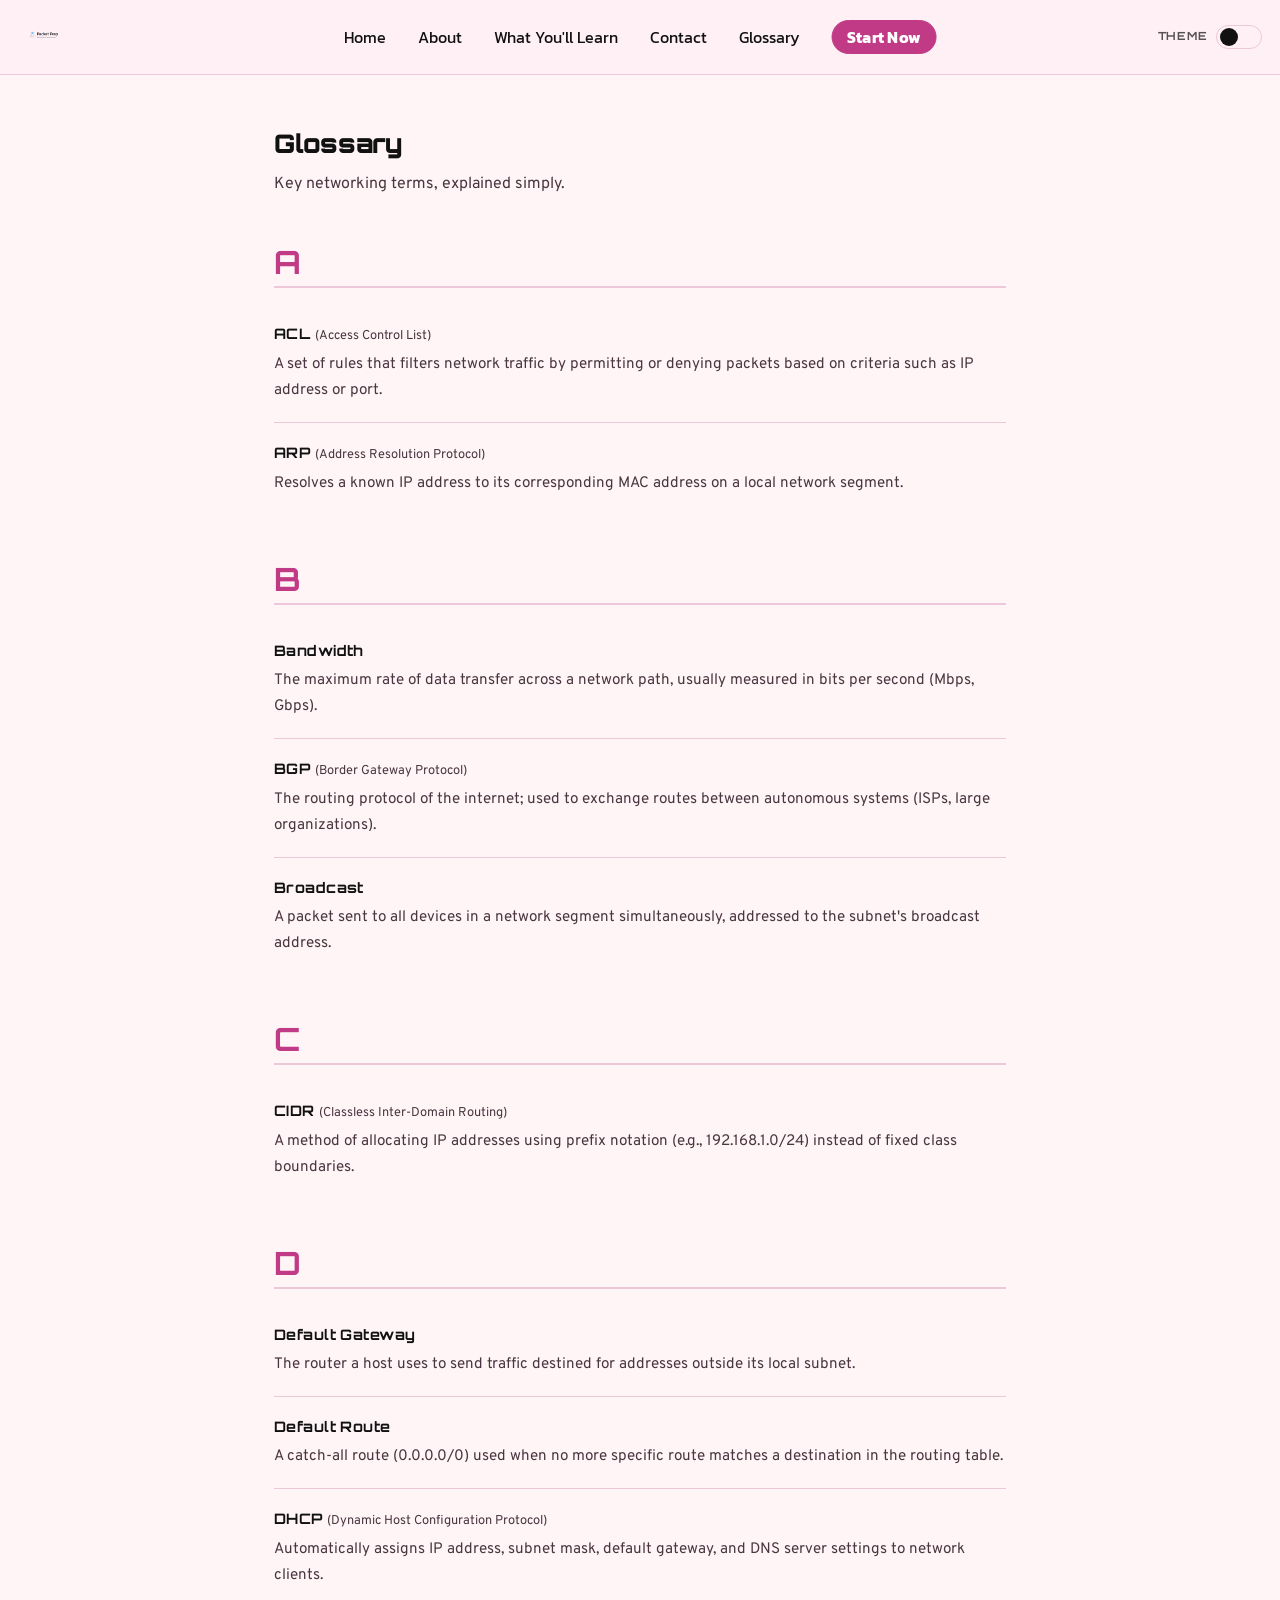
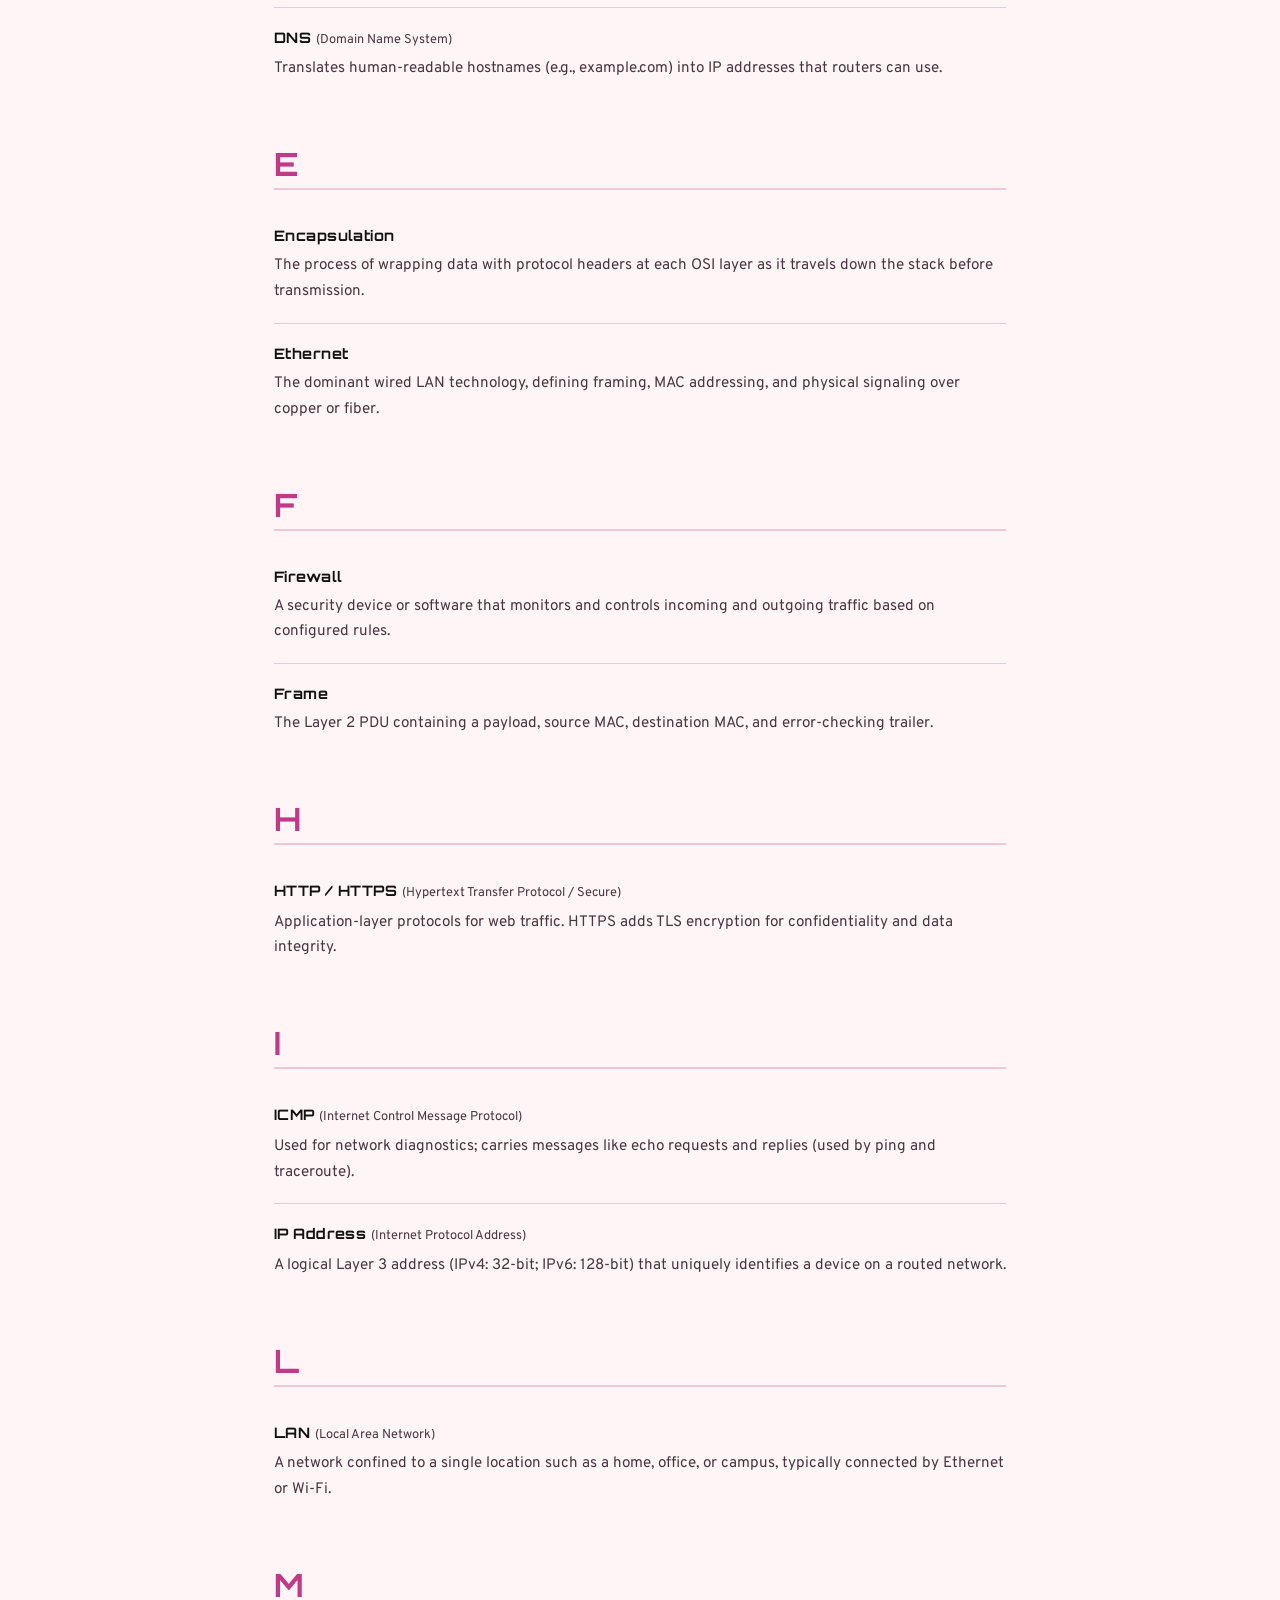
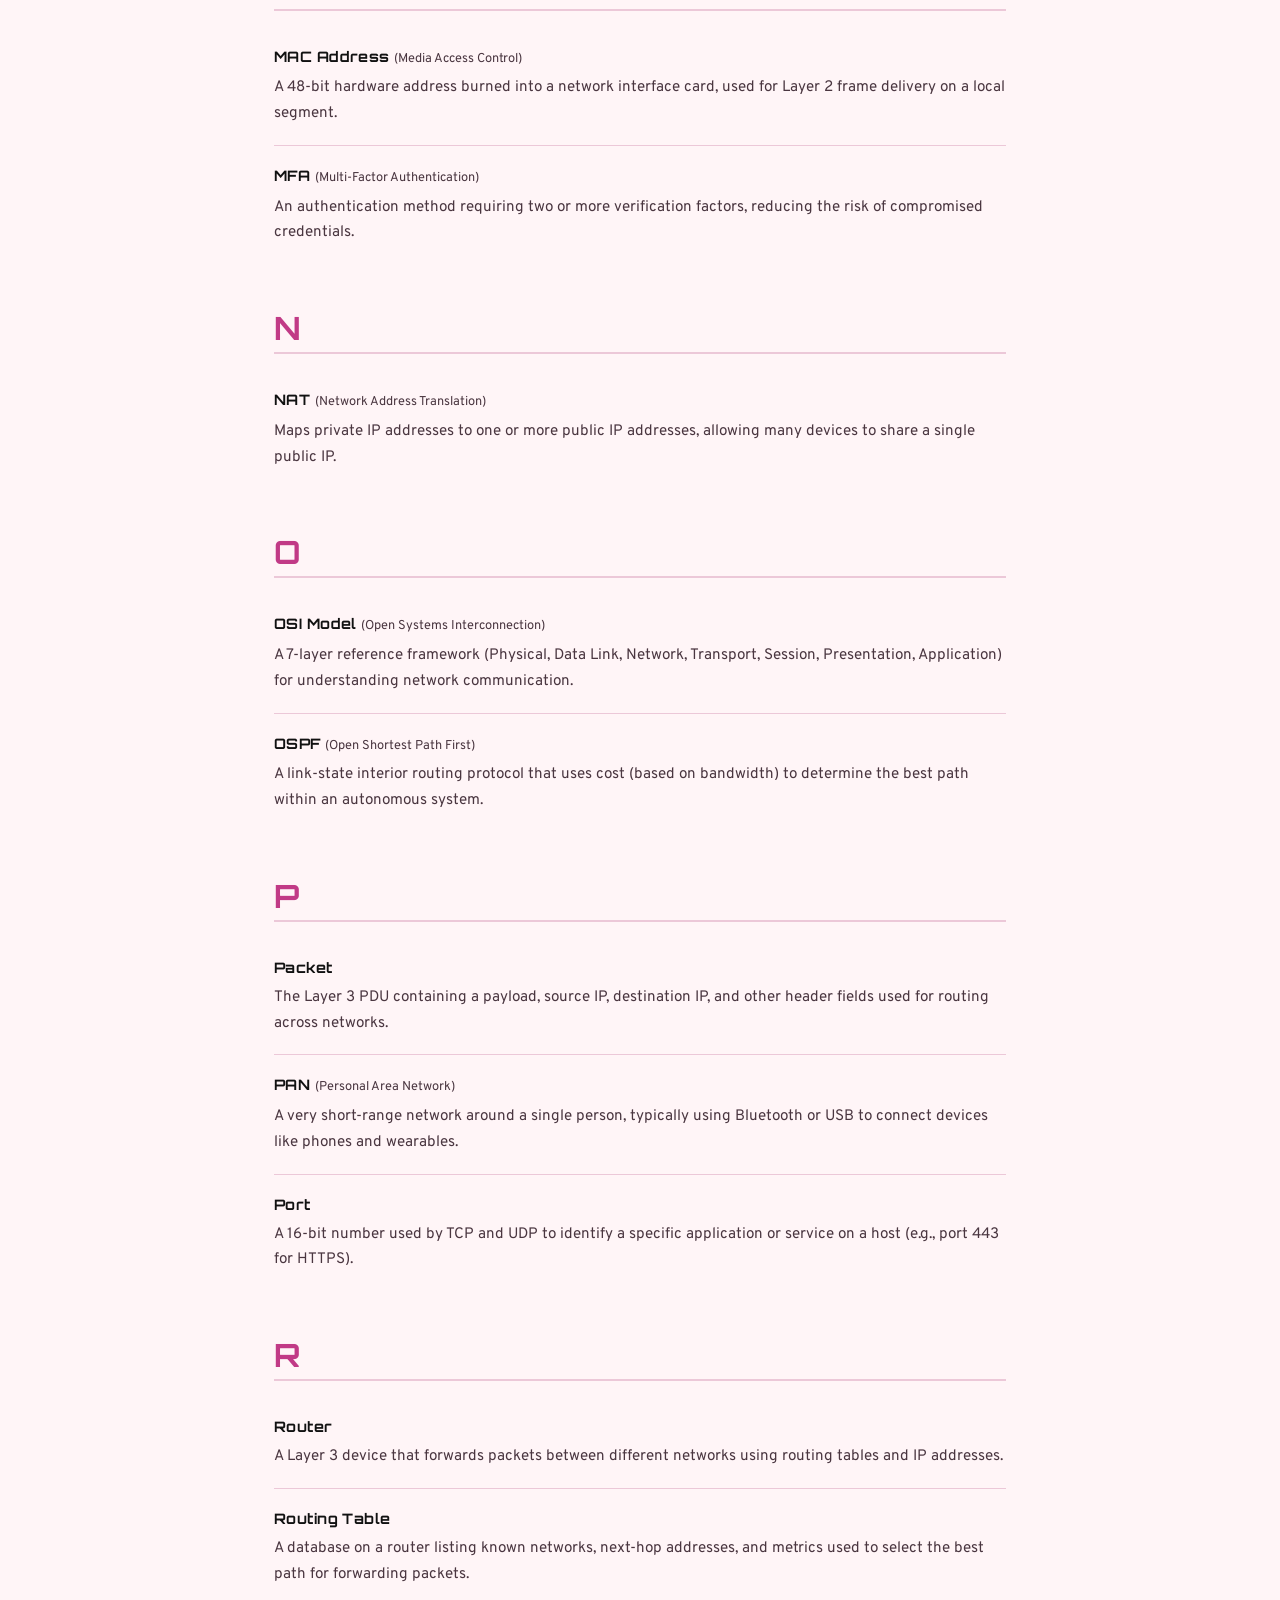
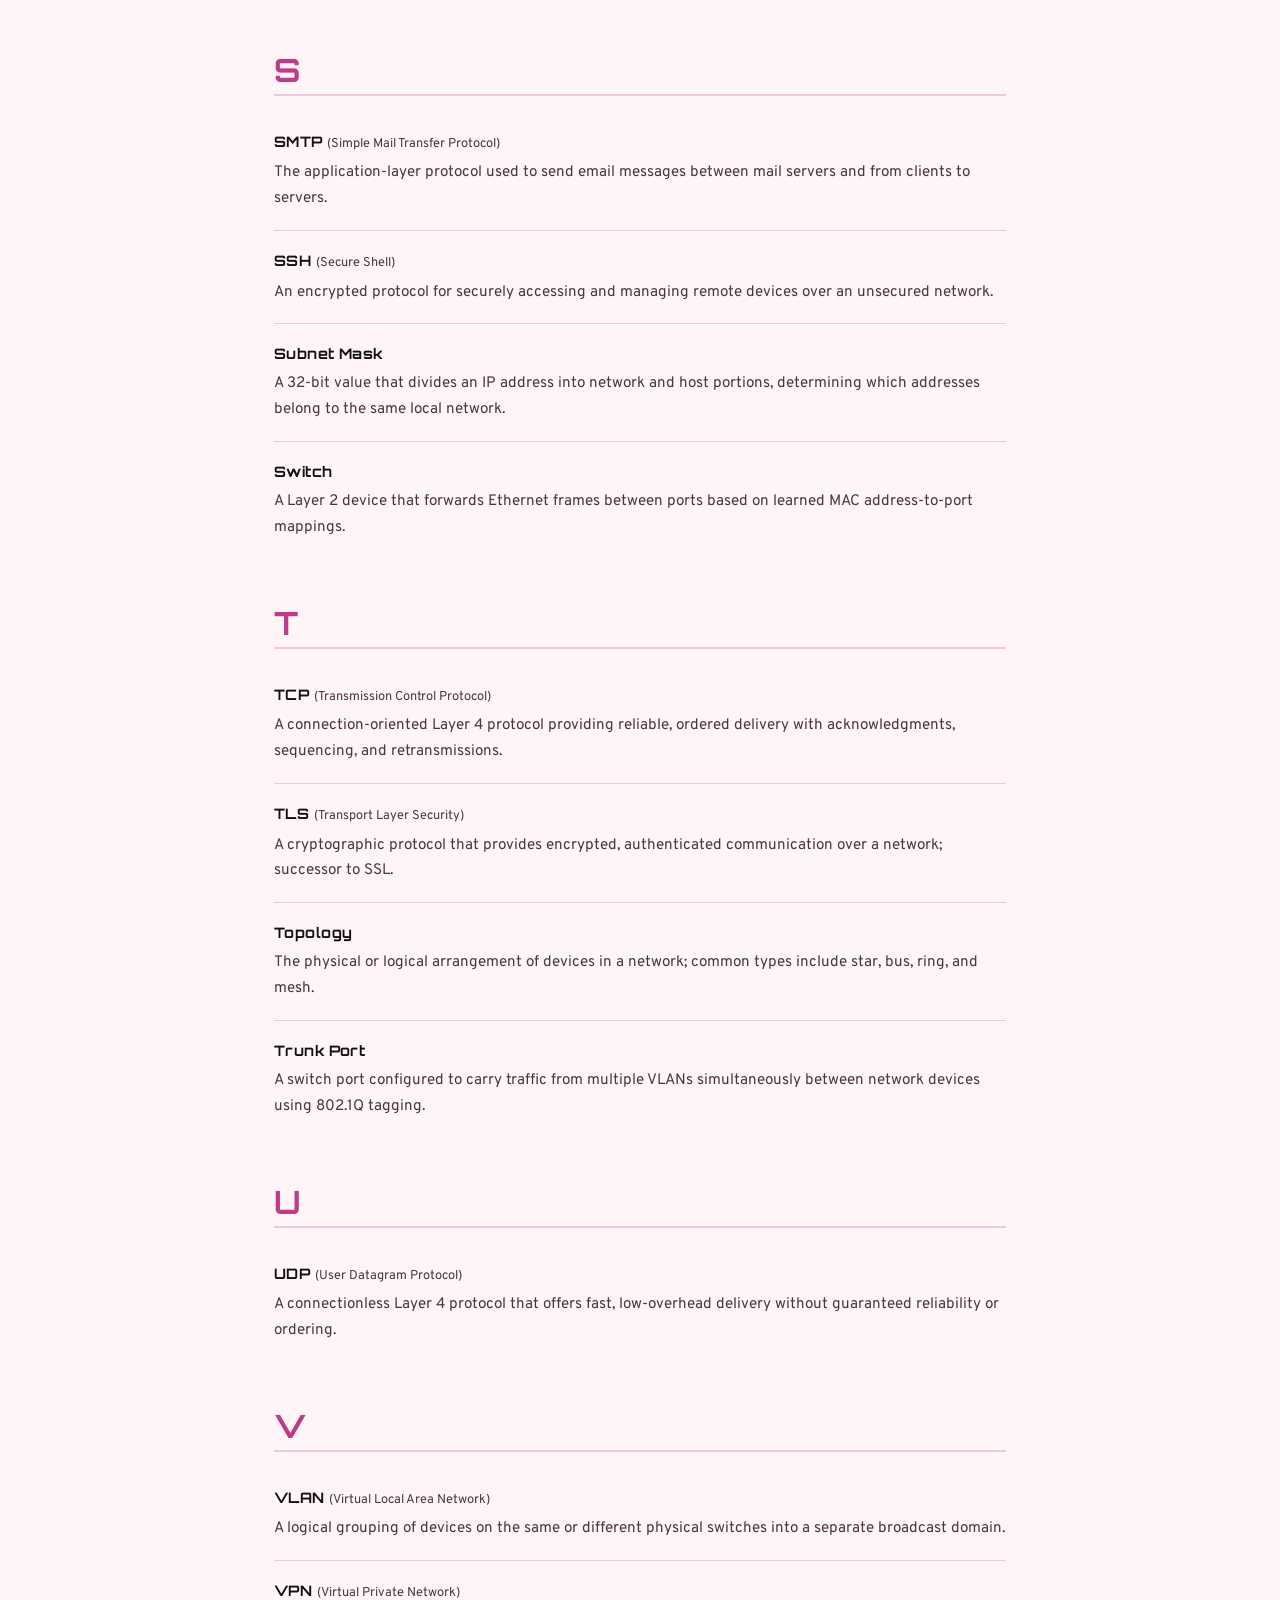
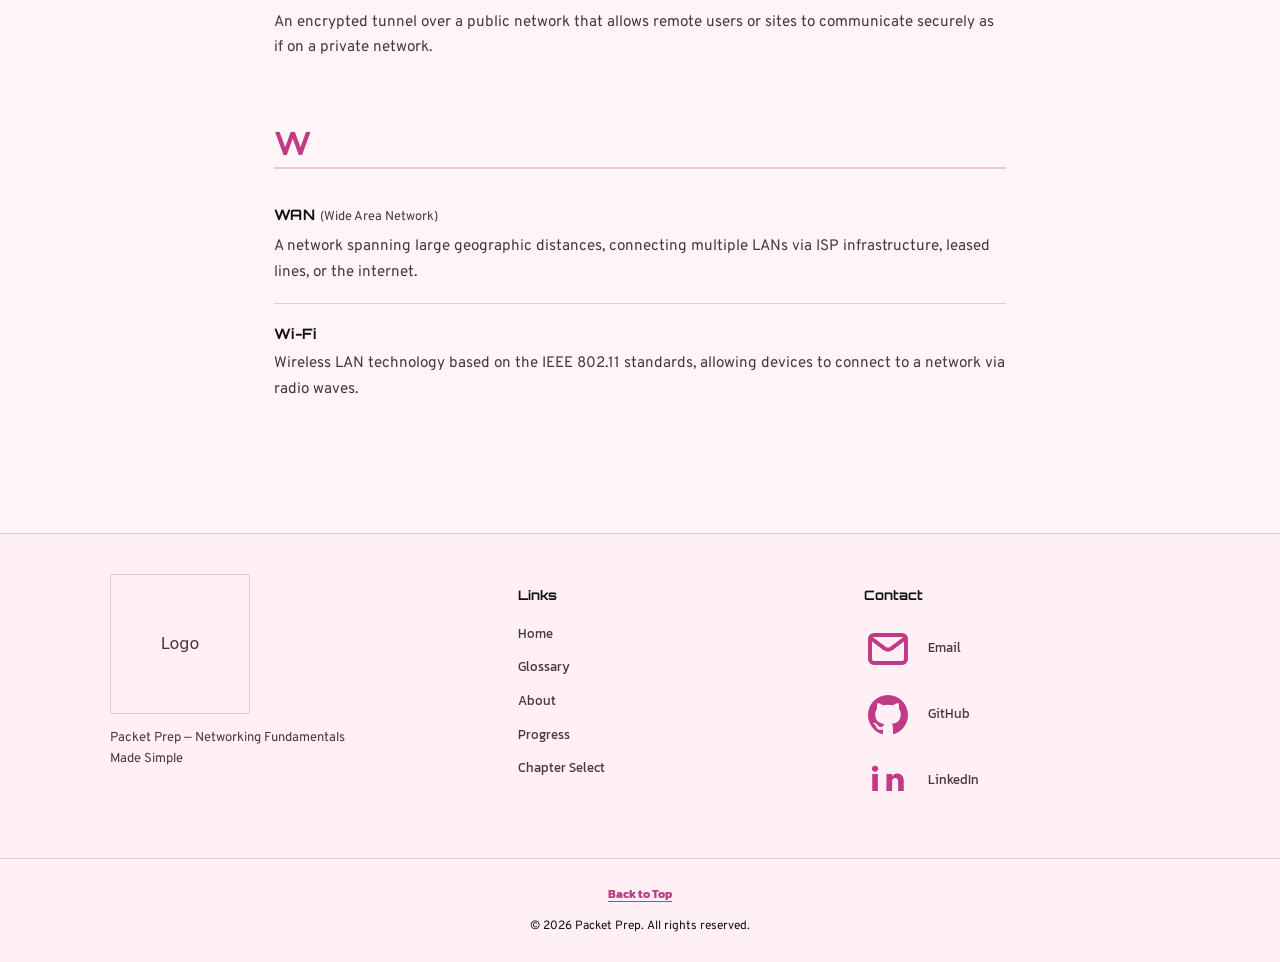
==== glossary.html @ 602b43be "a" ====
<!doctype html>
<html lang="en">
  <head>
    <meta charset="UTF-8" />
    <meta name="viewport" content="width=device-width, initial-scale=1" />
    <title>Glossary – Packet Prep</title>

    <link rel="preconnect" href="https://fonts.googleapis.com" />
    <link rel="preconnect" href="https://fonts.gstatic.com" crossorigin />
    <link
      href="https://fonts.googleapis.com/css2?family=Kanit:wght@400;700&family=Orbitron:wght@400;700&family=Overpass:wght@400;700&display=swap"
      rel="stylesheet"
    />

    <link rel="stylesheet" href="css/global.css" />
    <link rel="stylesheet" href="css/styles.css" />
    <script src="https://cdn.jsdelivr.net/npm/gsap@3.12.5/dist/gsap.min.js" defer></script>
    <script src="js/script.js" defer></script>
  </head>

  <body>
    <a class="skip-link" href="#mainContent">Skip to main content</a>

    <!-- ================= HEADER ================= -->
    <header class="topbar topbar--solid" id="top">
      <a class="logo-nav" href="packet_prep.html#home" aria-label="Packet Prep home">
        <img src="Assets/Images/Logo/Logo.png" alt="Packet Prep Logo" />
      </a>

      <nav class="nav site-nav" id="primaryNav" aria-label="Primary Navigation">
        <a href="packet_prep.html#home">Home</a>
        <a href="packet_prep.html#about">About</a>
        <a href="packet_prep.html#learn">What You'll Learn</a>
        <a href="packet_prep.html#contact">Contact</a>
        <a href="glossary.html" aria-current="page">Glossary</a>
        <a class="nav-cta" href="lessons.html?id=chapter-1">Start Now</a>
      </nav>

      <div class="theme-toggle" aria-label="Toggle theme">
        <span class="theme-toggle__label" aria-hidden="true">Theme</span>
        <div
          id="themeSwitch"
          class="switch"
          role="switch"
          aria-checked="false"
          tabindex="0"
          title="Toggle dark mode"
        ></div>
      </div>

      <button
        class="icon-btn"
        id="menuBtn"
        type="button"
        aria-label="Open navigation menu"
        aria-controls="primaryNav"
        aria-expanded="false"
      >
        Menu
      </button>
    </header>

    <div class="overlay" id="overlay" hidden></div>

    <!-- ================= GLOSSARY PAGE ================= -->
    <main class="gloss-page" id="mainContent">
      <div class="gloss-header">
        <h1 class="gloss-title">Glossary</h1>
        <p class="gloss-lead">Key networking terms, explained simply.</p>
      </div>

      <div class="gloss-content">
        <!-- A -->
        <section class="gloss-group" id="gloss-A">
          <h2 class="gloss-letter">A</h2>
          <dl class="gloss-list">
            <div class="gloss-entry">
              <dt class="gloss-term">ACL <span class="gloss-full">(Access Control List)</span></dt>
              <dd class="gloss-def">
                A set of rules that filters network traffic by permitting or denying packets based on criteria such as
                IP address or port.
              </dd>
            </div>
            <div class="gloss-entry">
              <dt class="gloss-term">ARP <span class="gloss-full">(Address Resolution Protocol)</span></dt>
              <dd class="gloss-def">
                Resolves a known IP address to its corresponding MAC address on a local network segment.
              </dd>
            </div>
          </dl>
        </section>

        <!-- B -->
        <section class="gloss-group" id="gloss-B">
          <h2 class="gloss-letter">B</h2>
          <dl class="gloss-list">
            <div class="gloss-entry">
              <dt class="gloss-term">Bandwidth</dt>
              <dd class="gloss-def">
                The maximum rate of data transfer across a network path, usually measured in bits per second (Mbps,
                Gbps).
              </dd>
            </div>
            <div class="gloss-entry">
              <dt class="gloss-term">BGP <span class="gloss-full">(Border Gateway Protocol)</span></dt>
              <dd class="gloss-def">
                The routing protocol of the internet; used to exchange routes between autonomous systems (ISPs, large
                organizations).
              </dd>
            </div>
            <div class="gloss-entry">
              <dt class="gloss-term">Broadcast</dt>
              <dd class="gloss-def">
                A packet sent to all devices in a network segment simultaneously, addressed to the subnet's broadcast
                address.
              </dd>
            </div>
          </dl>
        </section>

        <!-- C -->
        <section class="gloss-group" id="gloss-C">
          <h2 class="gloss-letter">C</h2>
          <dl class="gloss-list">
            <div class="gloss-entry">
              <dt class="gloss-term">CIDR <span class="gloss-full">(Classless Inter-Domain Routing)</span></dt>
              <dd class="gloss-def">
                A method of allocating IP addresses using prefix notation (e.g., 192.168.1.0/24) instead of fixed class
                boundaries.
              </dd>
            </div>
          </dl>
        </section>

        <!-- D -->
        <section class="gloss-group" id="gloss-D">
          <h2 class="gloss-letter">D</h2>
          <dl class="gloss-list">
            <div class="gloss-entry">
              <dt class="gloss-term">Default Gateway</dt>
              <dd class="gloss-def">
                The router a host uses to send traffic destined for addresses outside its local subnet.
              </dd>
            </div>
            <div class="gloss-entry">
              <dt class="gloss-term">Default Route</dt>
              <dd class="gloss-def">
                A catch-all route (0.0.0.0/0) used when no more specific route matches a destination in the routing
                table.
              </dd>
            </div>
            <div class="gloss-entry">
              <dt class="gloss-term">DHCP <span class="gloss-full">(Dynamic Host Configuration Protocol)</span></dt>
              <dd class="gloss-def">
                Automatically assigns IP address, subnet mask, default gateway, and DNS server settings to network
                clients.
              </dd>
            </div>
            <div class="gloss-entry">
              <dt class="gloss-term">DNS <span class="gloss-full">(Domain Name System)</span></dt>
              <dd class="gloss-def">
                Translates human-readable hostnames (e.g., example.com) into IP addresses that routers can use.
              </dd>
            </div>
          </dl>
        </section>

        <!-- E -->
        <section class="gloss-group" id="gloss-E">
          <h2 class="gloss-letter">E</h2>
          <dl class="gloss-list">
            <div class="gloss-entry">
              <dt class="gloss-term">Encapsulation</dt>
              <dd class="gloss-def">
                The process of wrapping data with protocol headers at each OSI layer as it travels down the stack before
                transmission.
              </dd>
            </div>
            <div class="gloss-entry">
              <dt class="gloss-term">Ethernet</dt>
              <dd class="gloss-def">
                The dominant wired LAN technology, defining framing, MAC addressing, and physical signaling over copper
                or fiber.
              </dd>
            </div>
          </dl>
        </section>

        <!-- F -->
        <section class="gloss-group" id="gloss-F">
          <h2 class="gloss-letter">F</h2>
          <dl class="gloss-list">
            <div class="gloss-entry">
              <dt class="gloss-term">Firewall</dt>
              <dd class="gloss-def">
                A security device or software that monitors and controls incoming and outgoing traffic based on
                configured rules.
              </dd>
            </div>
            <div class="gloss-entry">
              <dt class="gloss-term">Frame</dt>
              <dd class="gloss-def">
                The Layer 2 PDU containing a payload, source MAC, destination MAC, and error-checking trailer.
              </dd>
            </div>
          </dl>
        </section>

        <!-- H -->
        <section class="gloss-group" id="gloss-H">
          <h2 class="gloss-letter">H</h2>
          <dl class="gloss-list">
            <div class="gloss-entry">
              <dt class="gloss-term">
                HTTP / HTTPS <span class="gloss-full">(Hypertext Transfer Protocol / Secure)</span>
              </dt>
              <dd class="gloss-def">
                Application-layer protocols for web traffic. HTTPS adds TLS encryption for confidentiality and data
                integrity.
              </dd>
            </div>
          </dl>
        </section>

        <!-- I -->
        <section class="gloss-group" id="gloss-I">
          <h2 class="gloss-letter">I</h2>
          <dl class="gloss-list">
            <div class="gloss-entry">
              <dt class="gloss-term">ICMP <span class="gloss-full">(Internet Control Message Protocol)</span></dt>
              <dd class="gloss-def">
                Used for network diagnostics; carries messages like echo requests and replies (used by ping and
                traceroute).
              </dd>
            </div>
            <div class="gloss-entry">
              <dt class="gloss-term">IP Address <span class="gloss-full">(Internet Protocol Address)</span></dt>
              <dd class="gloss-def">
                A logical Layer 3 address (IPv4: 32-bit; IPv6: 128-bit) that uniquely identifies a device on a routed
                network.
              </dd>
            </div>
          </dl>
        </section>

        <!-- L -->
        <section class="gloss-group" id="gloss-L">
          <h2 class="gloss-letter">L</h2>
          <dl class="gloss-list">
            <div class="gloss-entry">
              <dt class="gloss-term">LAN <span class="gloss-full">(Local Area Network)</span></dt>
              <dd class="gloss-def">
                A network confined to a single location such as a home, office, or campus, typically connected by
                Ethernet or Wi-Fi.
              </dd>
            </div>
          </dl>
        </section>

        <!-- M -->
        <section class="gloss-group" id="gloss-M">
          <h2 class="gloss-letter">M</h2>
          <dl class="gloss-list">
            <div class="gloss-entry">
              <dt class="gloss-term">MAC Address <span class="gloss-full">(Media Access Control)</span></dt>
              <dd class="gloss-def">
                A 48-bit hardware address burned into a network interface card, used for Layer 2 frame delivery on a
                local segment.
              </dd>
            </div>
            <div class="gloss-entry">
              <dt class="gloss-term">MFA <span class="gloss-full">(Multi-Factor Authentication)</span></dt>
              <dd class="gloss-def">
                An authentication method requiring two or more verification factors, reducing the risk of compromised
                credentials.
              </dd>
            </div>
          </dl>
        </section>

        <!-- N -->
        <section class="gloss-group" id="gloss-N">
          <h2 class="gloss-letter">N</h2>
          <dl class="gloss-list">
            <div class="gloss-entry">
              <dt class="gloss-term">NAT <span class="gloss-full">(Network Address Translation)</span></dt>
              <dd class="gloss-def">
                Maps private IP addresses to one or more public IP addresses, allowing many devices to share a single
                public IP.
              </dd>
            </div>
          </dl>
        </section>

        <!-- O -->
        <section class="gloss-group" id="gloss-O">
          <h2 class="gloss-letter">O</h2>
          <dl class="gloss-list">
            <div class="gloss-entry">
              <dt class="gloss-term">OSI Model <span class="gloss-full">(Open Systems Interconnection)</span></dt>
              <dd class="gloss-def">
                A 7-layer reference framework (Physical, Data Link, Network, Transport, Session, Presentation,
                Application) for understanding network communication.
              </dd>
            </div>
            <div class="gloss-entry">
              <dt class="gloss-term">OSPF <span class="gloss-full">(Open Shortest Path First)</span></dt>
              <dd class="gloss-def">
                A link-state interior routing protocol that uses cost (based on bandwidth) to determine the best path
                within an autonomous system.
              </dd>
            </div>
          </dl>
        </section>

        <!-- P -->
        <section class="gloss-group" id="gloss-P">
          <h2 class="gloss-letter">P</h2>
          <dl class="gloss-list">
            <div class="gloss-entry">
              <dt class="gloss-term">Packet</dt>
              <dd class="gloss-def">
                The Layer 3 PDU containing a payload, source IP, destination IP, and other header fields used for
                routing across networks.
              </dd>
            </div>
            <div class="gloss-entry">
              <dt class="gloss-term">PAN <span class="gloss-full">(Personal Area Network)</span></dt>
              <dd class="gloss-def">
                A very short-range network around a single person, typically using Bluetooth or USB to connect devices
                like phones and wearables.
              </dd>
            </div>
            <div class="gloss-entry">
              <dt class="gloss-term">Port</dt>
              <dd class="gloss-def">
                A 16-bit number used by TCP and UDP to identify a specific application or service on a host (e.g., port
                443 for HTTPS).
              </dd>
            </div>
          </dl>
        </section>

        <!-- R -->
        <section class="gloss-group" id="gloss-R">
          <h2 class="gloss-letter">R</h2>
          <dl class="gloss-list">
            <div class="gloss-entry">
              <dt class="gloss-term">Router</dt>
              <dd class="gloss-def">
                A Layer 3 device that forwards packets between different networks using routing tables and IP addresses.
              </dd>
            </div>
            <div class="gloss-entry">
              <dt class="gloss-term">Routing Table</dt>
              <dd class="gloss-def">
                A database on a router listing known networks, next-hop addresses, and metrics used to select the best
                path for forwarding packets.
              </dd>
            </div>
          </dl>
        </section>

        <!-- S -->
        <section class="gloss-group" id="gloss-S">
          <h2 class="gloss-letter">S</h2>
          <dl class="gloss-list">
            <div class="gloss-entry">
              <dt class="gloss-term">SMTP <span class="gloss-full">(Simple Mail Transfer Protocol)</span></dt>
              <dd class="gloss-def">
                The application-layer protocol used to send email messages between mail servers and from clients to
                servers.
              </dd>
            </div>
            <div class="gloss-entry">
              <dt class="gloss-term">SSH <span class="gloss-full">(Secure Shell)</span></dt>
              <dd class="gloss-def">
                An encrypted protocol for securely accessing and managing remote devices over an unsecured network.
              </dd>
            </div>
            <div class="gloss-entry">
              <dt class="gloss-term">Subnet Mask</dt>
              <dd class="gloss-def">
                A 32-bit value that divides an IP address into network and host portions, determining which addresses
                belong to the same local network.
              </dd>
            </div>
            <div class="gloss-entry">
              <dt class="gloss-term">Switch</dt>
              <dd class="gloss-def">
                A Layer 2 device that forwards Ethernet frames between ports based on learned MAC address-to-port
                mappings.
              </dd>
            </div>
          </dl>
        </section>

        <!-- T -->
        <section class="gloss-group" id="gloss-T">
          <h2 class="gloss-letter">T</h2>
          <dl class="gloss-list">
            <div class="gloss-entry">
              <dt class="gloss-term">TCP <span class="gloss-full">(Transmission Control Protocol)</span></dt>
              <dd class="gloss-def">
                A connection-oriented Layer 4 protocol providing reliable, ordered delivery with acknowledgments,
                sequencing, and retransmissions.
              </dd>
            </div>
            <div class="gloss-entry">
              <dt class="gloss-term">TLS <span class="gloss-full">(Transport Layer Security)</span></dt>
              <dd class="gloss-def">
                A cryptographic protocol that provides encrypted, authenticated communication over a network; successor
                to SSL.
              </dd>
            </div>
            <div class="gloss-entry">
              <dt class="gloss-term">Topology</dt>
              <dd class="gloss-def">
                The physical or logical arrangement of devices in a network; common types include star, bus, ring, and
                mesh.
              </dd>
            </div>
            <div class="gloss-entry">
              <dt class="gloss-term">Trunk Port</dt>
              <dd class="gloss-def">
                A switch port configured to carry traffic from multiple VLANs simultaneously between network devices
                using 802.1Q tagging.
              </dd>
            </div>
          </dl>
        </section>

        <!-- U -->
        <section class="gloss-group" id="gloss-U">
          <h2 class="gloss-letter">U</h2>
          <dl class="gloss-list">
            <div class="gloss-entry">
              <dt class="gloss-term">UDP <span class="gloss-full">(User Datagram Protocol)</span></dt>
              <dd class="gloss-def">
                A connectionless Layer 4 protocol that offers fast, low-overhead delivery without guaranteed reliability
                or ordering.
              </dd>
            </div>
          </dl>
        </section>

        <!-- V -->
        <section class="gloss-group" id="gloss-V">
          <h2 class="gloss-letter">V</h2>
          <dl class="gloss-list">
            <div class="gloss-entry">
              <dt class="gloss-term">VLAN <span class="gloss-full">(Virtual Local Area Network)</span></dt>
              <dd class="gloss-def">
                A logical grouping of devices on the same or different physical switches into a separate broadcast
                domain.
              </dd>
            </div>
            <div class="gloss-entry">
              <dt class="gloss-term">VPN <span class="gloss-full">(Virtual Private Network)</span></dt>
              <dd class="gloss-def">
                An encrypted tunnel over a public network that allows remote users or sites to communicate securely as
                if on a private network.
              </dd>
            </div>
          </dl>
        </section>

        <!-- W -->
        <section class="gloss-group" id="gloss-W">
          <h2 class="gloss-letter">W</h2>
          <dl class="gloss-list">
            <div class="gloss-entry">
              <dt class="gloss-term">WAN <span class="gloss-full">(Wide Area Network)</span></dt>
              <dd class="gloss-def">
                A network spanning large geographic distances, connecting multiple LANs via ISP infrastructure, leased
                lines, or the internet.
              </dd>
            </div>
            <div class="gloss-entry">
              <dt class="gloss-term">Wi-Fi</dt>
              <dd class="gloss-def">
                Wireless LAN technology based on the IEEE 802.11 standards, allowing devices to connect to a network via
                radio waves.
              </dd>
            </div>
          </dl>
        </section>
      </div>
      <!-- /gloss-content -->
    </main>

    <!-- ================= FOOTER ================= -->
    <footer class="site-footer">
      <div class="footer-container">
        <div class="footer-brand">
          <div class="footer-logo" aria-hidden="true">Logo</div>
          <p class="footer-tagline">Packet Prep — Networking Fundamentals Made Simple</p>
        </div>

        <nav aria-labelledby="footer-links-heading">
          <h2 id="footer-links-heading" class="footer-heading">Links</h2>
          <ul class="footer-list">
            <li><a href="packet_prep.html#home">Home</a></li>
            <li><a href="glossary.html">Glossary</a></li>
            <li><a href="packet_prep.html#about">About</a></li>
            <li><a href="lessons.html?id=chapter-1">Progress</a></li>
            <li><a href="packet_prep.html#learn">Chapter Select</a></li>
          </ul>
        </nav>

        <nav aria-labelledby="footer-contact-heading">
          <h2 id="footer-contact-heading" class="footer-heading">Contact</h2>
          <ul class="footer-list">
            <li class="footer-item">
              <svg xmlns="http://www.w3.org/2000/svg" viewBox="0 0 24 24" fill="none">
                <path
                  d="M4 7.00005L10.2 11.65C11.2667 12.45 12.7333 12.45 13.8 11.65L20 7"
                  stroke="currentColor"
                  stroke-width="2"
                  stroke-linecap="round"
                  stroke-linejoin="round"
                />
                <rect
                  x="3"
                  y="5"
                  width="18"
                  height="14"
                  rx="2"
                  stroke="currentColor"
                  stroke-width="2"
                  stroke-linecap="round"
                />
              </svg>
              <a href="mailto:your@email.com">Email</a>
            </li>

            <li class="footer-item footer-item--social">
              <svg viewBox="0 0 24 24" aria-hidden="true" fill="currentColor">
                <path
                  d="M12 2C6.477 2 2 6.477 2 12c0 4.418 2.865 8.167 6.839 9.49.5.092.682-.217.682-.482 0-.237-.009-.868-.013-1.703-2.782.604-3.369-1.34-3.369-1.34-.454-1.154-1.11-1.462-1.11-1.462-.908-.62.069-.608.069-.608 1.003.07 1.531 1.03 1.531 1.03.892 1.529 2.341 1.087 2.91.832.092-.647.35-1.088.636-1.338-2.22-.253-4.555-1.11-4.555-4.943 0-1.091.39-1.984 1.029-2.683-.103-.253-.446-1.27.098-2.647 0 0 .84-.269 2.75 1.025A9.578 9.578 0 0112 6.836a9.58 9.58 0 012.504.337c1.909-1.294 2.747-1.025 2.747-1.025.546 1.377.203 2.394.1 2.647.64.699 1.028 1.592 1.028 2.683 0 3.842-2.339 4.687-4.566 4.935.359.309.678.919.678 1.852 0 1.336-.012 2.415-.012 2.743 0 .267.18.578.688.48C19.138 20.163 22 16.418 22 12c0-5.523-4.477-10-10-10z"
                />
              </svg>
              <a href="#">GitHub</a>
            </li>

            <li class="footer-item footer-item--social">
              <svg viewBox="0 0 24 24" aria-hidden="true" fill="currentColor">
                <path
                  d="M6.94 8.5v8.53H4.11V8.5h2.83Zm.18-2.64c0 .82-.62 1.48-1.59 1.48h-.02c-.94 0-1.54-.66-1.54-1.48 0-.84.62-1.49 1.58-1.49s1.55.65 1.57 1.49ZM19.89 12.14v4.89h-2.83v-4.56c0-1.15-.41-1.93-1.43-1.93-.78 0-1.25.54-1.46 1.06-.08.18-.1.44-.1.7v4.73h-2.83s.04-7.67 0-8.53h2.83v1.21c.38-.58 1.05-1.41 2.56-1.41 1.87 0 3.26 1.26 3.26 3.84Z"
                />
              </svg>
              <a href="#">LinkedIn</a>
            </li>
          </ul>
        </nav>
      </div>

      <div class="footer-bottom">
        <p><a class="footer-top-link" href="#top">Back to Top</a></p>
        <p>© 2026 Packet Prep. All rights reserved.</p>
      </div>
    </footer>
  </body>
</html>
---- css/global.css ----
:root {
  /* ===== Core tokens (LIGHT) ===== */
  --bg: #fff5f7;
  --text: #111111;
  --muted: #4a3640;
  --line: #ecc8d8;
  --panel: #fff0f5;
  --btn: #ffdfe9;
  --btnText: #111;
  --focus: #c13a86;
  --title: #f2f2f2;

  --topH: 75px;
  --max: 1100px;
  --gap: 28px;
  --radius: 14px;

  /* Lesson/shared tokens */
  --border: rgba(0, 0, 0, 0.08);
  --shadow: 0 10px 30px rgba(0, 0, 0, 0.08);
  --accent: #ff9cb6;
  --accent-2: #c13a86;
}

/* Dark mode tokens (ENABLED) */
:root[data-theme="dark"] {
  --bg: #181018;
  --text: #f2f2f2;
  --muted: #c3a7b7;
  --line: #4a2b3a;
  --panel: #211520;
  --btn: #301d2c;
  --btnText: #f2f2f2;
  --title: #181018;

  --border: rgba(255, 255, 255, 0.08);
  --shadow: 0 10px 30px rgba(0, 0, 0, 0.35);
}

* {
  box-sizing: border-box;
}
html {
  font-size: 100%;
}

body {
  margin: 0;
  font-family:
    system-ui,
    -apple-system,
    Segoe UI,
    Roboto,
    Helvetica,
    Arial,
    sans-serif;
  background: var(--bg);
  color: var(--text);
  font-size: 1rem;
  line-height: 1.6;
}

body.nav-open {
  overflow: hidden;
}

.skip-link {
  position: fixed;
  left: 16px;
  top: 12px;
  padding: 10px 14px;
  border-radius: 10px;
  background: var(--text);
  color: var(--bg);
  font-weight: 700;
  transform: translateY(-150%);
  transition: transform 0.2s ease;
  z-index: 300;
}

.skip-link:focus-visible {
  transform: translateY(0);
}

/* utility helpers used across pages */
.muted {
  color: var(--muted);
}
.mono {
  font-family: ui-monospace, SFMono-Regular, Menlo, Monaco, Consolas, "Liberation Mono", "Courier New", monospace;
}
.code {
  font-family: ui-monospace, SFMono-Regular, Menlo, Monaco, Consolas, "Liberation Mono", "Courier New", monospace;
}
.bullets {
  padding-left: 1.1rem;
  line-height: 1.65;
}
.bullets li {
  margin: 0.35rem 0;
}

a {
  color: inherit;
  text-decoration: none;
}

a,
button,
input,
select,
textarea,
summary,
[role="button"],
[role="switch"] {
  -webkit-tap-highlight-color: transparent;
}

a:focus-visible,
button:focus-visible,
input:focus-visible,
select:focus-visible,
textarea:focus-visible,
summary:focus-visible,
[role="button"]:focus-visible,
[role="switch"]:focus-visible {
  outline: 3px solid color-mix(in srgb, var(--focus) 70%, white 30%);
  outline-offset: 3px;
}

h1,
h2,
h3,
h4 {
  font-family: "Orbitron", sans-serif;
  font-optical-sizing: auto;
}

h1 {
  font-size: 30px;
}

h3 {
  color: var(--focus);
}

ul,
a {
  font-family: "Kanit", sans-serif;
  font-weight: 400;
  font-style: normal;
}

p {
  font-family: "Overpass", sans-serif;
  font-optical-sizing: auto;
  font-weight: 400;
  font-style: normal;
  color: var(--text);
}

/* --------------------------
   TOP BAR
-------------------------- */

.topbar {
  position: fixed;
  width: 100%;
  top: 0;
  z-index: 100;
  height: var(--topH);
  background: rgba(255, 255, 255, 0.1);
  backdrop-filter: blur(20px);
  -webkit-backdrop-filter: blur(20px);
  border-bottom: 1px solid rgba(255, 255, 255, 0.25);

  display: flex;
  align-items: center;
  justify-content: space-between;
  padding: 0 18px;

  transform: translateY(0);
  will-change: transform;
  transition:
    background 0.3s ease,
    color 0.3s ease,
    transform 0.3s ease;
}

.topbar.hide {
  transform: translateY(-100%);
}

/* Nav links white/semi-transparent when header is transparent */
.topbar .nav a {
  color: rgba(255, 255, 255, 0.9);
  transition: color 0.3s ease;
}

.topbar .nav a:hover {
  color: #fff;
}

/* When scrolled: switch to glassy effect */
.topbar.scrolled {
  background: rgba(255, 255, 255, 0.1);
  backdrop-filter: blur(20px);
  -webkit-backdrop-filter: blur(20px);
  border-bottom: 1px solid rgba(255, 255, 255, 0.25);
  box-shadow: 0 8px 32px rgba(0, 0, 0, 0.1);
}

.topbar.scrolled .nav a {
  color: var(--text);
}

.topbar.scrolled .nav a:hover {
  color: var(--focus);
}

/* Glossary page / any non-hero page: always-dark navbar */
.topbar.topbar--solid,
.topbar.topbar--solid.scrolled {
  background: var(--panel);
  border-bottom: 1px solid var(--line);
  backdrop-filter: none;
  -webkit-backdrop-filter: none;
  box-shadow: none;
}
.topbar.topbar--solid .nav a,
.topbar.topbar--solid.scrolled .nav a {
  color: var(--text);
}
.topbar.topbar--solid .nav a:hover,
.topbar.topbar--solid.scrolled .nav a:hover {
  color: var(--focus);
}

.nav {
  display: flex;
  align-items: center;
  gap: 2rem;
  font-size: 1rem;
  white-space: nowrap;
  margin: 0 auto;
}

.nav a {
  display: inline-flex;
  align-items: center;
  line-height: 1;
}

.nav a:not(.nav-cta) {
  padding: 8px 0;
}

.nav a:hover {
  color: var(--focus);
  transition: color 0.2s ease;
}

.nav a.nav-cta {
  padding: 8px 14px;
  border-radius: 999px;
  border: 1px solid rgba(255, 255, 255, 0.45);
  background: rgba(255, 255, 255, 0.16);
  color: #fff;
  font-weight: 700;
  letter-spacing: 0.02em;
}

.nav a.nav-cta:hover {
  color: #fff;
  background: rgba(255, 255, 255, 0.28);
}

.topbar.scrolled .nav a.nav-cta,
.topbar.topbar--solid .nav a.nav-cta,
.topbar.topbar--solid.scrolled .nav a.nav-cta {
  background: var(--focus);
  border-color: var(--focus);
  color: #fff;
}

.topbar.scrolled .nav a.nav-cta:hover,
.topbar.topbar--solid .nav a.nav-cta:hover,
.topbar.topbar--solid.scrolled .nav a.nav-cta:hover {
  background: #a82f73;
  border-color: #a82f73;
  color: #fff;
}

@media (min-width: 921px) {
  .topbar .site-nav {
    position: absolute;
    left: 50%;
    transform: translateX(-50%);
    margin: 0;
  }
}

.logo-nav {
  display: flex;
  align-items: center;
  flex: 0 0 auto;
}

.logo-nav img {
  height: 2.25rem;
  width: auto;
  max-width: 11rem;
  display: block;
}

.theme-toggle {
  display: flex;
  align-items: center;
  gap: 8px;
  flex: 0 0 auto;
  cursor: pointer;
}

.theme-toggle__label {
  font-family: "Orbitron", sans-serif;
  font-size: 0.7rem;
  font-weight: 700;
  letter-spacing: 0.08em;
  text-transform: uppercase;
  color: var(--text);
  user-select: none;
  opacity: 0.7;
}

.theme-toggle:focus-within .theme-toggle__label {
  opacity: 1;
}

/* on the hero page the nav links are white, so match the label */
.topbar:not(.topbar--solid) .theme-toggle__label {
  color: rgba(255, 255, 255, 0.85);
}

.switch {
  width: 46px;
  height: 24px;
  border: 1px solid var(--line);
  background: var(--panel);
  border-radius: 999px;
  position: relative;
  cursor: pointer;
  flex: 0 0 auto;
}

.icon-btn {
  display: inline-flex;
  align-items: center;
  justify-content: center;
  min-height: 42px;
  padding: 10px 16px;
  border-radius: 999px;
  border: 1px solid rgba(255, 255, 255, 0.28);
  background: rgba(255, 255, 255, 0.12);
  color: #fff;
  cursor: pointer;
  font-size: 0.86rem;
  font-weight: 700;
  letter-spacing: 0.04em;
  transition:
    background 0.2s ease,
    border-color 0.2s ease,
    transform 0.2s ease;
}

.topbar.scrolled .icon-btn,
.topbar.topbar--solid .icon-btn,
.topbar.topbar--solid.scrolled .icon-btn {
  color: var(--text);
  border-color: var(--line);
  background: var(--panel);
}

.icon-btn:hover {
  transform: translateY(-1px);
}

.switch::after {
  content: "";
  width: 18px;
  height: 18px;
  border-radius: 999px;
  background: var(--text);
  position: absolute;
  top: 50%;
  left: 3px;
  transform: translateY(-50%);
  transition: left 0.2s ease;
}

:root[data-theme="dark"] .switch::after {
  left: 25px;
}

/* --------------------------
   SECTION SYSTEM
-------------------------- */
.screen {
  min-height: calc(100vh - var(--topH));
  border-bottom: 1px solid var(--line);
  display: flex;
  align-items: center;
}

.wrap {
  width: 100%;
  max-width: var(--max);
  margin: 0 auto;
  padding: 48px 20px;
}

/* ===== Sidebar collapse + mobile drawer ===== */

/* Desktop “collapsed” sidebar state */
.page.is-collapsed {
  grid-template-columns: 88px 1fr;
}

.page.is-collapsed .sidebar__meta,
.page.is-collapsed .sidebar__progress,
.page.is-collapsed .navgroup__pill,
.page.is-collapsed .navitem {
  display: none;
}

.page.is-collapsed .navgroup__title {
  justify-content: center;
}

.page.is-collapsed .sidebar__toggle {
  transform: rotate(180deg);
}

/* Overlay for mobile drawer */
.overlay {
  position: fixed;
  inset: 0;
  background: rgba(0, 0, 0, 0.55);
  backdrop-filter: blur(2px);
  z-index: 60;
}

/* Mobile drawer behavior */
@media (max-width: 860px) {
  .topbar {
    gap: 10px;
    padding: 0 14px;
  }

  .site-nav {
    position: fixed;
    top: calc(var(--topH) + 10px);
    left: 12px;
    right: 12px;
    margin: 0;
    padding: 14px;
    display: flex;
    flex-direction: column;
    align-items: stretch;
    gap: 6px;
    border: 1px solid var(--line);
    border-radius: 18px;
    background: var(--panel);
    box-shadow: var(--shadow);
    opacity: 0;
    transform: translateY(-10px);
    pointer-events: none;
    z-index: 130;
    white-space: normal;
    overflow: hidden auto;
    max-height: calc(100vh - var(--topH) - 24px);
  }

  .site-nav a {
    min-height: 44px;
    display: flex;
    align-items: center;
    padding: 10px 12px;
    border-radius: 12px;
  }

  .site-nav.is-open {
    opacity: 1;
    transform: translateY(0);
    pointer-events: auto;
  }

  .overlay {
    z-index: 120;
  }

  #menuBtn {
    display: inline-flex;
  }

  .theme-toggle__label {
    display: none;
  }
}

/* Hide hamburger on desktop */
#menuBtn {
  display: none;
}

@media (prefers-reduced-motion: reduce) {
  html:focus-within {
    scroll-behavior: auto;
  }

  *,
  *::before,
  *::after {
    animation-duration: 0.01ms !important;
    animation-iteration-count: 1 !important;
    transition-duration: 0.01ms !important;
    scroll-behavior: auto !important;
  }
}
---- css/styles.css ----
/* --------------------------
   SECTION SYSTEM
-------------------------- */
.screen {
  min-height: calc(100vh - var(--topH));
  border-bottom: 1px solid var(--line);
  display: flex;
  align-items: center;
}

.wrap {
  width: 100%;
  max-width: var(--max);
  margin: 0 auto;
  padding: 48px 20px;
}

/* --------------------------
   HERO (GRADIENT)
   Goal:
   - Radial gradient background with orange/red
   - Dark overlay for text contrast
   - Transparent header that turns solid on scroll
   - Centered content with white text
-------------------------- */

#home.screen {
  min-height: 100vh;
  display: flex;
  align-items: center;
  justify-content: center;
  text-align: center;
  overflow: hidden;
  position: relative;
  background: linear-gradient(135deg, #fff0f5 0%, #ffd6e8 20%, #ff9cb6 40%, #e0578a 60%, #c13a86 80%, #7b1d5a 100%);
  background-size: 300% 300%;
  animation: heroGradientShift 28s ease infinite;
}

@keyframes heroGradientShift {
  0% {
    background-position: 0% 50%;
  }
  50% {
    background-position: 100% 50%;
  }
  100% {
    background-position: 0% 50%;
  }
}

/* Dark mode hero gradient — deeper, bg-matched palette */
:root[data-theme="dark"] #home.screen {
  background: linear-gradient(135deg, #181018 0%, #2e0f22 20%, #5a1440 40%, #7b1d5a 60%, #c13a86 80%, #3d0a28 100%);
}

/* Dark overlay to calm intensity */
#home.screen::before {
  content: "";
  position: absolute;
  inset: 0;
  background: rgba(0, 0, 0, 0.12);
  z-index: 0;
}

.hero-inner {
  position: relative;
  z-index: 2;
  width: 100%;
  max-width: 760px;
  margin: 0 auto;
  padding: 0 clamp(20px, 4vw, 56px);
  display: flex;
  flex-direction: column;
  align-items: center;
}

#home .hero-inner h1 {
  color: #fff;
  font-size: clamp(2rem, 4vw, 3.5rem);
  margin: 0 0 1rem;
  line-height: 1.2;
  letter-spacing: 0.02em;
}

.hero-title-line {
  white-space: nowrap;
}

h1 {
  text-shadow: none;
}

#home .hero-inner h1 {
  text-shadow: 2px 2px 4px black;
}

#home .hero-inner p {
  color: rgba(255, 255, 255, 0.85);
  margin: 0 0 2rem;
  font-size: 1.1rem;
  line-height: 1.6;
  filter: drop-shadow(0 4px 12px rgba(0, 0, 0, 0.6));
}

/* Button */
.btn {
  display: inline-flex;
  align-items: center;
  justify-content: center;
  background: #fff;
  color: var(--focus);
  border: 2px solid var(--focus);
  padding: 12px 28px;
  font-size: 1rem;
  font-weight: 700;
  cursor: pointer;
  border-radius: 8px;
  position: relative;
  overflow: hidden;
  transition:
    color 0.4s ease,
    transform 0.2s ease,
    box-shadow 0.2s ease;
  z-index: 0;
}

/* Skewed chevron wipe */
.btn::after {
  content: "";
  position: absolute;
  top: 0;
  left: -130%;
  width: 120%;
  height: 100%;
  background: var(--focus);
  transform: skewX(-18deg);
  transition: left 0.4s cubic-bezier(0.4, 0, 0.2, 1);
  z-index: -1;
}

.btn:hover::after {
  left: -10%;
}

.btn:hover {
  color: #fff;
  transform: translateY(-2px);
  box-shadow: 0 8px 24px rgba(193, 58, 134, 0.35);
}

/* --------------------------
   HERO TICKER
-------------------------- */
.ticker-banner {
  border-top: 1px solid var(--line);
  border-bottom: 1px solid var(--line);
  background: linear-gradient(90deg, #7b1d5a 0%, #c13a86 50%, #7b1d5a 100%);
  overflow: hidden;
}

.ticker-viewport {
  width: 100%;
  overflow: hidden;
  white-space: nowrap;
}

.ticker-track {
  display: inline-flex;
  align-items: center;
  gap: 20px;
  width: max-content;
  padding: 14px 0;
  will-change: transform;
}

.ticker-group {
  display: inline-flex;
  align-items: center;
  gap: 20px;
  padding-right: 20px;
}

.ticker-item {
  font-family: "Orbitron", sans-serif;
  color: #fff0f5;
  letter-spacing: 0.15em;
  font-size: 0.86rem;
  font-weight: 700;
}

.ticker-dot {
  color: rgba(255, 240, 245, 0.45);
  font-size: 0.85rem;
}

/* --------------------------
   ABOUT
-------------------------- */
.about {
  max-width: var(--max);
  margin: 0 auto;
}

.about-title {
  margin: 0 0 14px;
  font-weight: 900;
  letter-spacing: -0.01em;
}

.about-lead {
  margin: 0 0 26px;
  color: var(--muted);
  line-height: 1.7;
}

.about-cards {
  display: grid;
  grid-template-columns: repeat(3, 1fr);
  gap: var(--gap);
  align-items: stretch;
}

.fact-card {
  border: 1px solid rgba(255, 255, 255, 0.35);
  background: rgba(255, 255, 255, 0.25);
  backdrop-filter: blur(20px);
  -webkit-backdrop-filter: blur(20px);
  border-radius: var(--radius);
  padding: 1rem;
  display: flex;
  flex-direction: column;
  gap: 12px;
  box-shadow: 0 8px 32px rgba(0, 0, 0, 0.1);
}

.fact-media {
  border: 1px solid var(--line);
  border-radius: calc(var(--radius) - 4px);
  background: transparent;
  aspect-ratio: 1;
  display: flex;
  height: 20em;
  align-items: center;
  justify-content: center;
  color: var(--muted);
}

.fact-title {
  margin: 0;
}
.fact-text {
  margin: 0;
  color: var(--muted);
}

/* --------------------------
   GLOSSARY PAGE
-------------------------- */
.gloss-page {
  width: 100%;
  max-width: 780px;
  margin: 0 auto;
  padding: calc(var(--topH) + 48px) 24px 64px;
}

.gloss-header {
  margin-bottom: 48px;
}

.gloss-title {
  margin: 0 0 8px;
  font-family: "Orbitron", sans-serif;
  font-size: 1.6rem;
  font-weight: 900;
  color: var(--text);
  letter-spacing: -0.01em;
}

.gloss-lead {
  margin: 0;
  color: var(--muted);
  font-size: 1rem;
}

.gloss-group {
  margin-bottom: 48px;
}

.gloss-letter {
  font-family: "Orbitron", sans-serif;
  font-size: 2rem;
  font-weight: 700;
  color: var(--focus);
  line-height: 1;
  margin: 0 0 16px;
  border-bottom: 2px solid var(--line);
  padding-bottom: 8px;
}

.gloss-list {
  margin: 0;
  padding: 0;
  display: flex;
  flex-direction: column;
  gap: 0;
}

.gloss-entry {
  padding: 18px 0;
  border-bottom: 1px solid var(--line);
}

.gloss-entry:last-child {
  border-bottom: none;
}

.gloss-term {
  font-family: "Orbitron", sans-serif;
  font-size: 0.9rem;
  font-weight: 700;
  color: var(--text);
  letter-spacing: 0.03em;
  margin-bottom: 6px;
}

.gloss-full {
  font-family: "Overpass", sans-serif;
  font-size: 0.8rem;
  font-weight: 400;
  color: var(--muted);
  letter-spacing: 0;
}

.gloss-def {
  margin: 0;
  color: var(--muted);
  font-size: 0.95rem;
  line-height: 1.7;
  font-family: "Overpass", sans-serif;
}

/* --------------------------
   WHAT YOU'LL LEARN
-------------------------- */
.learnHeader {
  display: flex;
  align-items: flex-end;
  justify-content: space-between;
  margin-bottom: 16px;
  gap: 12px;
}

.learnLayout {
  display: grid;
  grid-template-columns: 1fr 1fr;
  gap: var(--gap);
  align-items: stretch;
}

.learnList {
  border: 1px solid var(--line);
  border-radius: var(--radius);
  overflow: hidden;
}

.learnRow {
  display: grid;
  grid-template-columns: 5rem 1fr;
  min-height: 5rem;
  border-top: 1px solid var(--line);
  background: transparent;
  color: var(--text);
  font: inherit;
  appearance: none;
  cursor: pointer;
  width: 100%;
  text-align: left;
  border-left: 0;
  border-right: 0;
  border-bottom: 0;
}

.learnRow:first-child {
  border-top: 0;
}
.learnRow:hover {
  background: rgba(127, 127, 127, 0.08);
}

.learnRow:focus-visible {
  position: relative;
  z-index: 1;
}

.num {
  display: flex;
  align-items: center;
  justify-content: center;
  background: var(--panel);
  color: var(--muted);
  font-weight: 800;
  border-right: 1px solid var(--line);
  font-size: 13px;
  user-select: none;
}

.topic {
  padding: 18px 20px;
  font-size: 1rem;
  display: flex;
  align-items: center;
  gap: 10px;
}

.learnRow.active .num {
  background: var(--focus);
  color: var(--bg);
  transition: 0.2s ease;
}

.learnRow.active .topic {
  font-weight: 800;
}

.preview {
  border: 1px solid rgba(255, 255, 255, 0.35);
  border-radius: var(--radius);
  padding: 22px;
  background: rgba(255, 255, 255, 0.25);
  backdrop-filter: blur(20px);
  -webkit-backdrop-filter: blur(20px);
  display: flex;
  flex-direction: column;
  gap: 12px;
  box-shadow: 0 8px 32px rgba(0, 0, 0, 0.1);
}

.previewTitle {
  font-weight: 900;
  font-size: 1.2rem;
  margin: 0;
}

.previewBody {
  color: var(--muted);
  font-size: 1rem;
  margin: 0;
}

.previewMeta {
  margin-top: auto;
  display: flex;
  gap: 10px;
  flex-wrap: wrap;
  color: var(--muted);
  font-size: 0.8rem;
}

.pill {
  border: 1px solid var(--line);
  background: transparent;
  border-radius: 999px;
  padding: 6px 10px;
}

/* --------------------------
   READY
-------------------------- */
.ready {
  text-align: center;
}

/* --------------------------
   HERO PARTICLE CANVAS
-------------------------- */
.hero-canvas {
  position: absolute;
  inset: 0;
  width: 100%;
  height: 100%;
  pointer-events: none;
  z-index: 1;
}

/* --------------------------
   FOOTER
-------------------------- */
.site-footer {
  border-top: 1px solid var(--line);
  background: var(--panel);
}

.footer-container {
  max-width: 1100px;
  margin: 0 auto;
  padding: 40px 20px;
  display: grid;
  grid-template-columns: 1.2fr 1fr 1fr;
  gap: 40px;
}

.footer-logo {
  width: 140px;
  aspect-ratio: 1 / 1;
  border: 1px solid var(--line);
  display: flex;
  align-items: center;
  justify-content: center;
  color: var(--muted);
  margin-bottom: 14px;
}

.footer-tagline {
  font-size: 13px;
  color: var(--muted);
  margin: 0;
  max-width: 260px;
}

.footer-heading {
  font-size: 13px;
  font-weight: 700;
  margin-bottom: 14px;
}

.footer-list {
  list-style: none;
  padding: 0;
  margin: 0;
}

.footer-list li {
  margin-bottom: 8px;
}

.footer-list a {
  font-size: 13px;
  color: var(--muted);
  text-decoration: none;
}

.footer-list a:hover {
  color: var(--text);
}

.footer-bottom {
  border-top: 1px solid var(--line);
  padding: 14px 20px;
  text-align: center;
  font-size: 12px;
  color: var(--muted);
}

.footer-top-link {
  color: var(--focus);
  text-decoration: underline;
  text-underline-offset: 3px;
  font-weight: 700;
}

.footer-top-link:hover {
  color: var(--text);
}

footer svg {
  width: 3em;
  color: var(--focus);
}

.footer-item {
  display: flex;
  align-items: center;
  gap: 1rem;
  padding: 5px 0;
}

.footer-item--social svg {
  width: 3em;
  height: 3em;
}

/* --------------------------
   RESPONSIVE
-------------------------- */
@media (max-width: 980px) {
  .about-cards {
    grid-template-columns: 1fr;
  }

  .fact-media {
    height: clamp(12rem, 48vw, 18rem);
  }

  .learnLayout {
    grid-template-columns: 1fr;
  }
}

@media (max-width: 900px) {
  .footer-container {
    grid-template-columns: 1fr;
    gap: 30px;
  }
}

@media (max-width: 920px) {
  .screen {
    min-height: auto;
  }

  .wrap {
    padding: 56px 20px;
  }

  #home.screen {
    min-height: 100svh;
    padding-top: var(--topH);
    padding-bottom: 32px;
  }

  .nav {
    display: none;
  }

  .hero-inner {
    padding: 0 20px;
  }

  #home .hero-inner h1 {
    font-size: clamp(2rem, 10vw, 3rem);
  }

  #home .hero-inner p {
    font-size: 1rem;
  }

  .topic {
    padding: 16px;
  }

  .footer-item {
    align-items: flex-start;
  }

  .ticker-track {
    padding: 12px 0;
  }

  .ticker-item {
    font-size: 0.74rem;
    letter-spacing: 0.11em;
  }
}

@media (max-width: 720px) {
  .learnRow {
    grid-template-columns: 4rem 1fr;
    min-height: 4.5rem;
  }

  .preview {
    padding: 18px;
  }

  .hero-title-line {
    white-space: normal;
  }
}
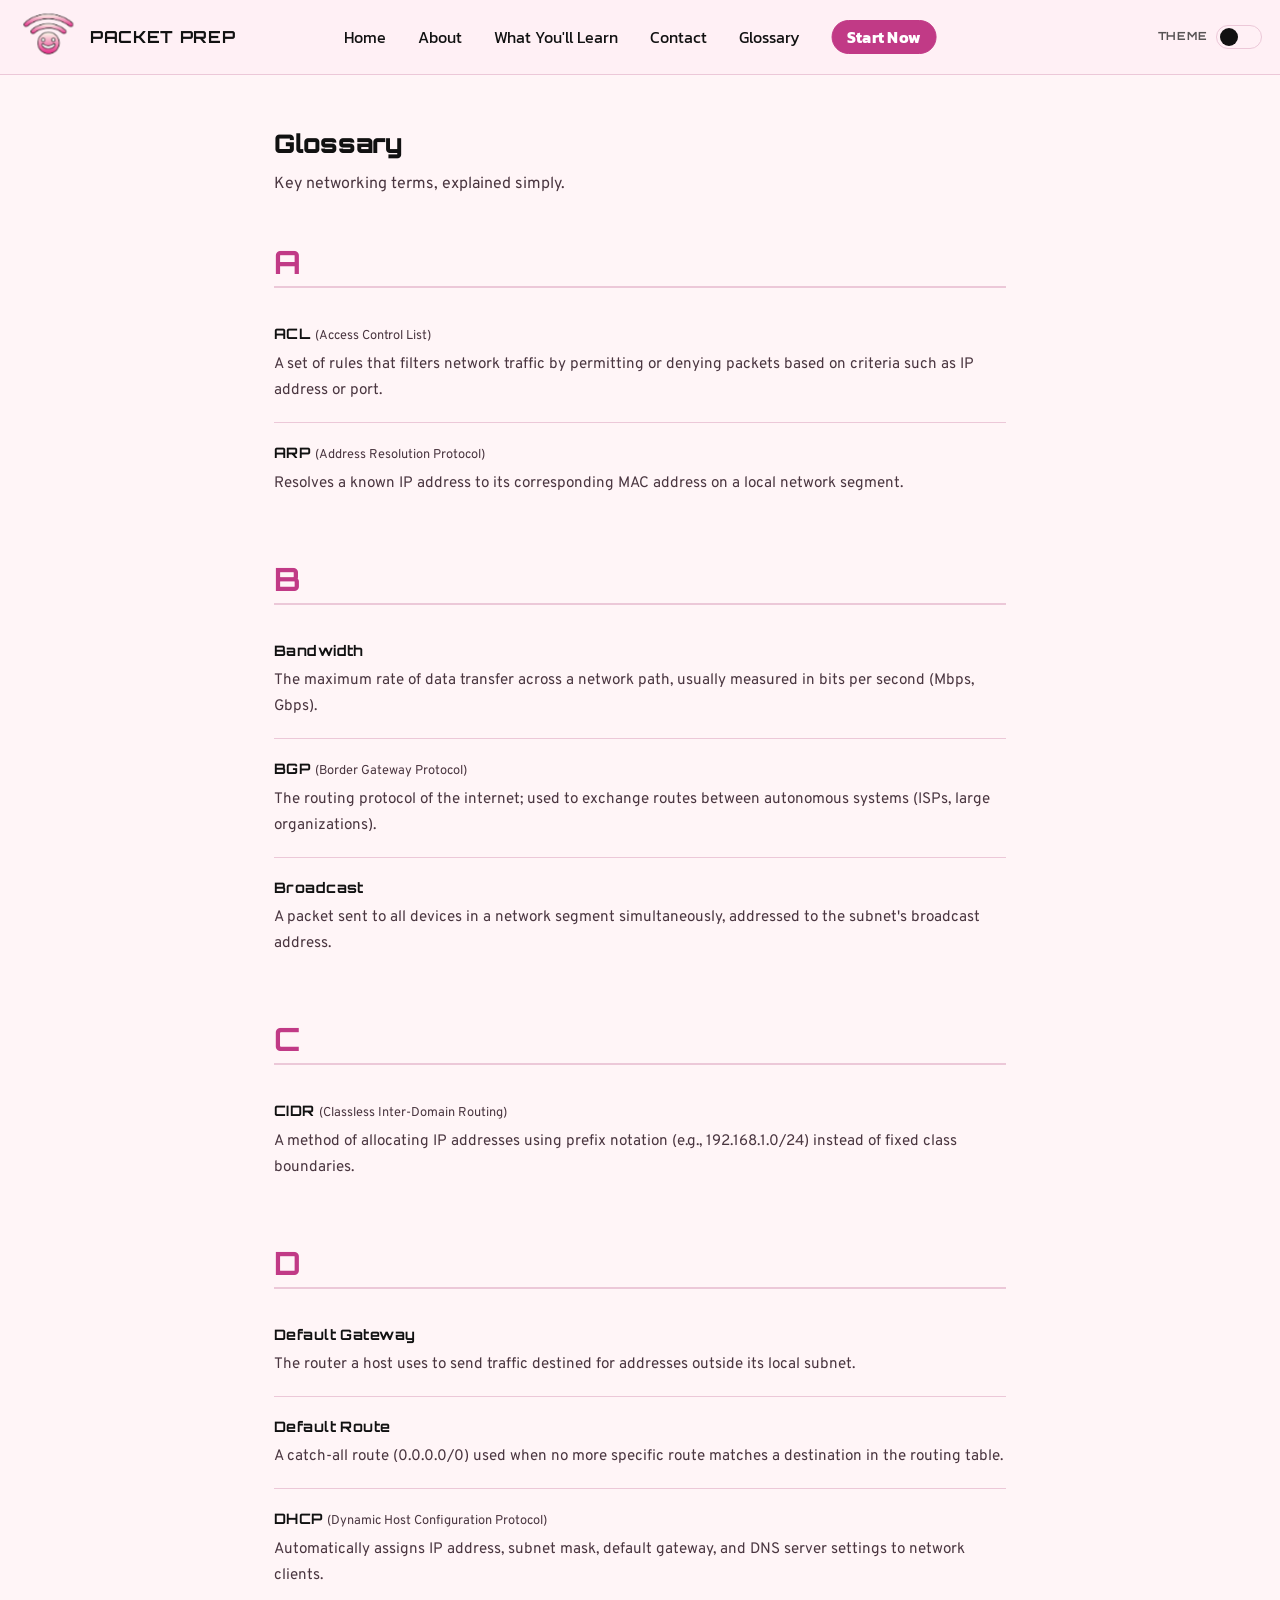
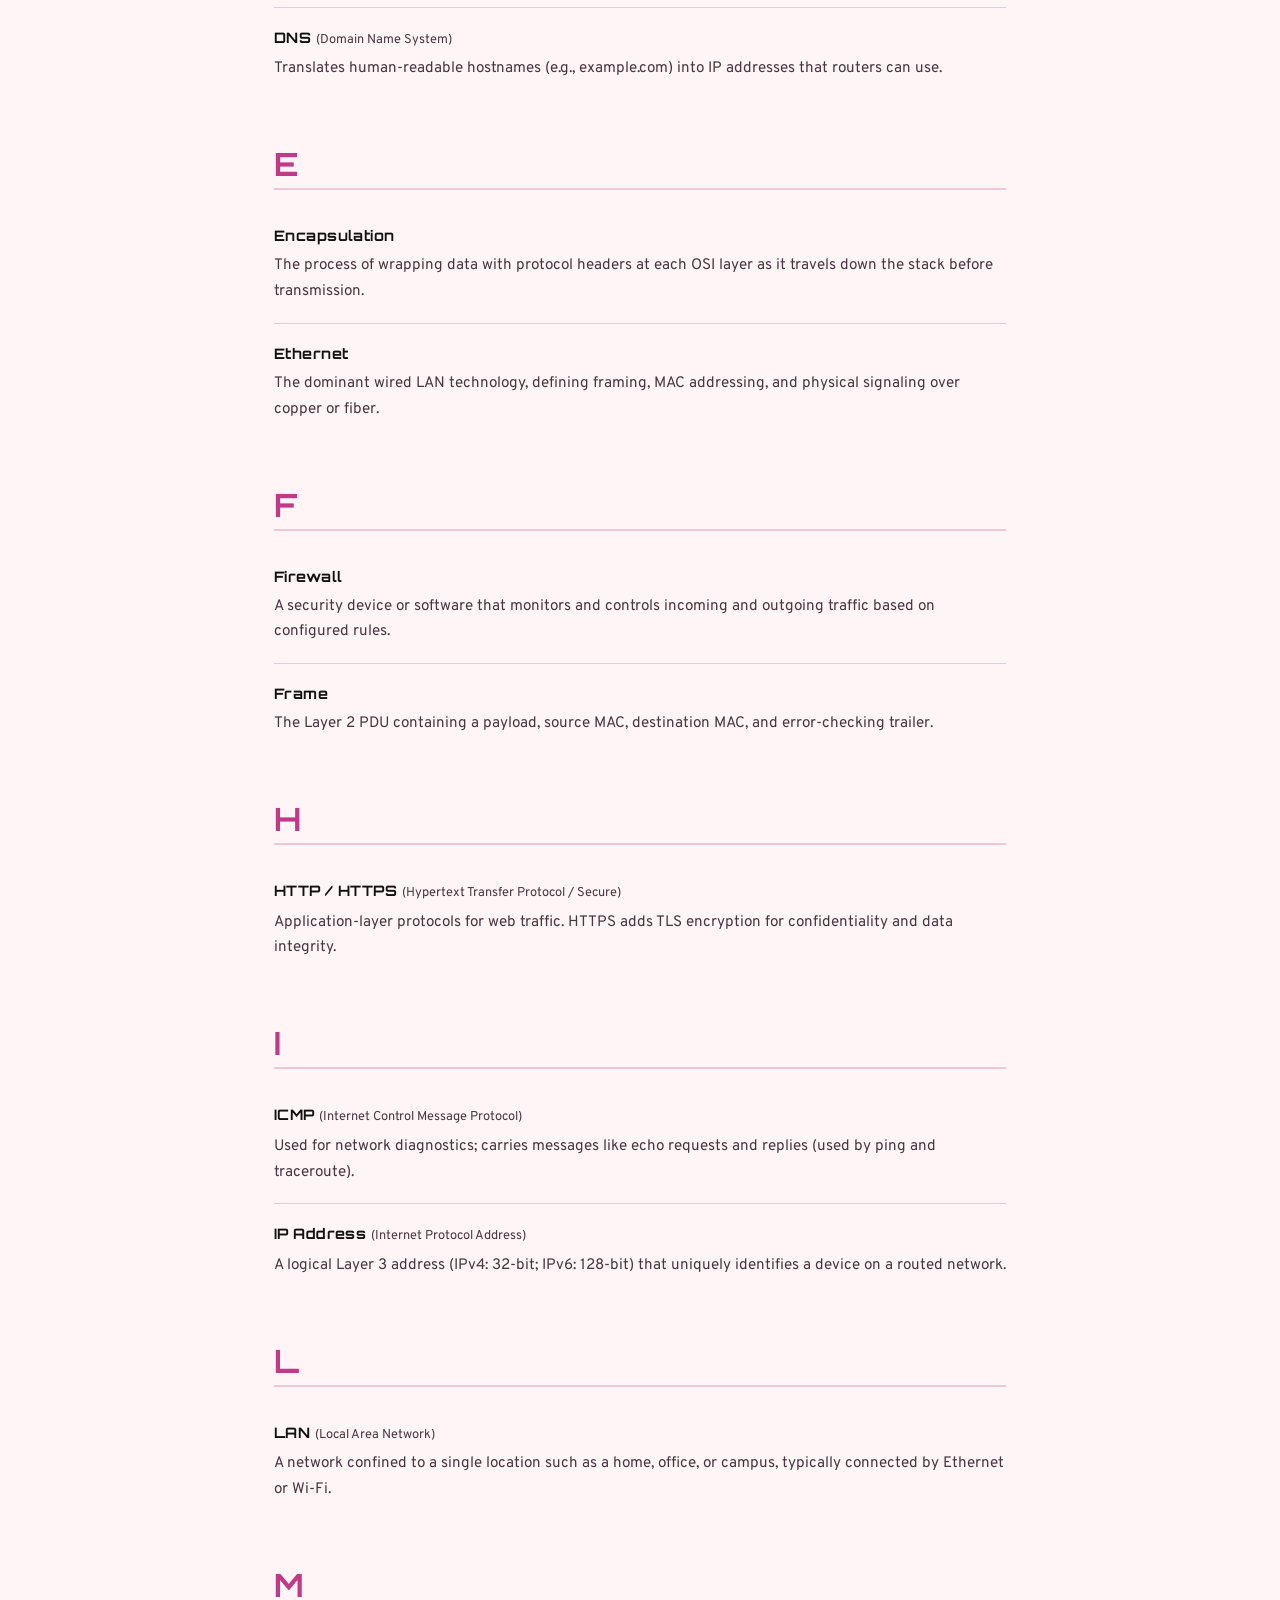
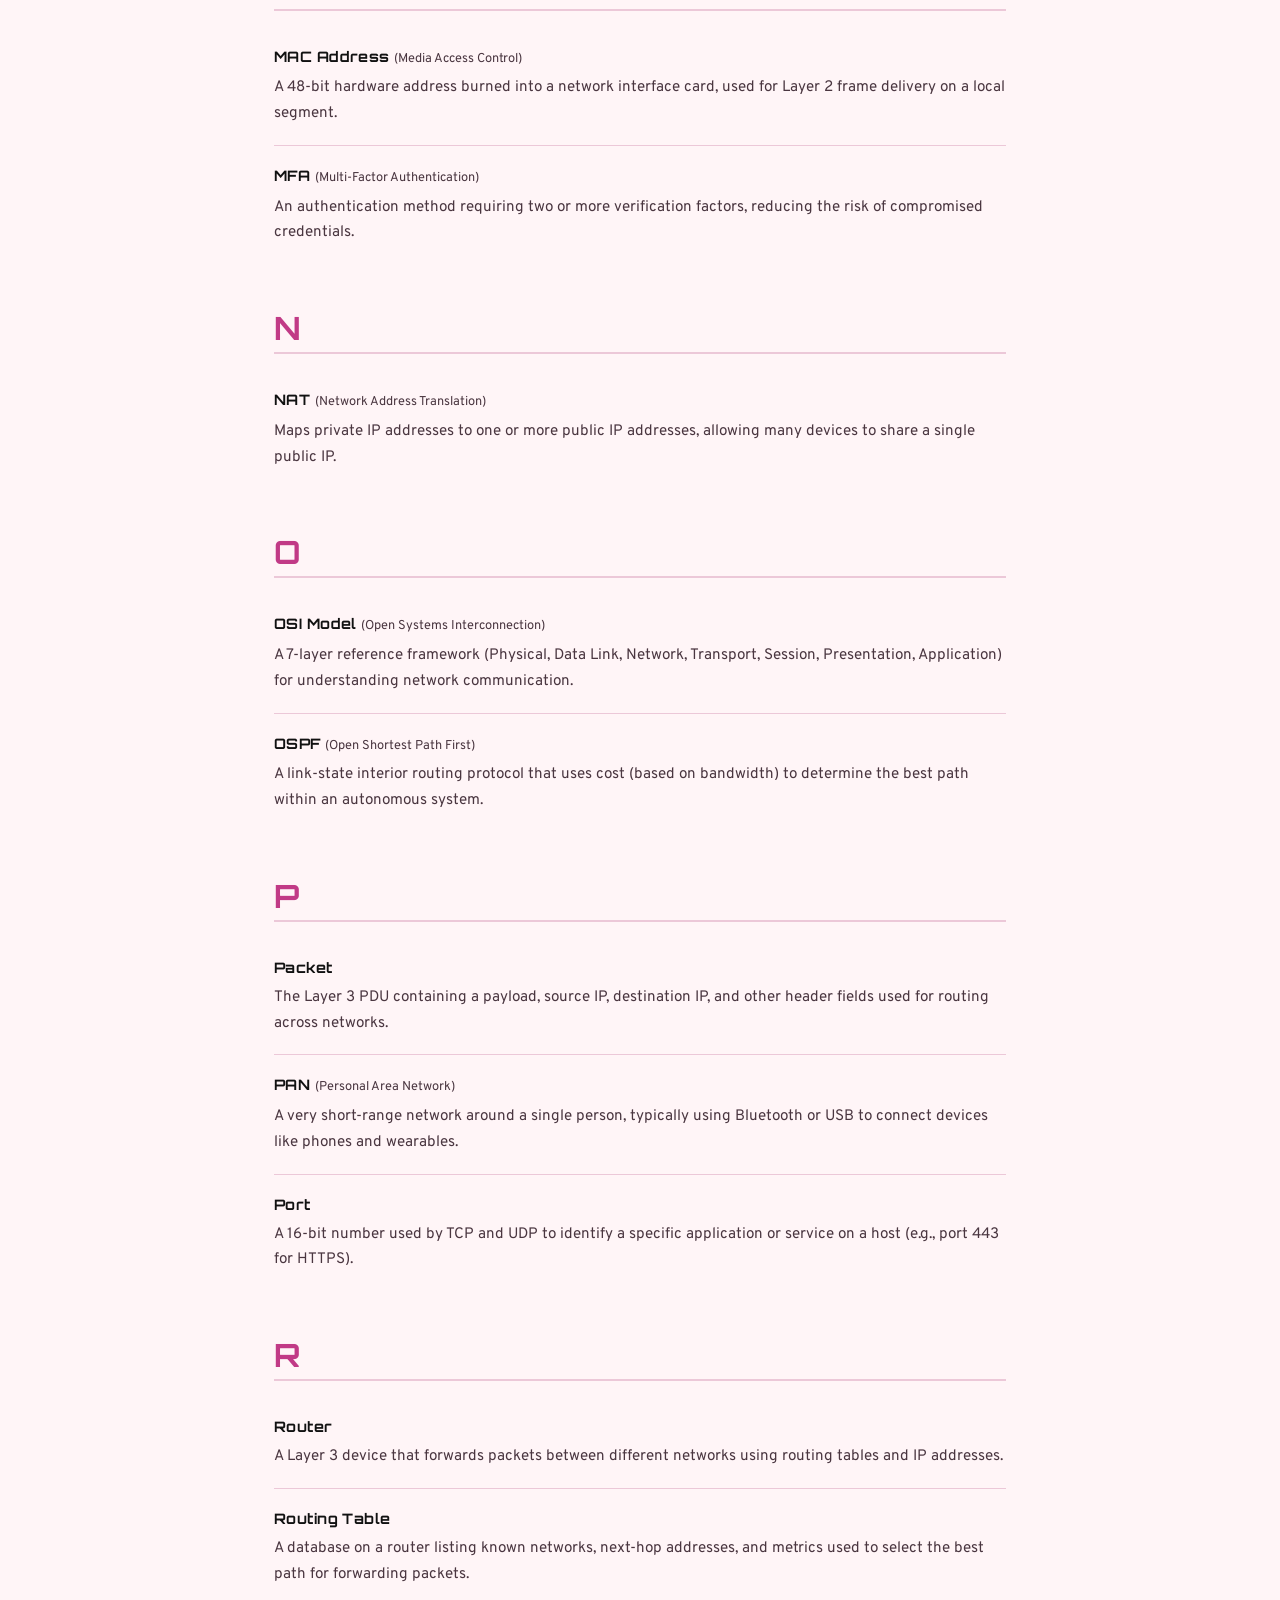
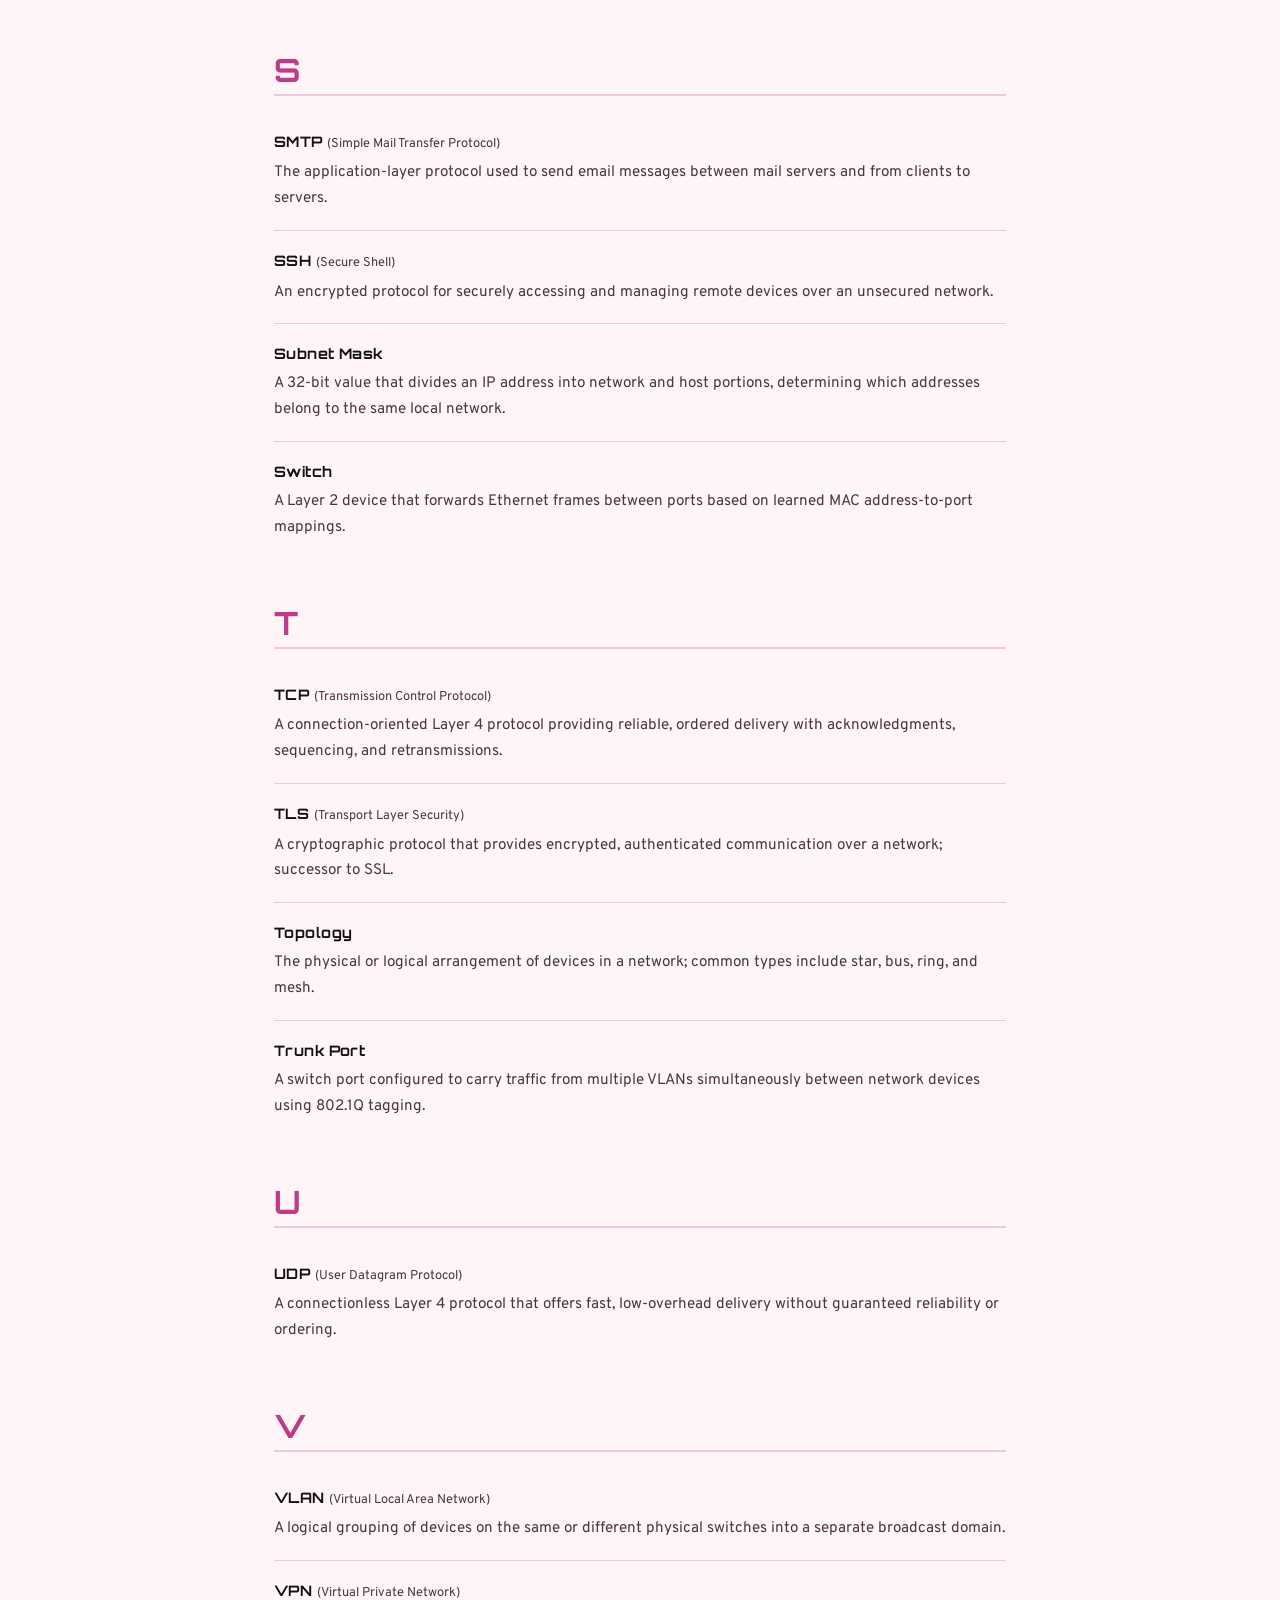
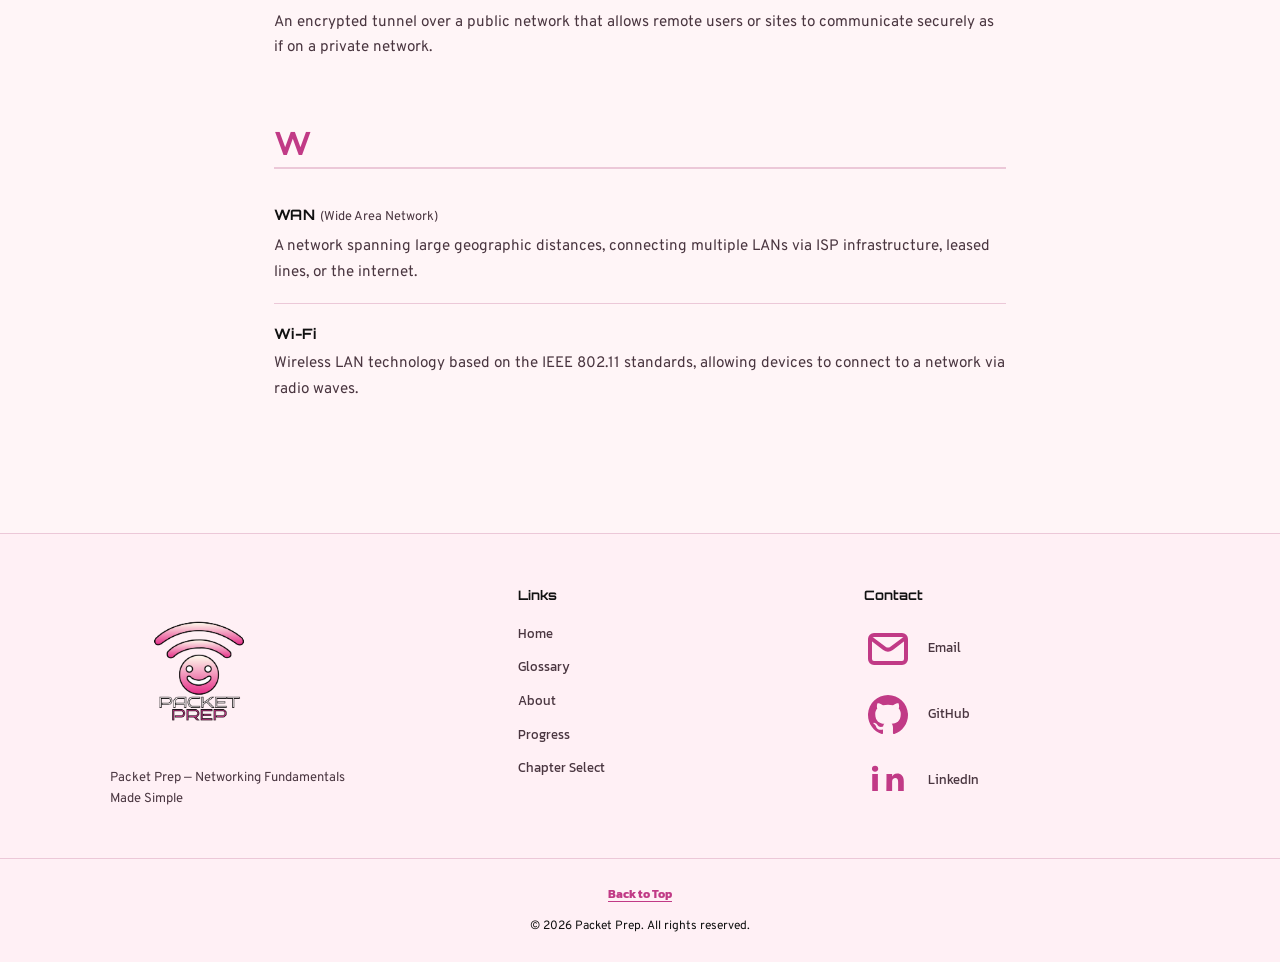
==== commit 4a46bf49: "a" ====
--- a/glossary.html
+++ b/glossary.html
@@ -4,6 +4,8 @@
     <meta charset="UTF-8" />
     <meta name="viewport" content="width=device-width, initial-scale=1" />
     <title>Glossary – Packet Prep</title>
+    <link rel="icon" type="image/png" href="Assets/Images/Logo/favicon.png?v=7" />
+    <link rel="apple-touch-icon" href="Assets/Images/Logo/favicon.png?v=7" />
 
     <link rel="preconnect" href="https://fonts.googleapis.com" />
     <link rel="preconnect" href="https://fonts.gstatic.com" crossorigin />
@@ -24,7 +26,8 @@
     <!-- ================= HEADER ================= -->
     <header class="topbar topbar--solid" id="top">
       <a class="logo-nav" href="packet_prep.html#home" aria-label="Packet Prep home">
-        <img src="Assets/Images/Logo/Logo.png" alt="Packet Prep Logo" />
+        <img src="Assets/Images/Logo/nav-icon.png" alt="Packet Prep Logo" />
+        <span class="logo-wordmark" aria-hidden="true">Packet Prep</span>
       </a>
 
       <nav class="nav site-nav" id="primaryNav" aria-label="Primary Navigation">
@@ -493,7 +496,9 @@
     <footer class="site-footer">
       <div class="footer-container">
         <div class="footer-brand">
-          <div class="footer-logo" aria-hidden="true">Logo</div>
+          <div class="footer-logo">
+            <img src="Assets/Images/Logo/Logo.png" alt="Packet Prep logo" />
+          </div>
           <p class="footer-tagline">Packet Prep — Networking Fundamentals Made Simple</p>
         </div>
 
--- a/css/global.css
+++ b/css/global.css
@@ -303,14 +303,56 @@
 .logo-nav {
   display: flex;
   align-items: center;
+  gap: 10px;
   flex: 0 0 auto;
+  height: calc(var(--topH) - 6px);
+  max-height: 70px;
 }
 
 .logo-nav img {
-  height: 2.25rem;
+  height: min(100%, 62px);
   width: auto;
-  max-width: 11rem;
+  max-width: 62px;
+  object-fit: contain;
+  transform: scale(1.6);
+  transform-origin: center;
   display: block;
+}
+
+.logo-wordmark {
+  font-family: "Orbitron", sans-serif;
+  font-weight: 700;
+  font-size: clamp(1rem, 1.3vw, 1.28rem);
+  letter-spacing: 0.04em;
+  line-height: 1;
+  color: rgba(255, 255, 255, 0.95);
+  text-transform: uppercase;
+  white-space: nowrap;
+}
+
+.topbar.scrolled .logo-wordmark,
+.topbar.topbar--solid .logo-wordmark,
+.topbar.topbar--solid.scrolled .logo-wordmark {
+  color: var(--text);
+}
+
+@media (max-width: 920px) {
+  .logo-nav {
+    height: calc(var(--topH) - 16px);
+    max-height: 52px;
+    gap: 8px;
+  }
+
+  .logo-nav img {
+    max-width: 44px;
+    height: min(100%, 44px);
+    transform: scale(1.52);
+  }
+
+  .logo-wordmark {
+    font-size: clamp(0.82rem, 3.6vw, 1rem);
+    letter-spacing: 0.03em;
+  }
 }
 
 .theme-toggle {
--- a/css/styles.css
+++ b/css/styles.css
@@ -500,22 +500,31 @@
   gap: 40px;
 }
 
+.footer-brand {
+  display: flex;
+  flex-direction: column;
+  align-items: flex-start;
+}
+
 .footer-logo {
-  width: 140px;
+  display: block;
+  width: min(100%, 180px);
+  margin-bottom: 14px;
+}
+
+.footer-logo img {
+  width: 100%;
+  height: auto;
   aspect-ratio: 1 / 1;
-  border: 1px solid var(--line);
-  display: flex;
-  align-items: center;
-  justify-content: center;
-  color: var(--muted);
-  margin-bottom: 14px;
+  object-fit: contain;
+  display: block;
 }
 
 .footer-tagline {
   font-size: 13px;
   color: var(--muted);
   margin: 0;
-  max-width: 260px;
+  max-width: 32ch;
 }
 
 .footer-heading {
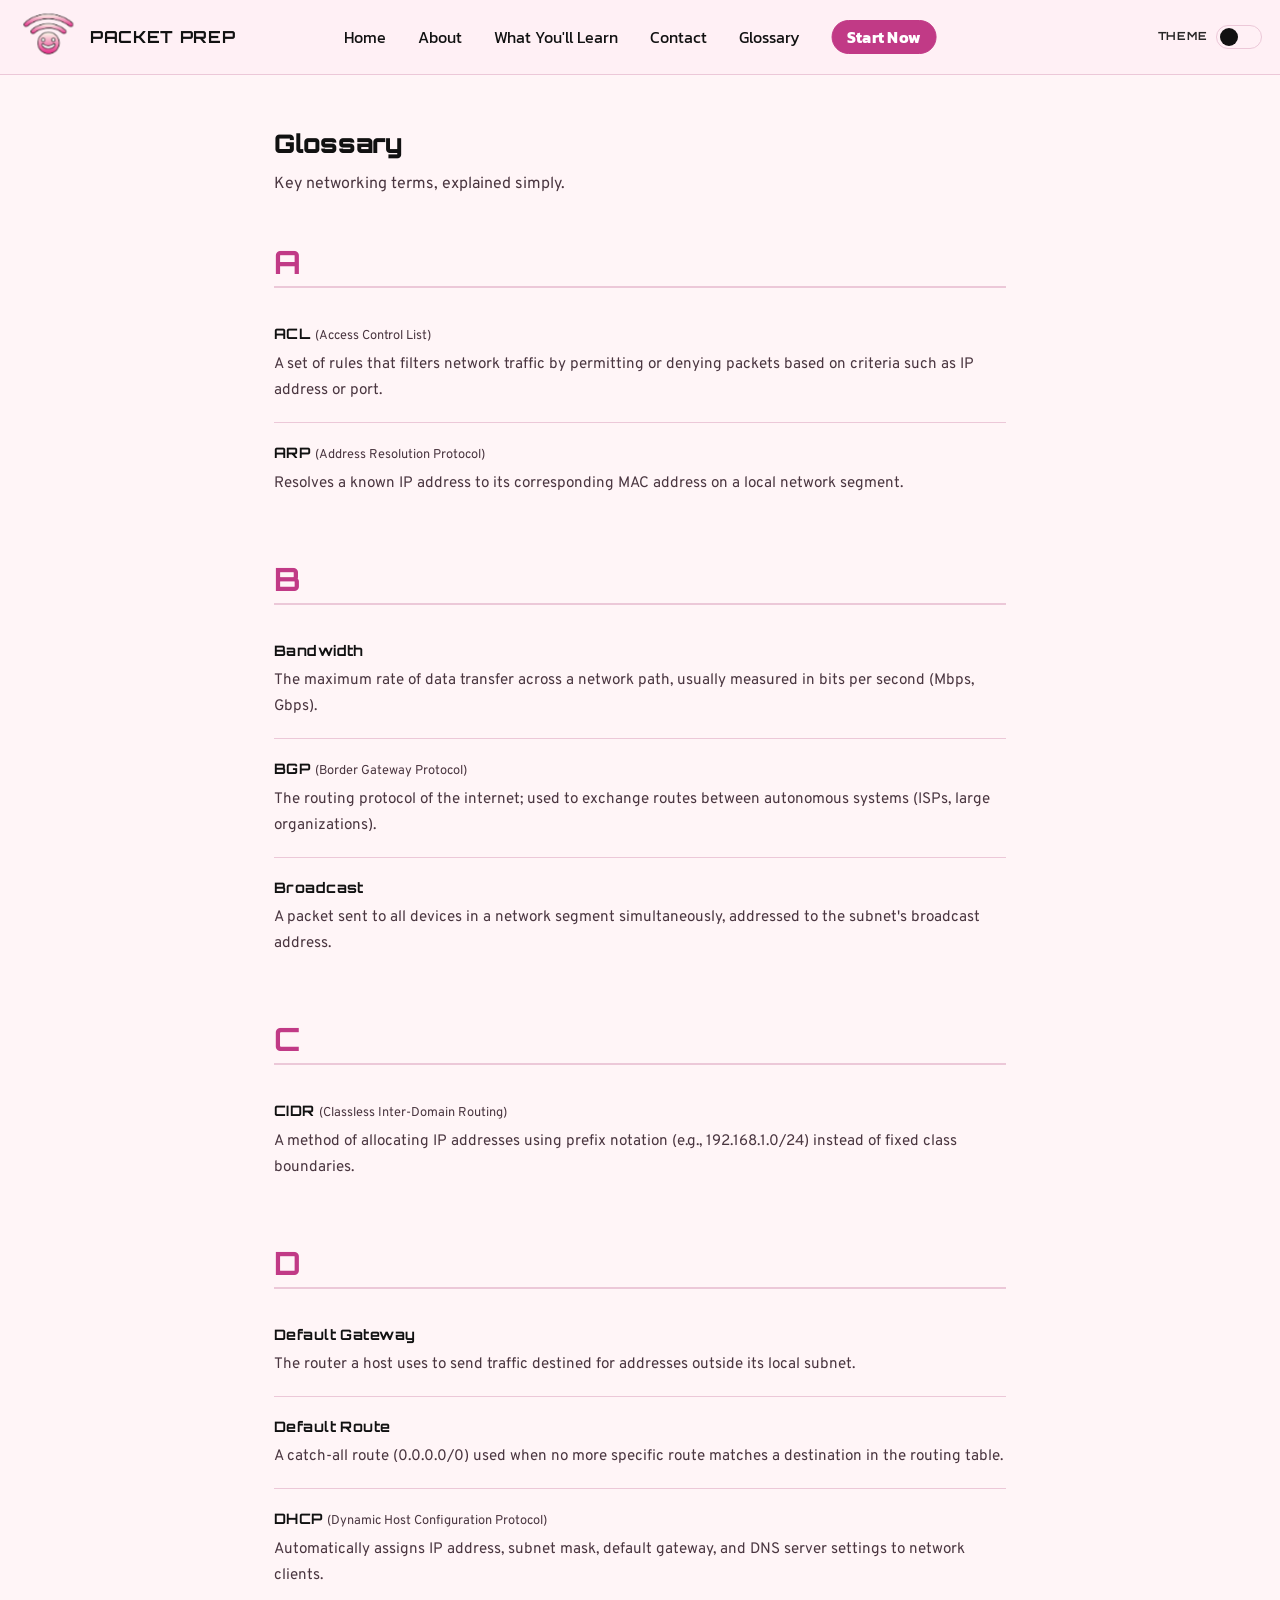
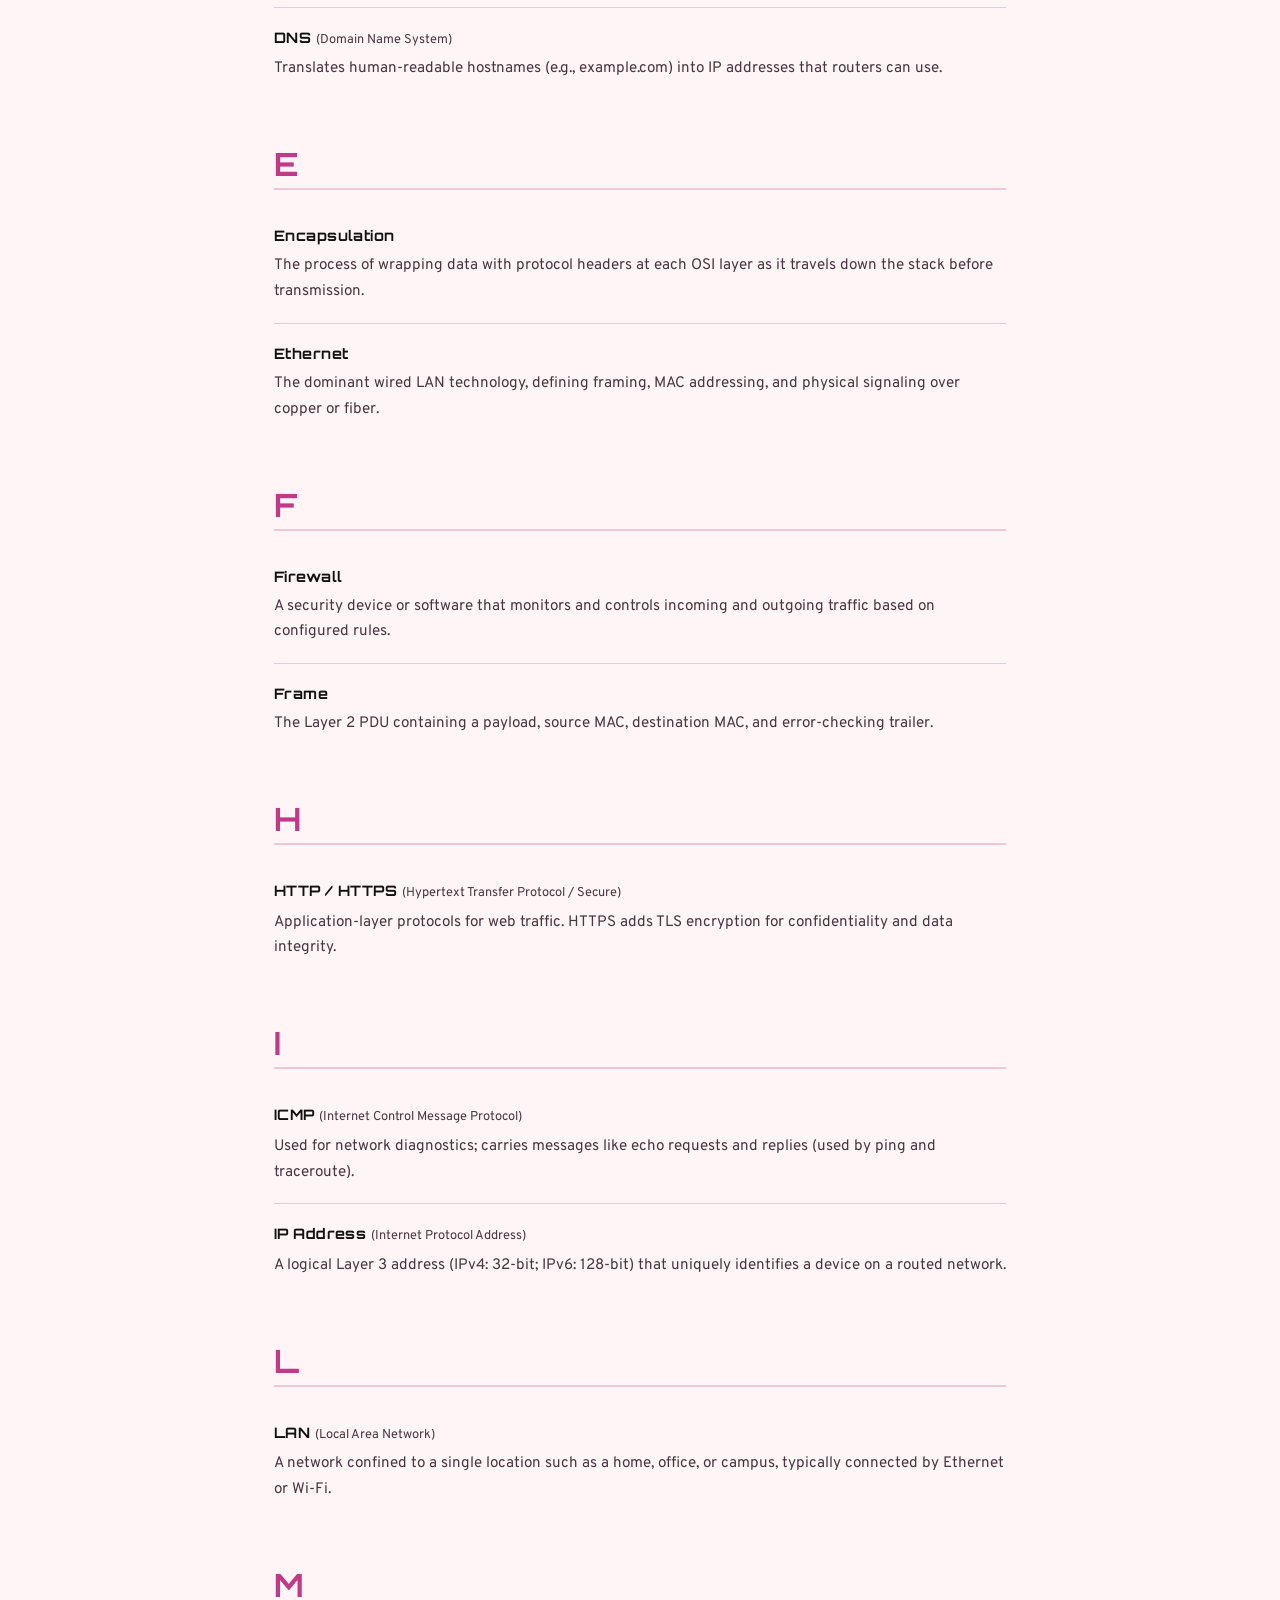
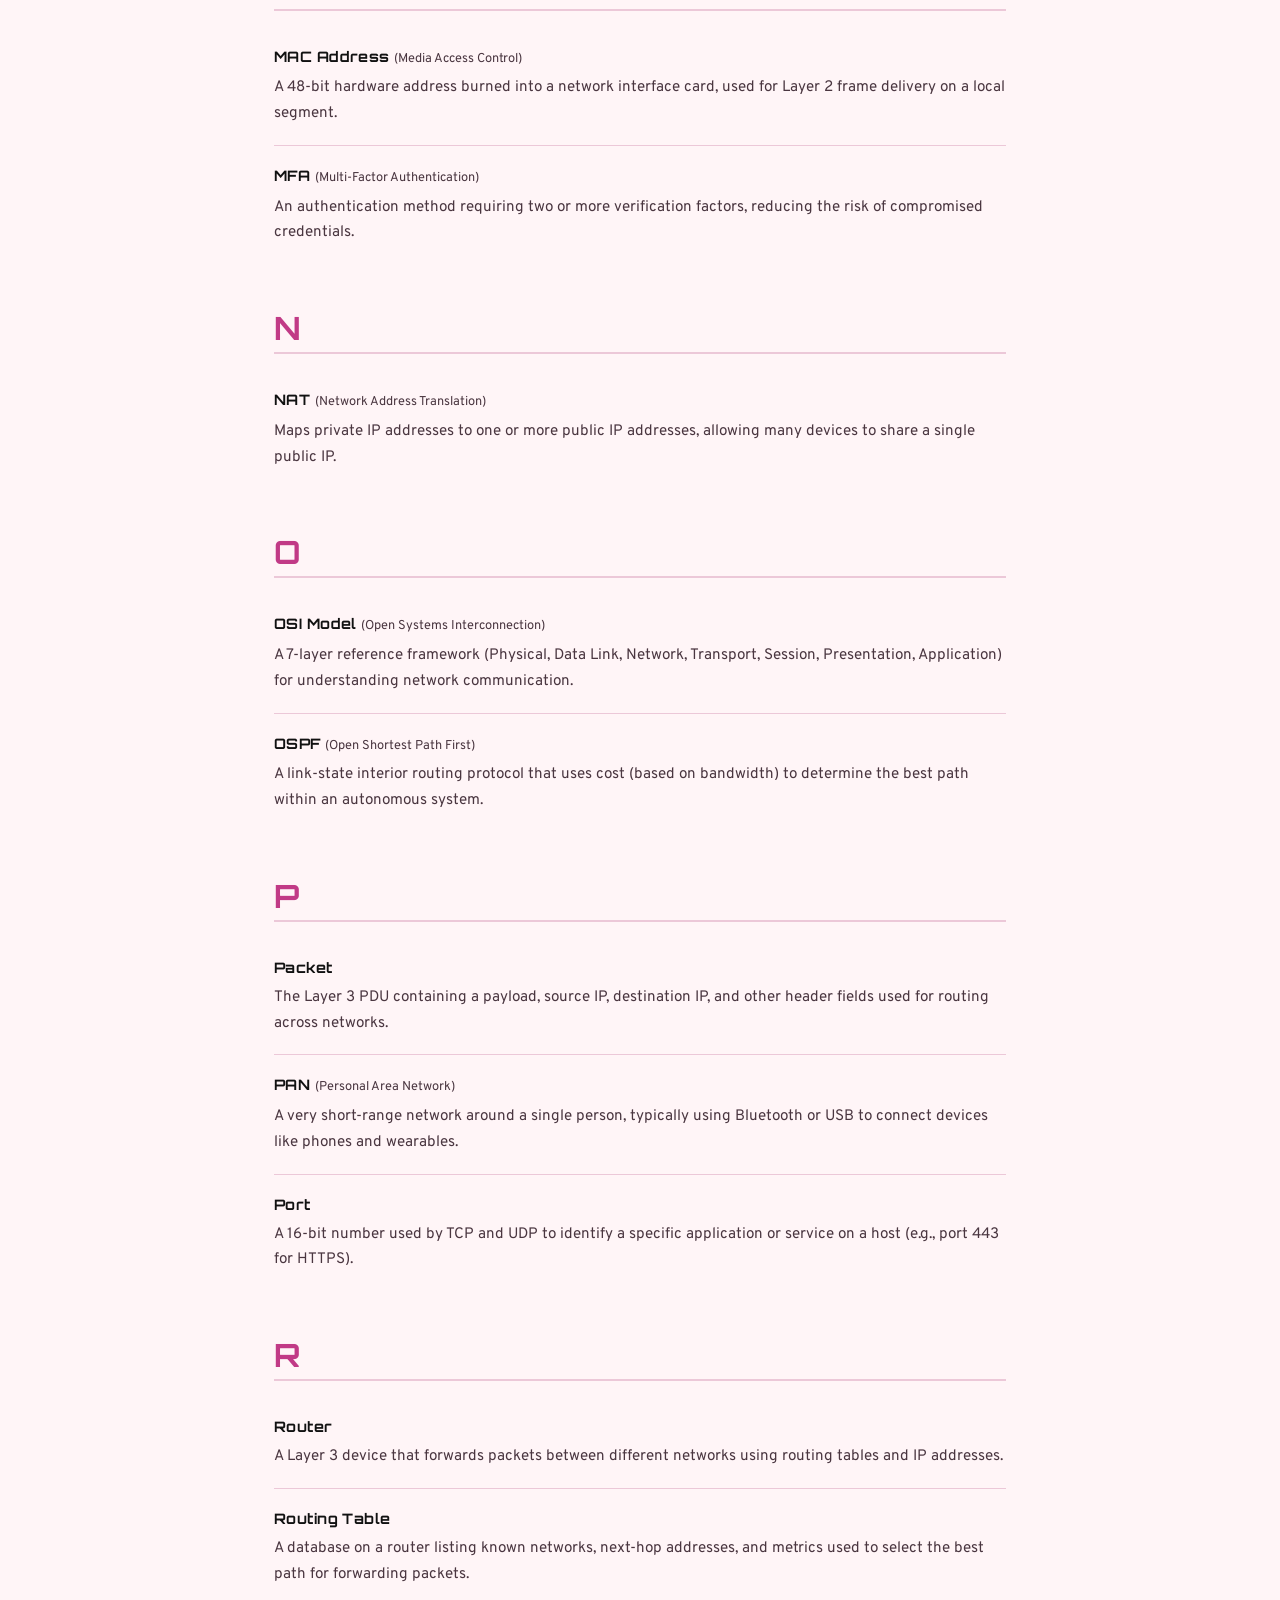
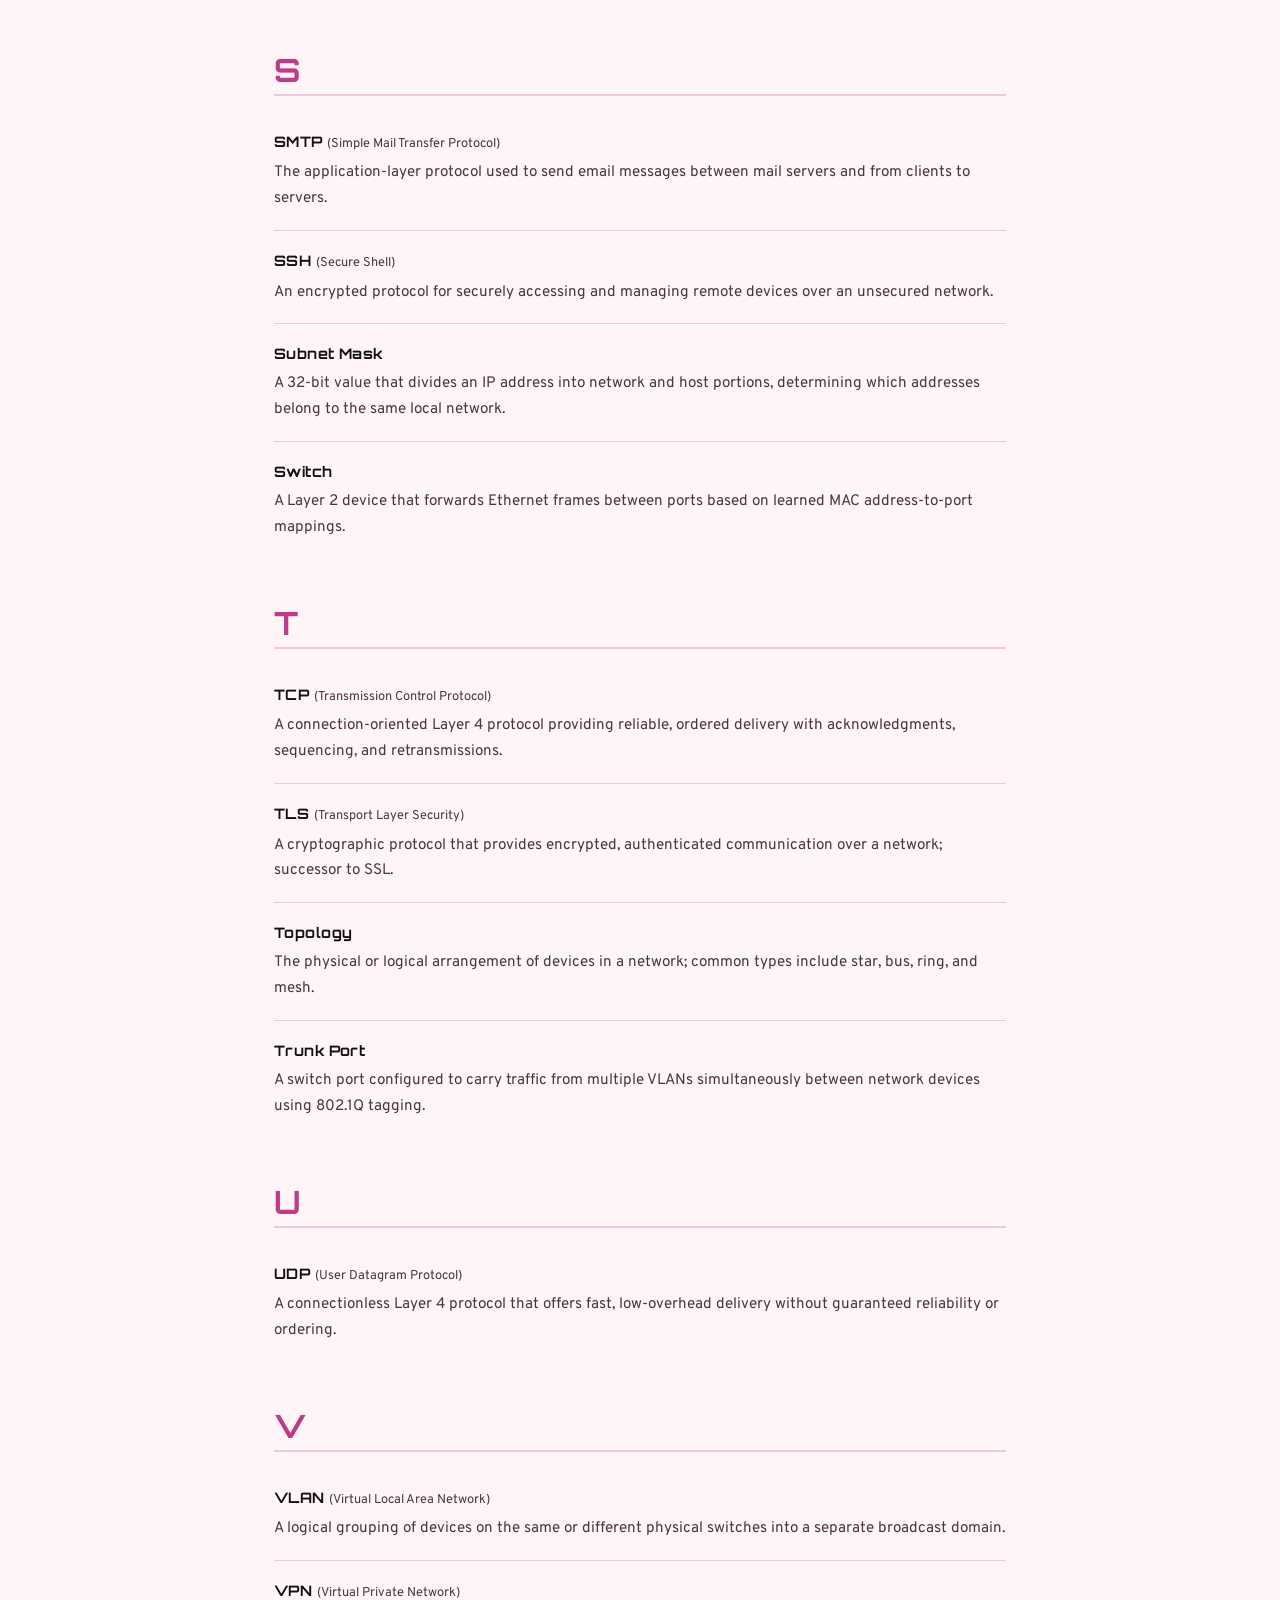
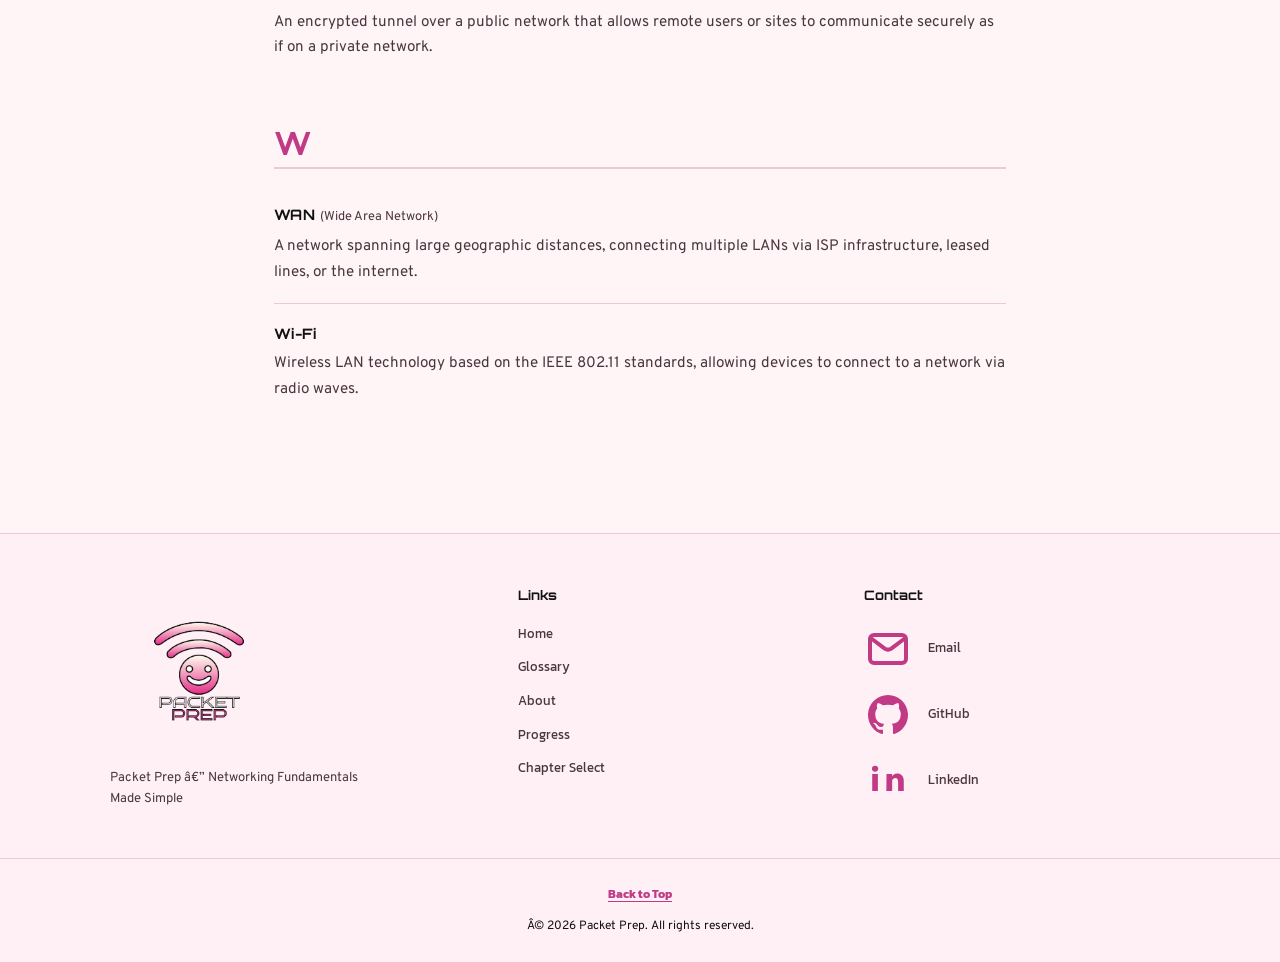
==== commit 37ecf1fc: "a" ====
--- a/glossary.html
+++ b/glossary.html
@@ -1,9 +1,9 @@
-<!doctype html>
+﻿<!doctype html>
 <html lang="en">
   <head>
     <meta charset="UTF-8" />
     <meta name="viewport" content="width=device-width, initial-scale=1" />
-    <title>Glossary – Packet Prep</title>
+    <title>Glossary â€“ Packet Prep</title>
     <link rel="icon" type="image/png" href="Assets/Images/Logo/favicon.png?v=7" />
     <link rel="apple-touch-icon" href="Assets/Images/Logo/favicon.png?v=7" />
 
@@ -23,7 +23,7 @@
   <body>
     <a class="skip-link" href="#mainContent">Skip to main content</a>
 
-    <!-- ================= HEADER ================= -->
+    <!-- Site header -->
     <header class="topbar topbar--solid" id="top">
       <a class="logo-nav" href="packet_prep.html#home" aria-label="Packet Prep home">
         <img src="Assets/Images/Logo/nav-icon.png" alt="Packet Prep Logo" />
@@ -65,7 +65,7 @@
 
     <div class="overlay" id="overlay" hidden></div>
 
-    <!-- ================= GLOSSARY PAGE ================= -->
+    <!-- Glossary content -->
     <main class="gloss-page" id="mainContent">
       <div class="gloss-header">
         <h1 class="gloss-title">Glossary</h1>
@@ -73,7 +73,6 @@
       </div>
 
       <div class="gloss-content">
-        <!-- A -->
         <section class="gloss-group" id="gloss-A">
           <h2 class="gloss-letter">A</h2>
           <dl class="gloss-list">
@@ -92,8 +91,6 @@
             </div>
           </dl>
         </section>
-
-        <!-- B -->
         <section class="gloss-group" id="gloss-B">
           <h2 class="gloss-letter">B</h2>
           <dl class="gloss-list">
@@ -120,8 +117,6 @@
             </div>
           </dl>
         </section>
-
-        <!-- C -->
         <section class="gloss-group" id="gloss-C">
           <h2 class="gloss-letter">C</h2>
           <dl class="gloss-list">
@@ -134,8 +129,6 @@
             </div>
           </dl>
         </section>
-
-        <!-- D -->
         <section class="gloss-group" id="gloss-D">
           <h2 class="gloss-letter">D</h2>
           <dl class="gloss-list">
@@ -167,8 +160,6 @@
             </div>
           </dl>
         </section>
-
-        <!-- E -->
         <section class="gloss-group" id="gloss-E">
           <h2 class="gloss-letter">E</h2>
           <dl class="gloss-list">
@@ -188,8 +179,6 @@
             </div>
           </dl>
         </section>
-
-        <!-- F -->
         <section class="gloss-group" id="gloss-F">
           <h2 class="gloss-letter">F</h2>
           <dl class="gloss-list">
@@ -208,8 +197,6 @@
             </div>
           </dl>
         </section>
-
-        <!-- H -->
         <section class="gloss-group" id="gloss-H">
           <h2 class="gloss-letter">H</h2>
           <dl class="gloss-list">
@@ -224,8 +211,6 @@
             </div>
           </dl>
         </section>
-
-        <!-- I -->
         <section class="gloss-group" id="gloss-I">
           <h2 class="gloss-letter">I</h2>
           <dl class="gloss-list">
@@ -245,8 +230,6 @@
             </div>
           </dl>
         </section>
-
-        <!-- L -->
         <section class="gloss-group" id="gloss-L">
           <h2 class="gloss-letter">L</h2>
           <dl class="gloss-list">
@@ -259,8 +242,6 @@
             </div>
           </dl>
         </section>
-
-        <!-- M -->
         <section class="gloss-group" id="gloss-M">
           <h2 class="gloss-letter">M</h2>
           <dl class="gloss-list">
@@ -280,8 +261,6 @@
             </div>
           </dl>
         </section>
-
-        <!-- N -->
         <section class="gloss-group" id="gloss-N">
           <h2 class="gloss-letter">N</h2>
           <dl class="gloss-list">
@@ -294,8 +273,6 @@
             </div>
           </dl>
         </section>
-
-        <!-- O -->
         <section class="gloss-group" id="gloss-O">
           <h2 class="gloss-letter">O</h2>
           <dl class="gloss-list">
@@ -315,8 +292,6 @@
             </div>
           </dl>
         </section>
-
-        <!-- P -->
         <section class="gloss-group" id="gloss-P">
           <h2 class="gloss-letter">P</h2>
           <dl class="gloss-list">
@@ -343,8 +318,6 @@
             </div>
           </dl>
         </section>
-
-        <!-- R -->
         <section class="gloss-group" id="gloss-R">
           <h2 class="gloss-letter">R</h2>
           <dl class="gloss-list">
@@ -363,8 +336,6 @@
             </div>
           </dl>
         </section>
-
-        <!-- S -->
         <section class="gloss-group" id="gloss-S">
           <h2 class="gloss-letter">S</h2>
           <dl class="gloss-list">
@@ -397,8 +368,6 @@
             </div>
           </dl>
         </section>
-
-        <!-- T -->
         <section class="gloss-group" id="gloss-T">
           <h2 class="gloss-letter">T</h2>
           <dl class="gloss-list">
@@ -432,8 +401,6 @@
             </div>
           </dl>
         </section>
-
-        <!-- U -->
         <section class="gloss-group" id="gloss-U">
           <h2 class="gloss-letter">U</h2>
           <dl class="gloss-list">
@@ -446,8 +413,6 @@
             </div>
           </dl>
         </section>
-
-        <!-- V -->
         <section class="gloss-group" id="gloss-V">
           <h2 class="gloss-letter">V</h2>
           <dl class="gloss-list">
@@ -467,8 +432,6 @@
             </div>
           </dl>
         </section>
-
-        <!-- W -->
         <section class="gloss-group" id="gloss-W">
           <h2 class="gloss-letter">W</h2>
           <dl class="gloss-list">
@@ -489,17 +452,17 @@
           </dl>
         </section>
       </div>
-      <!-- /gloss-content -->
+      <!-- End glossary list -->
     </main>
 
-    <!-- ================= FOOTER ================= -->
+    <!-- Site footer -->
     <footer class="site-footer">
       <div class="footer-container">
         <div class="footer-brand">
           <div class="footer-logo">
             <img src="Assets/Images/Logo/Logo.png" alt="Packet Prep logo" />
           </div>
-          <p class="footer-tagline">Packet Prep — Networking Fundamentals Made Simple</p>
+          <p class="footer-tagline">Packet Prep â€” Networking Fundamentals Made Simple</p>
         </div>
 
         <nav aria-labelledby="footer-links-heading">
@@ -562,8 +525,9 @@
 
       <div class="footer-bottom">
         <p><a class="footer-top-link" href="#top">Back to Top</a></p>
-        <p>© 2026 Packet Prep. All rights reserved.</p>
+        <p>Â© 2026 Packet Prep. All rights reserved.</p>
       </div>
     </footer>
   </body>
 </html>
+
--- a/css/global.css
+++ b/css/global.css
@@ -1,5 +1,5 @@
 :root {
-  /* ===== Core tokens (LIGHT) ===== */
+  /* Core color tokens for light mode */
   --bg: #fff5f7;
   --text: #111111;
   --muted: #4a3640;
@@ -15,14 +15,14 @@
   --gap: 28px;
   --radius: 14px;
 
-  /* Lesson/shared tokens */
+  /* Shared tokens used by lesson pages */
   --border: rgba(0, 0, 0, 0.08);
   --shadow: 0 10px 30px rgba(0, 0, 0, 0.08);
   --accent: #ff9cb6;
   --accent-2: #c13a86;
 }
 
-/* Dark mode tokens (ENABLED) */
+/* Dark mode token overrides */
 :root[data-theme="dark"] {
   --bg: #181018;
   --text: #f2f2f2;
@@ -82,7 +82,7 @@
   transform: translateY(0);
 }
 
-/* utility helpers used across pages */
+/* Small utility helpers shared across pages */
 .muted {
   color: var(--muted);
 }
@@ -159,9 +159,7 @@
   color: var(--text);
 }
 
-/* --------------------------
-   TOP BAR
--------------------------- */
+/* Top bar */
 
 .topbar {
   position: fixed;
@@ -191,7 +189,7 @@
   transform: translateY(-100%);
 }
 
-/* Nav links white/semi-transparent when header is transparent */
+/* Keep nav links bright while the header is transparent. */
 .topbar .nav a {
   color: rgba(255, 255, 255, 0.9);
   transition: color 0.3s ease;
@@ -201,7 +199,7 @@
   color: #fff;
 }
 
-/* When scrolled: switch to glassy effect */
+/* Apply the glass style once the page is scrolled. */
 .topbar.scrolled {
   background: rgba(255, 255, 255, 0.1);
   backdrop-filter: blur(20px);
@@ -218,7 +216,7 @@
   color: var(--focus);
 }
 
-/* Glossary page / any non-hero page: always-dark navbar */
+/* Use a solid nav style on non-hero pages like glossary. */
 .topbar.topbar--solid,
 .topbar.topbar--solid.scrolled {
   background: var(--panel);
@@ -325,7 +323,7 @@
   font-size: clamp(1rem, 1.3vw, 1.28rem);
   letter-spacing: 0.04em;
   line-height: 1;
-  color: rgba(255, 255, 255, 0.95);
+  color: var(--text);
   text-transform: uppercase;
   white-space: nowrap;
 }
@@ -371,16 +369,16 @@
   text-transform: uppercase;
   color: var(--text);
   user-select: none;
-  opacity: 0.7;
+  opacity: 0.9;
 }
 
 .theme-toggle:focus-within .theme-toggle__label {
   opacity: 1;
 }
 
-/* on the hero page the nav links are white, so match the label */
+/* Keep label contrast consistent across themes. */
 .topbar:not(.topbar--solid) .theme-toggle__label {
-  color: rgba(255, 255, 255, 0.85);
+  color: var(--text);
 }
 
 .switch {
@@ -443,9 +441,7 @@
   left: 25px;
 }
 
-/* --------------------------
-   SECTION SYSTEM
--------------------------- */
+/* Shared full-screen section layout */
 .screen {
   min-height: calc(100vh - var(--topH));
   border-bottom: 1px solid var(--line);
@@ -460,9 +456,9 @@
   padding: 48px 20px;
 }
 
-/* ===== Sidebar collapse + mobile drawer ===== */
-
-/* Desktop “collapsed” sidebar state */
+/* Sidebar collapse and mobile drawer behavior */
+
+/* Collapsed sidebar state on desktop */
 .page.is-collapsed {
   grid-template-columns: 88px 1fr;
 }
@@ -482,7 +478,7 @@
   transform: rotate(180deg);
 }
 
-/* Overlay for mobile drawer */
+/* Backdrop behind mobile drawer */
 .overlay {
   position: fixed;
   inset: 0;
@@ -491,7 +487,7 @@
   z-index: 60;
 }
 
-/* Mobile drawer behavior */
+/* Mobile drawer layout and interactions */
 @media (max-width: 860px) {
   .topbar {
     gap: 10px;
@@ -549,7 +545,7 @@
   }
 }
 
-/* Hide hamburger on desktop */
+/* Hide the menu button on desktop widths */
 #menuBtn {
   display: none;
 }
--- a/css/styles.css
+++ b/css/styles.css
@@ -1,6 +1,4 @@
-/* --------------------------
-   SECTION SYSTEM
--------------------------- */
+/* Shared section sizing and wrapping */
 .screen {
   min-height: calc(100vh - var(--topH));
   border-bottom: 1px solid var(--line);
@@ -15,14 +13,7 @@
   padding: 48px 20px;
 }
 
-/* --------------------------
-   HERO (GRADIENT)
-   Goal:
-   - Radial gradient background with orange/red
-   - Dark overlay for text contrast
-   - Transparent header that turns solid on scroll
-   - Centered content with white text
--------------------------- */
+/* Hero background and text treatment */
 
 #home.screen {
   min-height: 100vh;
@@ -49,12 +40,12 @@
   }
 }
 
-/* Dark mode hero gradient — deeper, bg-matched palette */
+/* Dark mode version of the hero gradient */
 :root[data-theme="dark"] #home.screen {
   background: linear-gradient(135deg, #181018 0%, #2e0f22 20%, #5a1440 40%, #7b1d5a 60%, #c13a86 80%, #3d0a28 100%);
 }
 
-/* Dark overlay to calm intensity */
+/* Slight overlay to keep hero text readable */
 #home.screen::before {
   content: "";
   position: absolute;
@@ -103,7 +94,7 @@
   filter: drop-shadow(0 4px 12px rgba(0, 0, 0, 0.6));
 }
 
-/* Button */
+/* Primary CTA button */
 .btn {
   display: inline-flex;
   align-items: center;
@@ -125,7 +116,7 @@
   z-index: 0;
 }
 
-/* Skewed chevron wipe */
+/* Wipe animation for the button hover state */
 .btn::after {
   content: "";
   position: absolute;
@@ -149,9 +140,7 @@
   box-shadow: 0 8px 24px rgba(193, 58, 134, 0.35);
 }
 
-/* --------------------------
-   HERO TICKER
--------------------------- */
+/* Hero ticker */
 .ticker-banner {
   border-top: 1px solid var(--line);
   border-bottom: 1px solid var(--line);
@@ -194,9 +183,7 @@
   font-size: 0.85rem;
 }
 
-/* --------------------------
-   ABOUT
--------------------------- */
+/* About section */
 .about {
   max-width: var(--max);
   margin: 0 auto;
@@ -254,9 +241,7 @@
   color: var(--muted);
 }
 
-/* --------------------------
-   GLOSSARY PAGE
--------------------------- */
+/* Glossary page styles */
 .gloss-page {
   width: 100%;
   max-width: 780px;
@@ -340,9 +325,7 @@
   font-family: "Overpass", sans-serif;
 }
 
-/* --------------------------
-   WHAT YOU'LL LEARN
--------------------------- */
+/* What You'll Learn section */
 .learnHeader {
   display: flex;
   align-items: flex-end;
@@ -464,16 +447,12 @@
   padding: 6px 10px;
 }
 
-/* --------------------------
-   READY
--------------------------- */
+/* Ready call-to-action section */
 .ready {
   text-align: center;
 }
 
-/* --------------------------
-   HERO PARTICLE CANVAS
--------------------------- */
+/* Canvas layer for hero particles */
 .hero-canvas {
   position: absolute;
   inset: 0;
@@ -483,9 +462,7 @@
   z-index: 1;
 }
 
-/* --------------------------
-   FOOTER
--------------------------- */
+/* Footer styles */
 .site-footer {
   border-top: 1px solid var(--line);
   background: var(--panel);
@@ -589,9 +566,7 @@
   height: 3em;
 }
 
-/* --------------------------
-   RESPONSIVE
--------------------------- */
+/* Responsive adjustments */
 @media (max-width: 980px) {
   .about-cards {
     grid-template-columns: 1fr;
@@ -608,8 +583,58 @@
 
 @media (max-width: 900px) {
   .footer-container {
-    grid-template-columns: 1fr;
-    gap: 30px;
+    grid-template-columns: repeat(2, minmax(0, 1fr));
+    gap: 24px 18px;
+    align-items: start;
+  }
+
+  .footer-brand {
+    grid-column: 1 / -1;
+    align-items: center;
+    text-align: center;
+  }
+
+  .footer-logo {
+    width: min(100%, 140px);
+    margin: 0 auto 10px;
+  }
+
+  .footer-tagline {
+    max-width: 42ch;
+    text-align: center;
+  }
+
+  .footer-heading {
+    text-align: center;
+    margin-bottom: 10px;
+  }
+
+  .footer-list {
+    text-align: center;
+  }
+
+  .footer-list li {
+    margin-bottom: 6px;
+  }
+
+  .footer-list a {
+    display: inline-block;
+    padding: 4px 0;
+  }
+
+  .footer-item {
+    justify-content: center;
+    gap: 10px;
+    padding: 4px 0;
+  }
+
+  footer svg {
+    width: 1.45rem;
+  }
+
+  .footer-item--social svg {
+    width: 1.45rem;
+    height: 1.45rem;
   }
 }
 
@@ -676,3 +701,20 @@
     white-space: normal;
   }
 }
+
+@media (max-width: 560px) {
+  .footer-container {
+    grid-template-columns: 1fr;
+    gap: 20px;
+    padding: 28px 16px;
+  }
+
+  .footer-brand {
+    grid-column: auto;
+  }
+
+  .footer-bottom {
+    padding: 12px 16px;
+    font-size: 11px;
+  }
+}
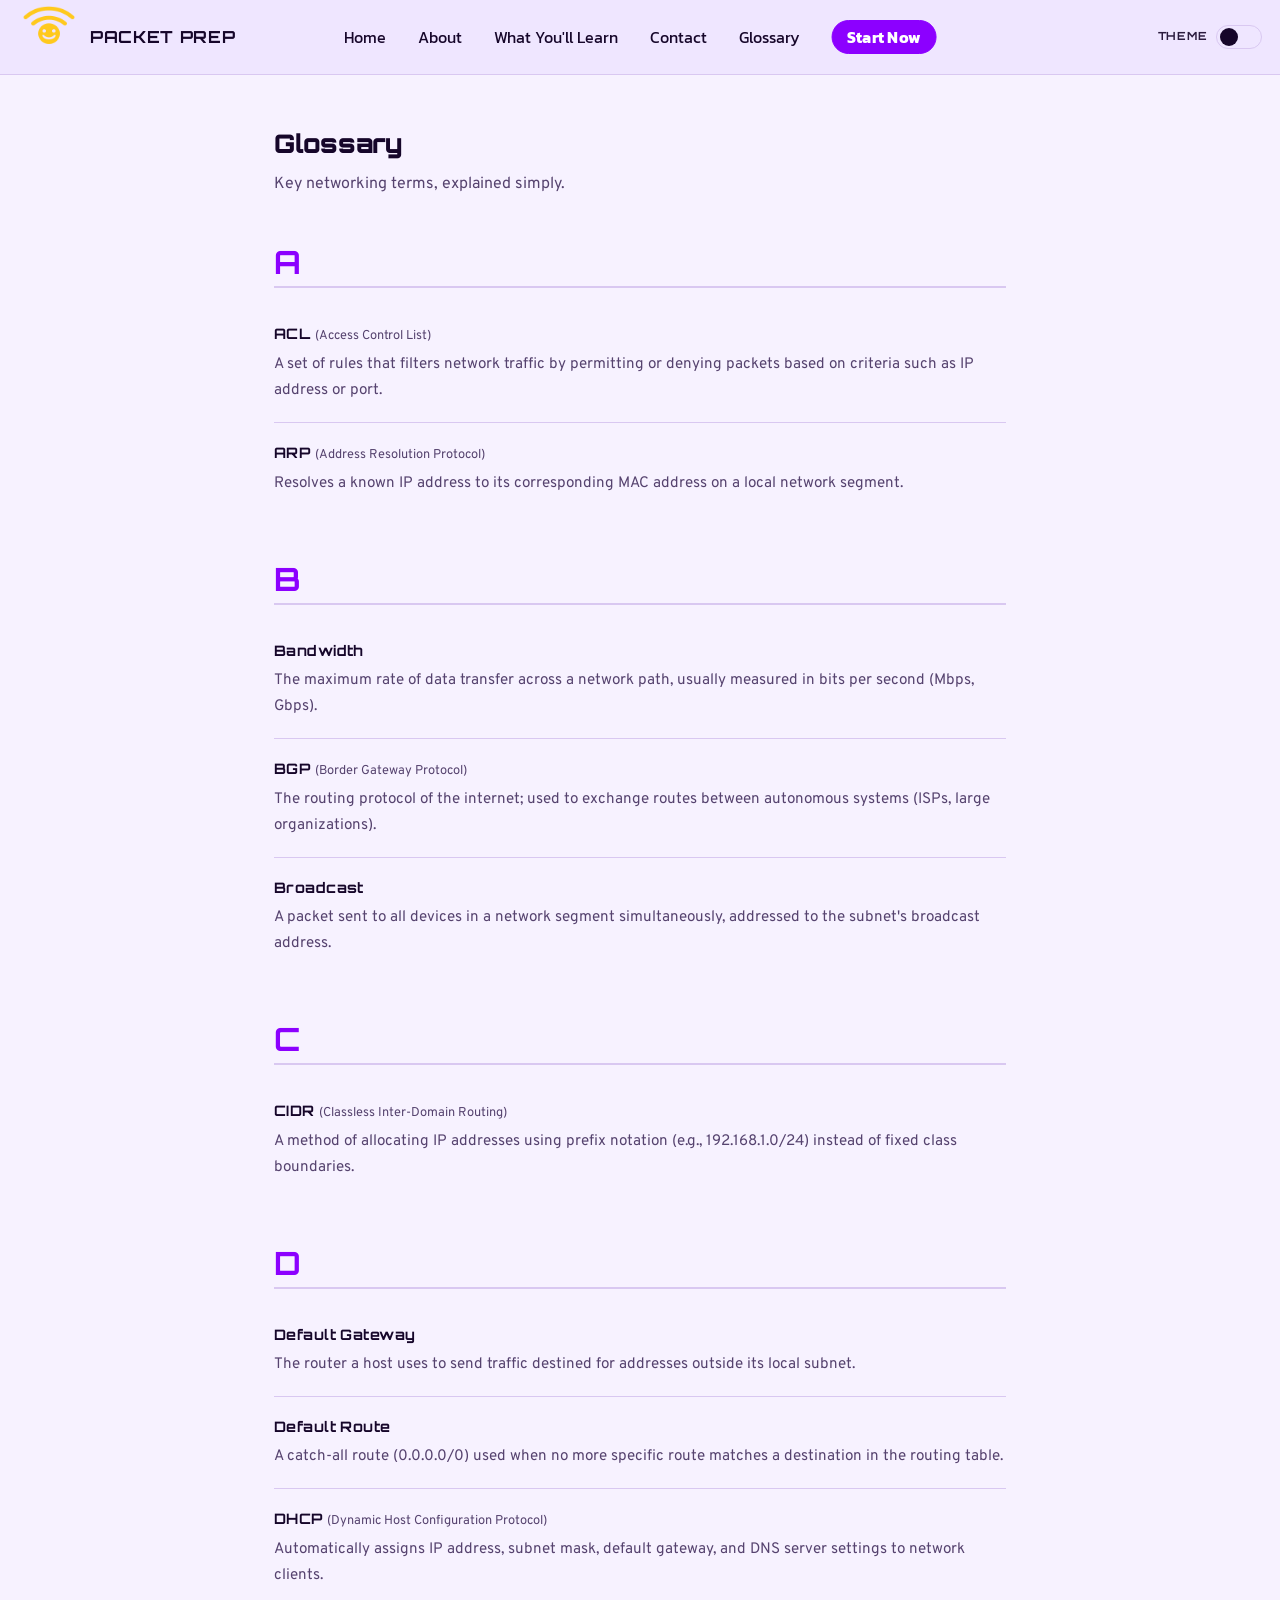
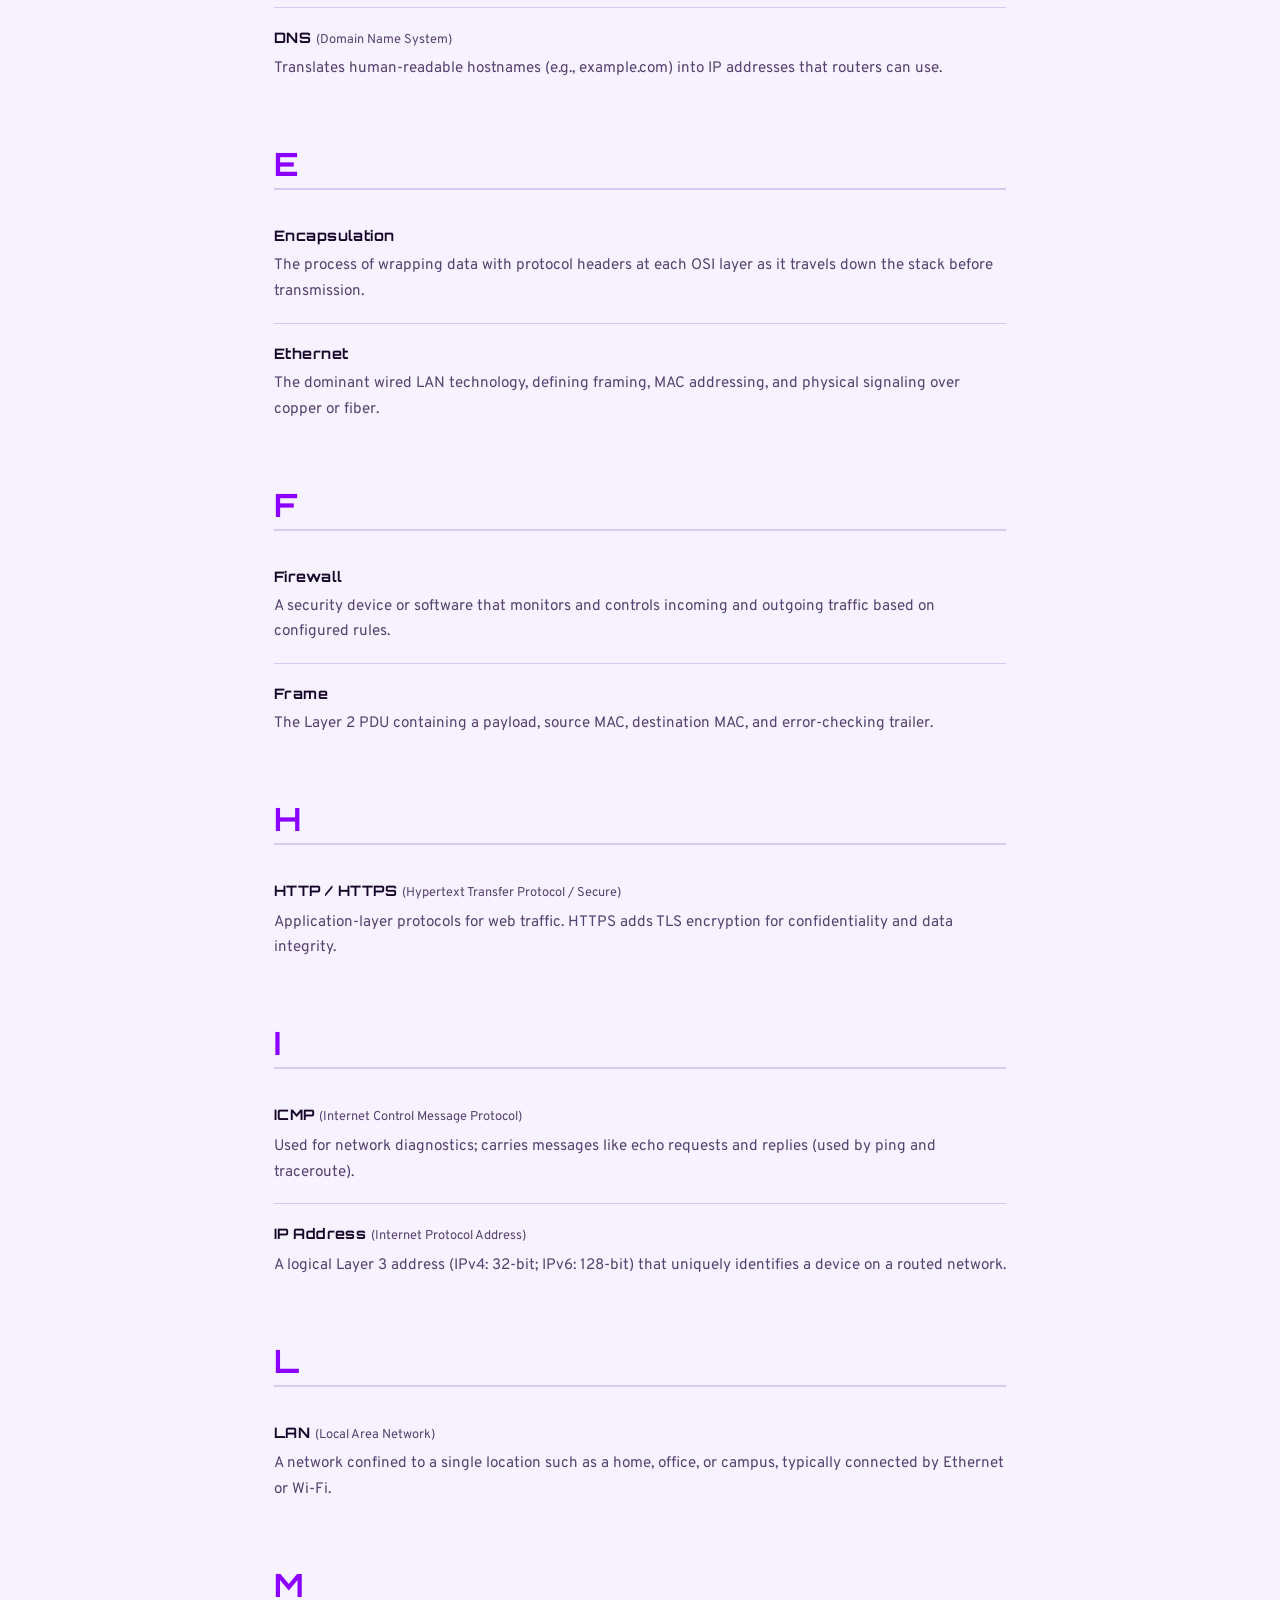
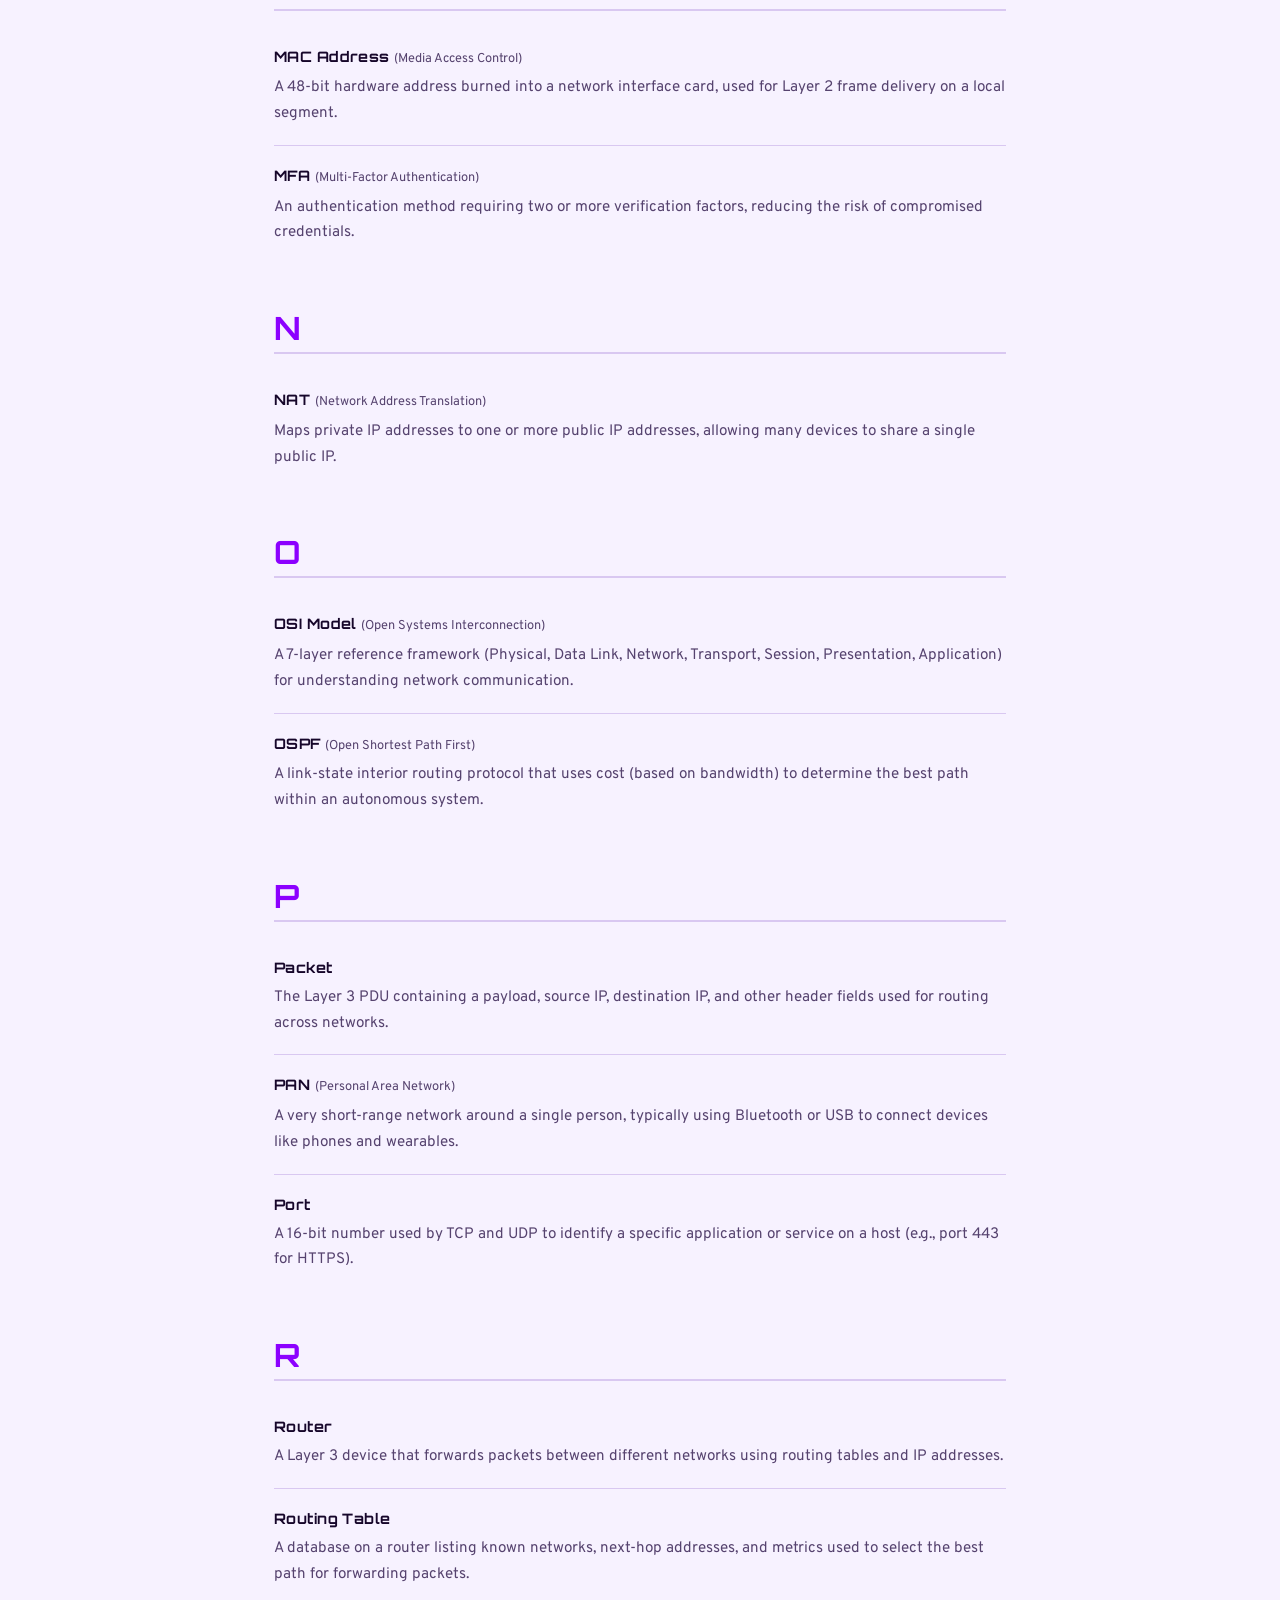
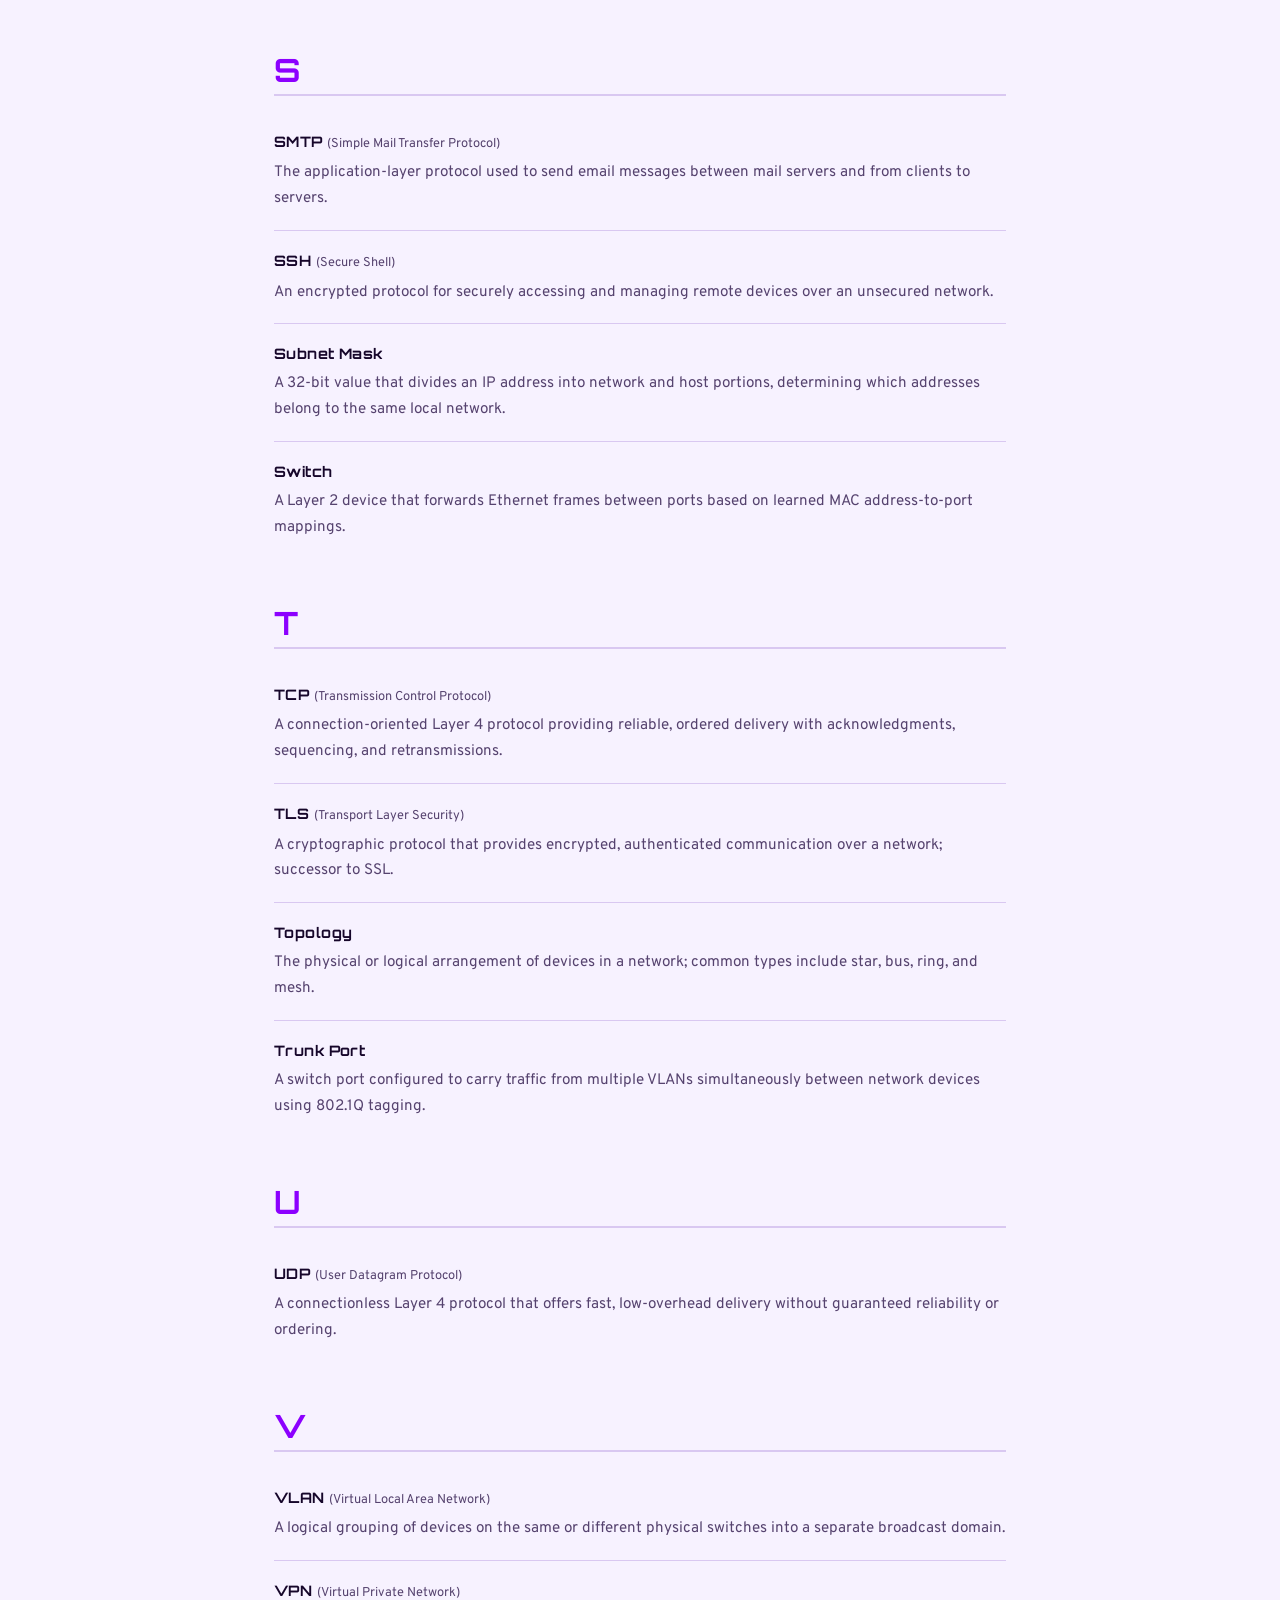
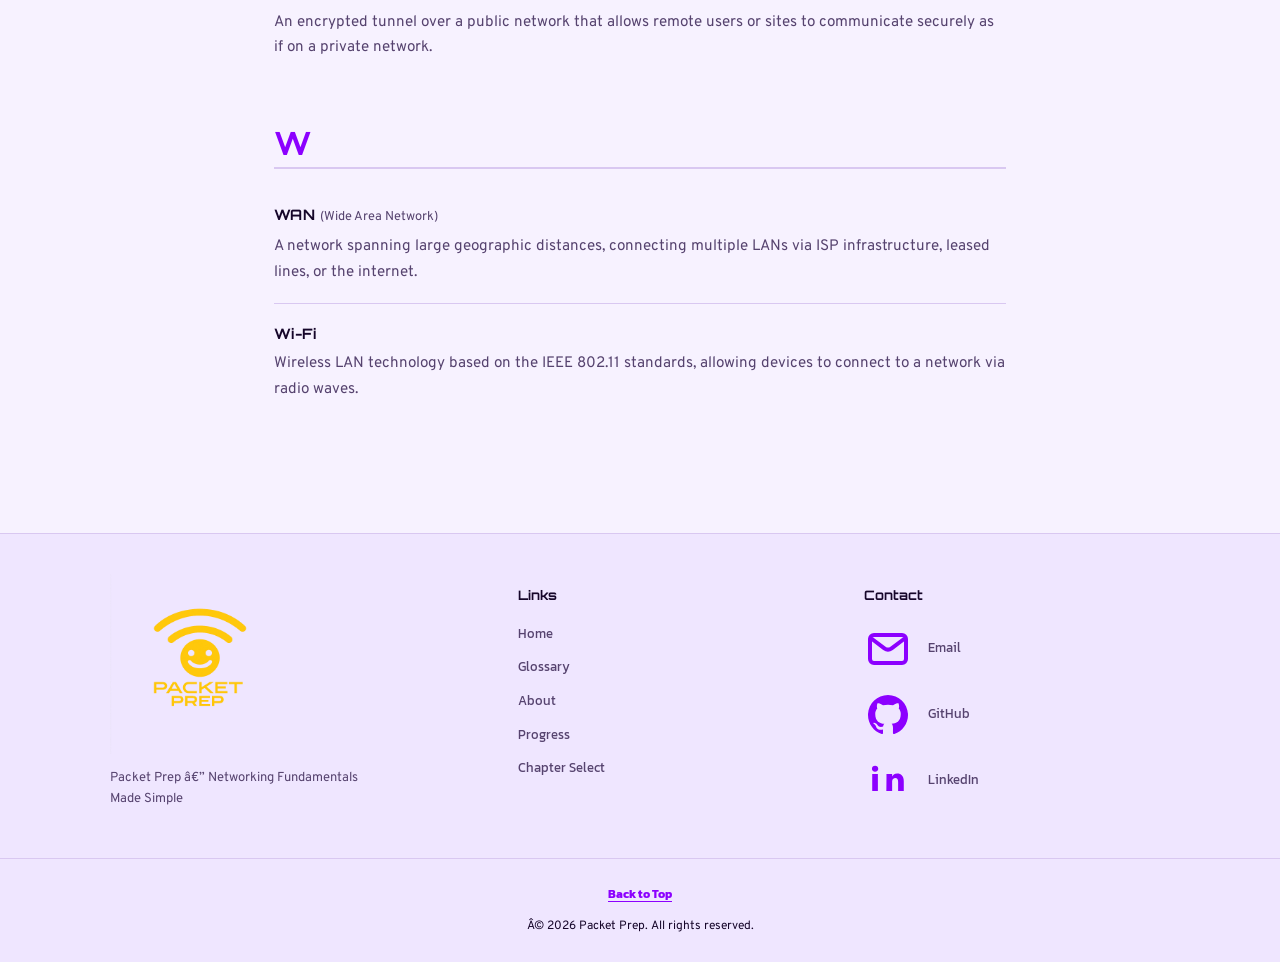
==== commit 9f07d12f: "a" ====
--- a/glossary.html
+++ b/glossary.html
@@ -3,9 +3,10 @@
   <head>
     <meta charset="UTF-8" />
     <meta name="viewport" content="width=device-width, initial-scale=1" />
-    <title>Glossary â€“ Packet Prep</title>
-    <link rel="icon" type="image/png" href="Assets/Images/Logo/favicon.png?v=7" />
-    <link rel="apple-touch-icon" href="Assets/Images/Logo/favicon.png?v=7" />
+    <title>Glossary - Packet Prep</title>
+    <link rel="icon" type="image/png" sizes="32x32" href="Assets/Images/Logo/favicon-32.png?v=2" />
+    <link rel="icon" type="image/png" sizes="16x16" href="Assets/Images/Logo/favicon-16.png?v=2" />
+    <link rel="apple-touch-icon" sizes="180x180" href="Assets/Images/Logo/apple-touch-icon.png?v=2" />
 
     <link rel="preconnect" href="https://fonts.googleapis.com" />
     <link rel="preconnect" href="https://fonts.gstatic.com" crossorigin />
@@ -26,7 +27,7 @@
     <!-- Site header -->
     <header class="topbar topbar--solid" id="top">
       <a class="logo-nav" href="packet_prep.html#home" aria-label="Packet Prep home">
-        <img src="Assets/Images/Logo/nav-icon.png" alt="Packet Prep Logo" />
+        <img src="Assets/Images/Logo/nav-icon-dark.png" alt="Packet Prep Logo" />
         <span class="logo-wordmark" aria-hidden="true">Packet Prep</span>
       </a>
 
@@ -499,7 +500,7 @@
                   stroke-linecap="round"
                 />
               </svg>
-              <a href="mailto:your@email.com">Email</a>
+              <a href="mailto:dlsisson@asu.edu">Email</a>
             </li>
 
             <li class="footer-item footer-item--social">
@@ -508,7 +509,7 @@
                   d="M12 2C6.477 2 2 6.477 2 12c0 4.418 2.865 8.167 6.839 9.49.5.092.682-.217.682-.482 0-.237-.009-.868-.013-1.703-2.782.604-3.369-1.34-3.369-1.34-.454-1.154-1.11-1.462-1.11-1.462-.908-.62.069-.608.069-.608 1.003.07 1.531 1.03 1.531 1.03.892 1.529 2.341 1.087 2.91.832.092-.647.35-1.088.636-1.338-2.22-.253-4.555-1.11-4.555-4.943 0-1.091.39-1.984 1.029-2.683-.103-.253-.446-1.27.098-2.647 0 0 .84-.269 2.75 1.025A9.578 9.578 0 0112 6.836a9.58 9.58 0 012.504.337c1.909-1.294 2.747-1.025 2.747-1.025.546 1.377.203 2.394.1 2.647.64.699 1.028 1.592 1.028 2.683 0 3.842-2.339 4.687-4.566 4.935.359.309.678.919.678 1.852 0 1.336-.012 2.415-.012 2.743 0 .267.18.578.688.48C19.138 20.163 22 16.418 22 12c0-5.523-4.477-10-10-10z"
                 />
               </svg>
-              <a href="#">GitHub</a>
+              <a href="https://github.com/dlsisson" target="_blank" rel="noopener noreferrer">GitHub</a>
             </li>
 
             <li class="footer-item footer-item--social">
@@ -517,7 +518,9 @@
                   d="M6.94 8.5v8.53H4.11V8.5h2.83Zm.18-2.64c0 .82-.62 1.48-1.59 1.48h-.02c-.94 0-1.54-.66-1.54-1.48 0-.84.62-1.49 1.58-1.49s1.55.65 1.57 1.49ZM19.89 12.14v4.89h-2.83v-4.56c0-1.15-.41-1.93-1.43-1.93-.78 0-1.25.54-1.46 1.06-.08.18-.1.44-.1.7v4.73h-2.83s.04-7.67 0-8.53h2.83v1.21c.38-.58 1.05-1.41 2.56-1.41 1.87 0 3.26 1.26 3.26 3.84Z"
                 />
               </svg>
-              <a href="#">LinkedIn</a>
+              <a href="https://www.linkedin.com/in/dakota-sisson/" target="_blank" rel="noopener noreferrer"
+                >LinkedIn</a
+              >
             </li>
           </ul>
         </nav>
@@ -530,4 +533,3 @@
     </footer>
   </body>
 </html>
-
--- a/css/global.css
+++ b/css/global.css
@@ -1,37 +1,46 @@
 :root {
   /* Core color tokens for light mode */
-  --bg: #fff5f7;
-  --text: #111111;
-  --muted: #4a3640;
-  --line: #ecc8d8;
-  --panel: #fff0f5;
-  --btn: #ffdfe9;
-  --btnText: #111;
-  --focus: #c13a86;
-  --title: #f2f2f2;
+  --bg: #f7f2ff;
+  --text: #16062a;
+  --muted: #56436f;
+  --line: #d9c8f1;
+  --panel: #efe6ff;
+  --btn: #f4ebff;
+  --btnText: #16062a;
+  --focus: #8c00ff;
+  --title: #f7f2ff;
 
   --topH: 75px;
   --max: 1100px;
   --gap: 28px;
   --radius: 14px;
 
+  --brand-deep: #450693;
+  --brand-electric: #8c00ff;
+  --brand-pink: #ff3f7f;
+  --brand-gold: #ffc400;
+  --brand-deep-rgb: 69 6 147;
+  --brand-electric-rgb: 140 0 255;
+  --brand-pink-rgb: 255 63 127;
+  --brand-gold-rgb: 255 196 0;
+
   /* Shared tokens used by lesson pages */
   --border: rgba(0, 0, 0, 0.08);
   --shadow: 0 10px 30px rgba(0, 0, 0, 0.08);
-  --accent: #ff9cb6;
-  --accent-2: #c13a86;
+  --accent: #ff3f7f;
+  --accent-2: #450693;
 }
 
 /* Dark mode token overrides */
 :root[data-theme="dark"] {
-  --bg: #181018;
-  --text: #f2f2f2;
-  --muted: #c3a7b7;
-  --line: #4a2b3a;
-  --panel: #211520;
-  --btn: #301d2c;
-  --btnText: #f2f2f2;
-  --title: #181018;
+  --bg: #12051f;
+  --text: #f5edff;
+  --muted: #ccb7eb;
+  --line: #3a1d5f;
+  --panel: #1d0d30;
+  --btn: #2a1247;
+  --btnText: #f5edff;
+  --title: #12051f;
 
   --border: rgba(255, 255, 255, 0.08);
   --shadow: 0 10px 30px rgba(0, 0, 0, 0.35);
--- a/css/styles.css
+++ b/css/styles.css
@@ -23,7 +23,7 @@
   text-align: center;
   overflow: hidden;
   position: relative;
-  background: linear-gradient(135deg, #fff0f5 0%, #ffd6e8 20%, #ff9cb6 40%, #e0578a 60%, #c13a86 80%, #7b1d5a 100%);
+  background: linear-gradient(135deg, #450693 0%, #8c00ff 34%, #ff3f7f 70%, #ffc400 100%);
   background-size: 300% 300%;
   animation: heroGradientShift 28s ease infinite;
 }
@@ -42,7 +42,7 @@
 
 /* Dark mode version of the hero gradient */
 :root[data-theme="dark"] #home.screen {
-  background: linear-gradient(135deg, #181018 0%, #2e0f22 20%, #5a1440 40%, #7b1d5a 60%, #c13a86 80%, #3d0a28 100%);
+  background: linear-gradient(135deg, #12051f 0%, #2a0d57 26%, #450693 50%, #8c00ff 76%, #ff3f7f 100%);
 }
 
 /* Slight overlay to keep hero text readable */
@@ -137,14 +137,14 @@
 .btn:hover {
   color: #fff;
   transform: translateY(-2px);
-  box-shadow: 0 8px 24px rgba(193, 58, 134, 0.35);
+  box-shadow: 0 8px 24px rgb(var(--brand-electric-rgb) / 0.35);
 }
 
 /* Hero ticker */
 .ticker-banner {
   border-top: 1px solid var(--line);
   border-bottom: 1px solid var(--line);
-  background: linear-gradient(90deg, #7b1d5a 0%, #c13a86 50%, #7b1d5a 100%);
+  background: linear-gradient(90deg, #450693 0%, #8c00ff 45%, #ff3f7f 78%, #ffc400 100%);
   overflow: hidden;
 }
 
@@ -172,14 +172,14 @@
 
 .ticker-item {
   font-family: "Orbitron", sans-serif;
-  color: #fff0f5;
+  color: #fff7db;
   letter-spacing: 0.15em;
   font-size: 0.86rem;
   font-weight: 700;
 }
 
 .ticker-dot {
-  color: rgba(255, 240, 245, 0.45);
+  color: rgb(var(--brand-gold-rgb) / 0.5);
   font-size: 0.85rem;
 }
 
@@ -227,10 +227,18 @@
   background: transparent;
   aspect-ratio: 1;
   display: flex;
-  height: 20em;
   align-items: center;
   justify-content: center;
-  color: var(--muted);
+  color: var(--text);
+  padding: 2rem;
+}
+
+.fact-media svg {
+  width: 100%;
+  height: 100%;
+  max-width: 10rem;
+  max-height: 10rem;
+  stroke: currentColor;
 }
 
 .fact-title {
@@ -364,6 +372,13 @@
   border-bottom: 0;
 }
 
+.topic {
+  display: flex;
+  align-items: center;
+  gap: 0.75rem;
+  padding: 0.75rem 1rem 0.75rem 0;
+}
+
 .learnRow:first-child {
   border-top: 0;
 }
@@ -419,6 +434,20 @@
   box-shadow: 0 8px 32px rgba(0, 0, 0, 0.1);
 }
 
+.previewIcon {
+  flex: 1;
+  display: flex;
+  align-items: center;
+  justify-content: center;
+  color: var(--muted);
+}
+
+.previewIcon svg {
+  width: 6rem;
+  height: 6rem;
+  stroke-width: 1.25;
+}
+
 .previewTitle {
   font-weight: 900;
   font-size: 1.2rem;
@@ -432,7 +461,6 @@
 }
 
 .previewMeta {
-  margin-top: auto;
   display: flex;
   gap: 10px;
   flex-wrap: wrap;
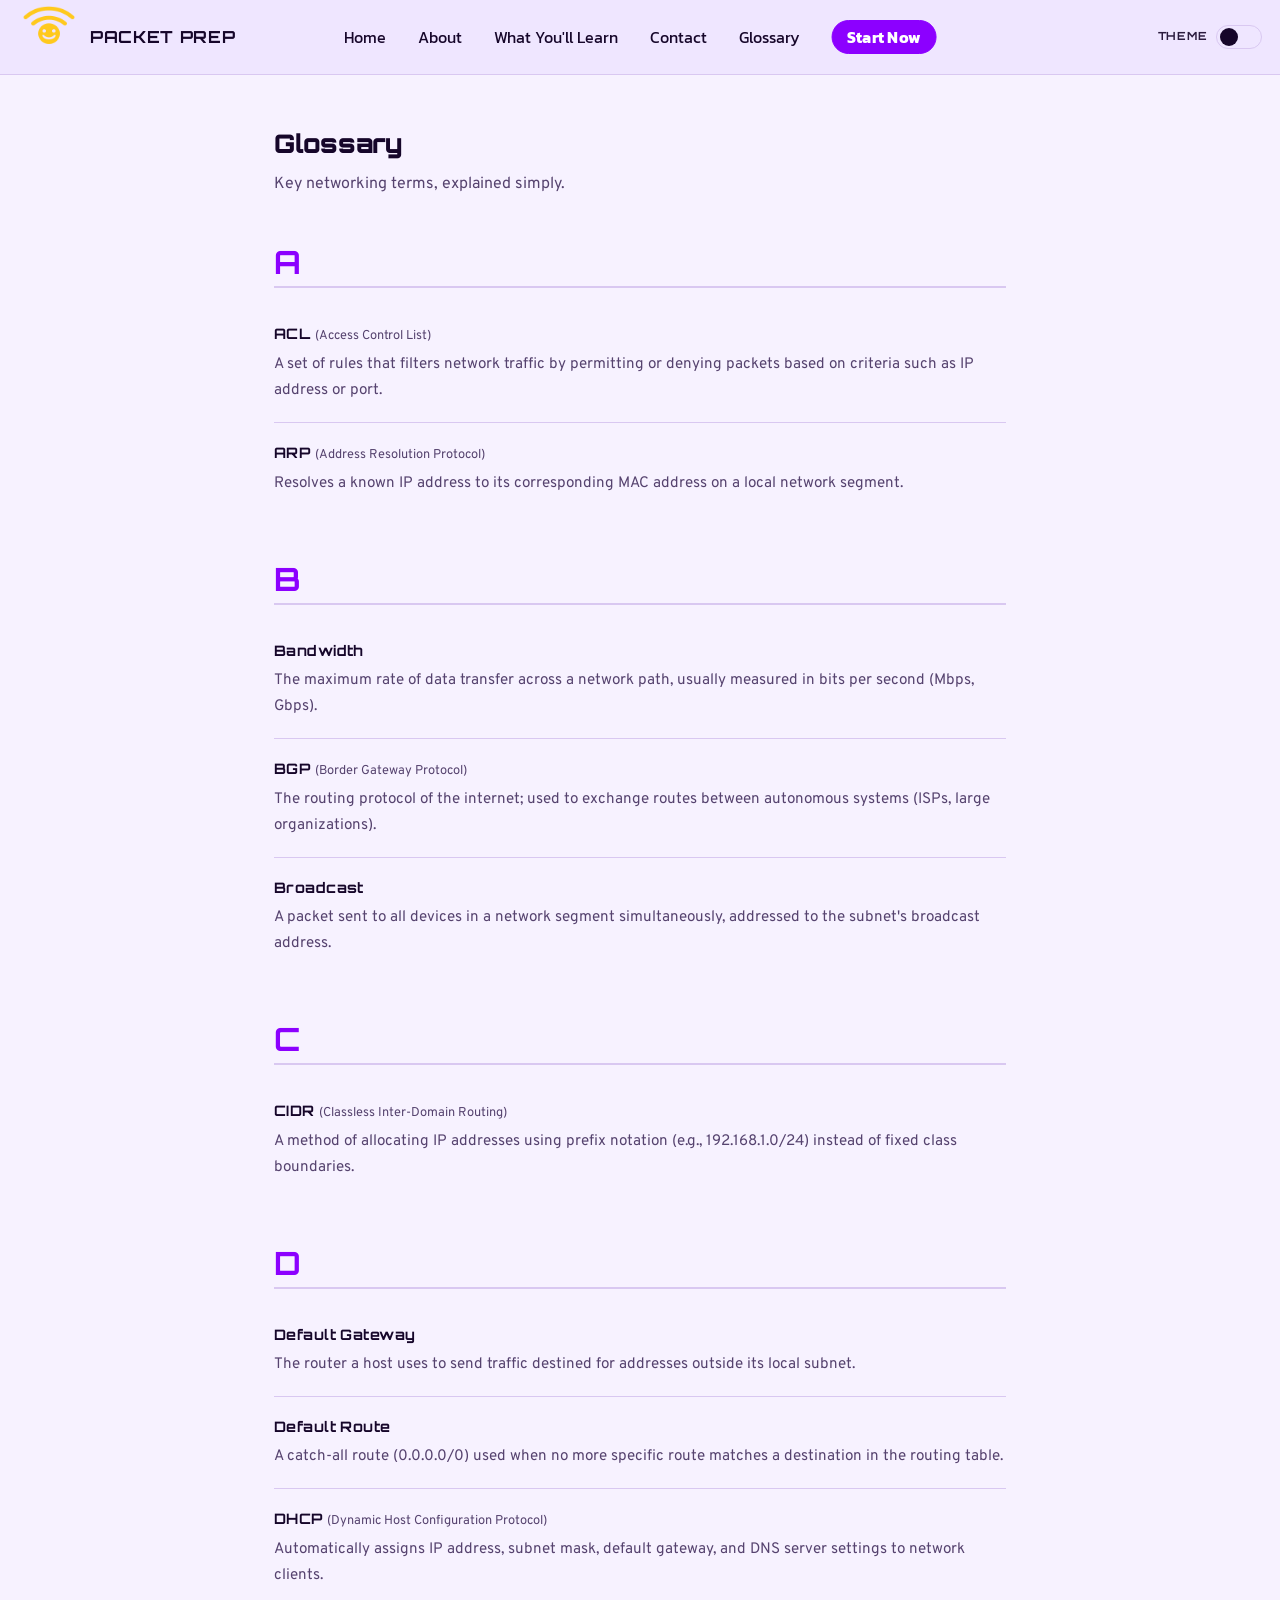
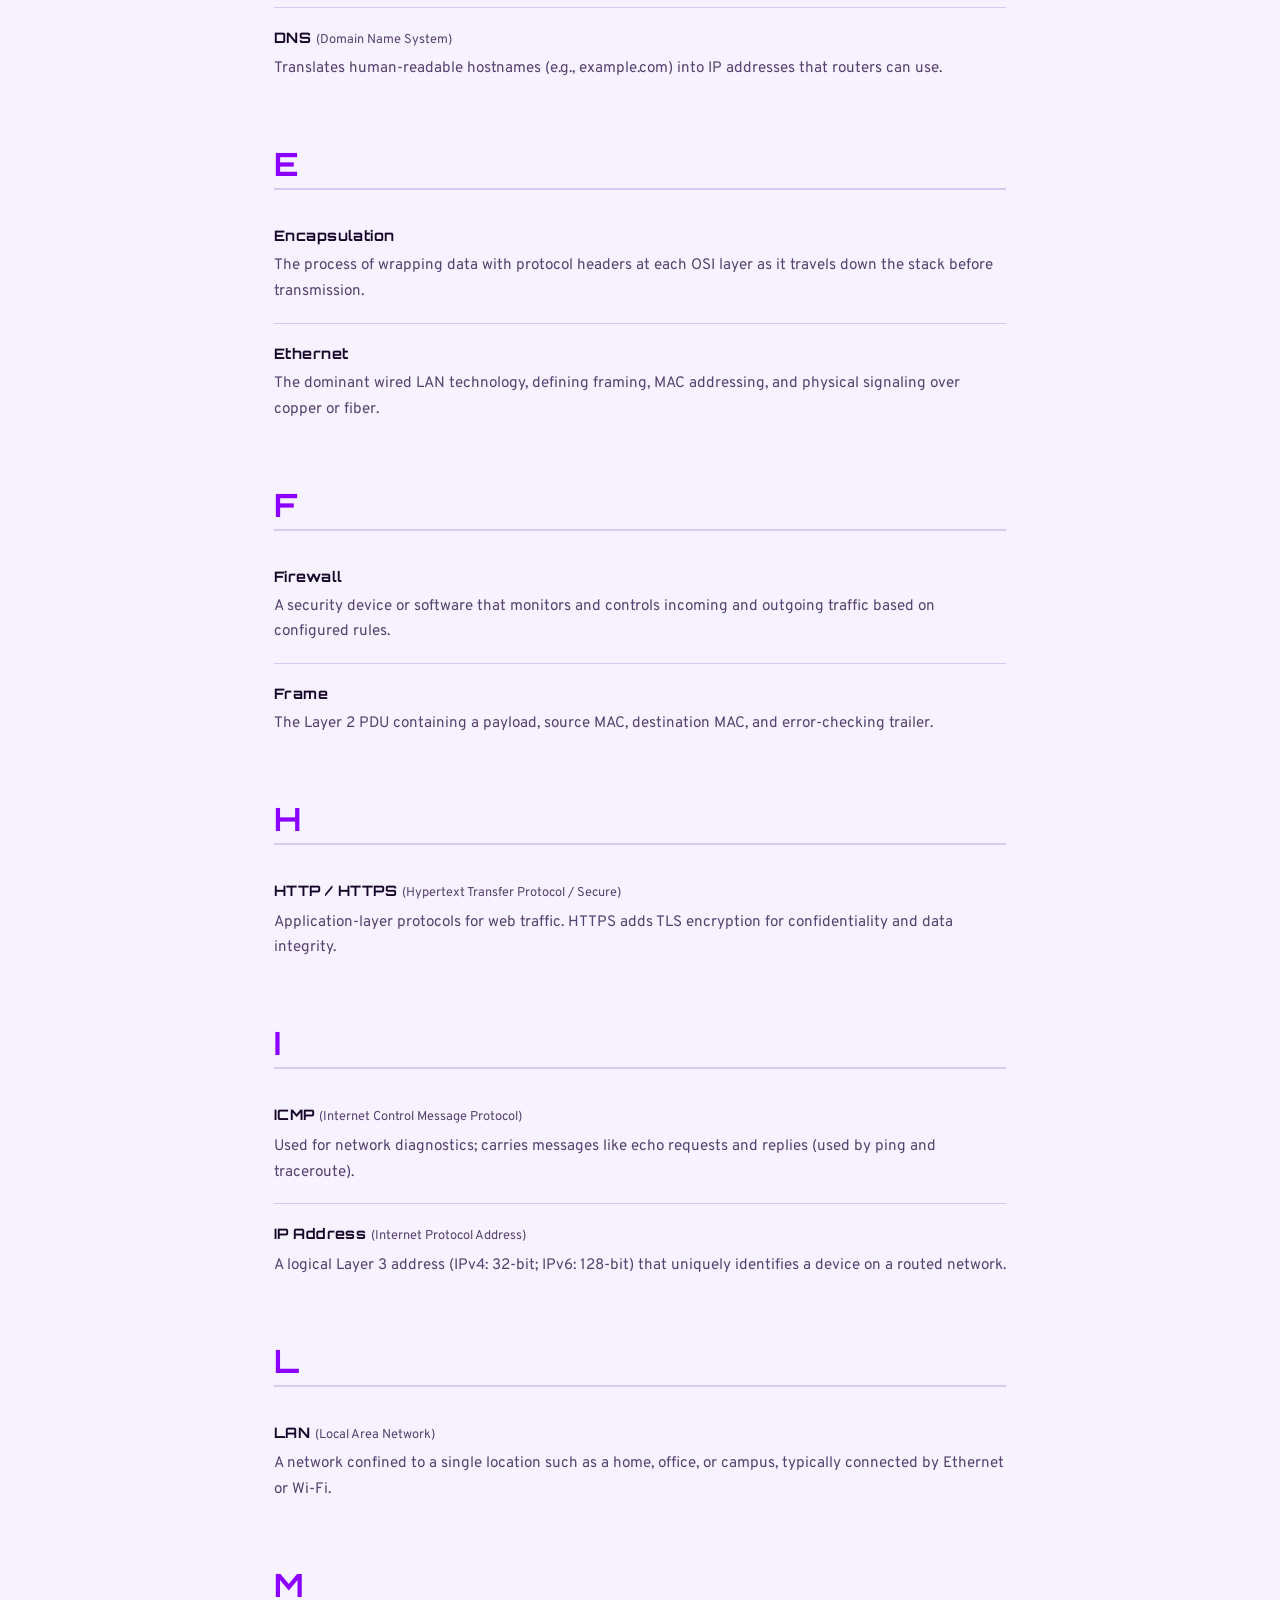
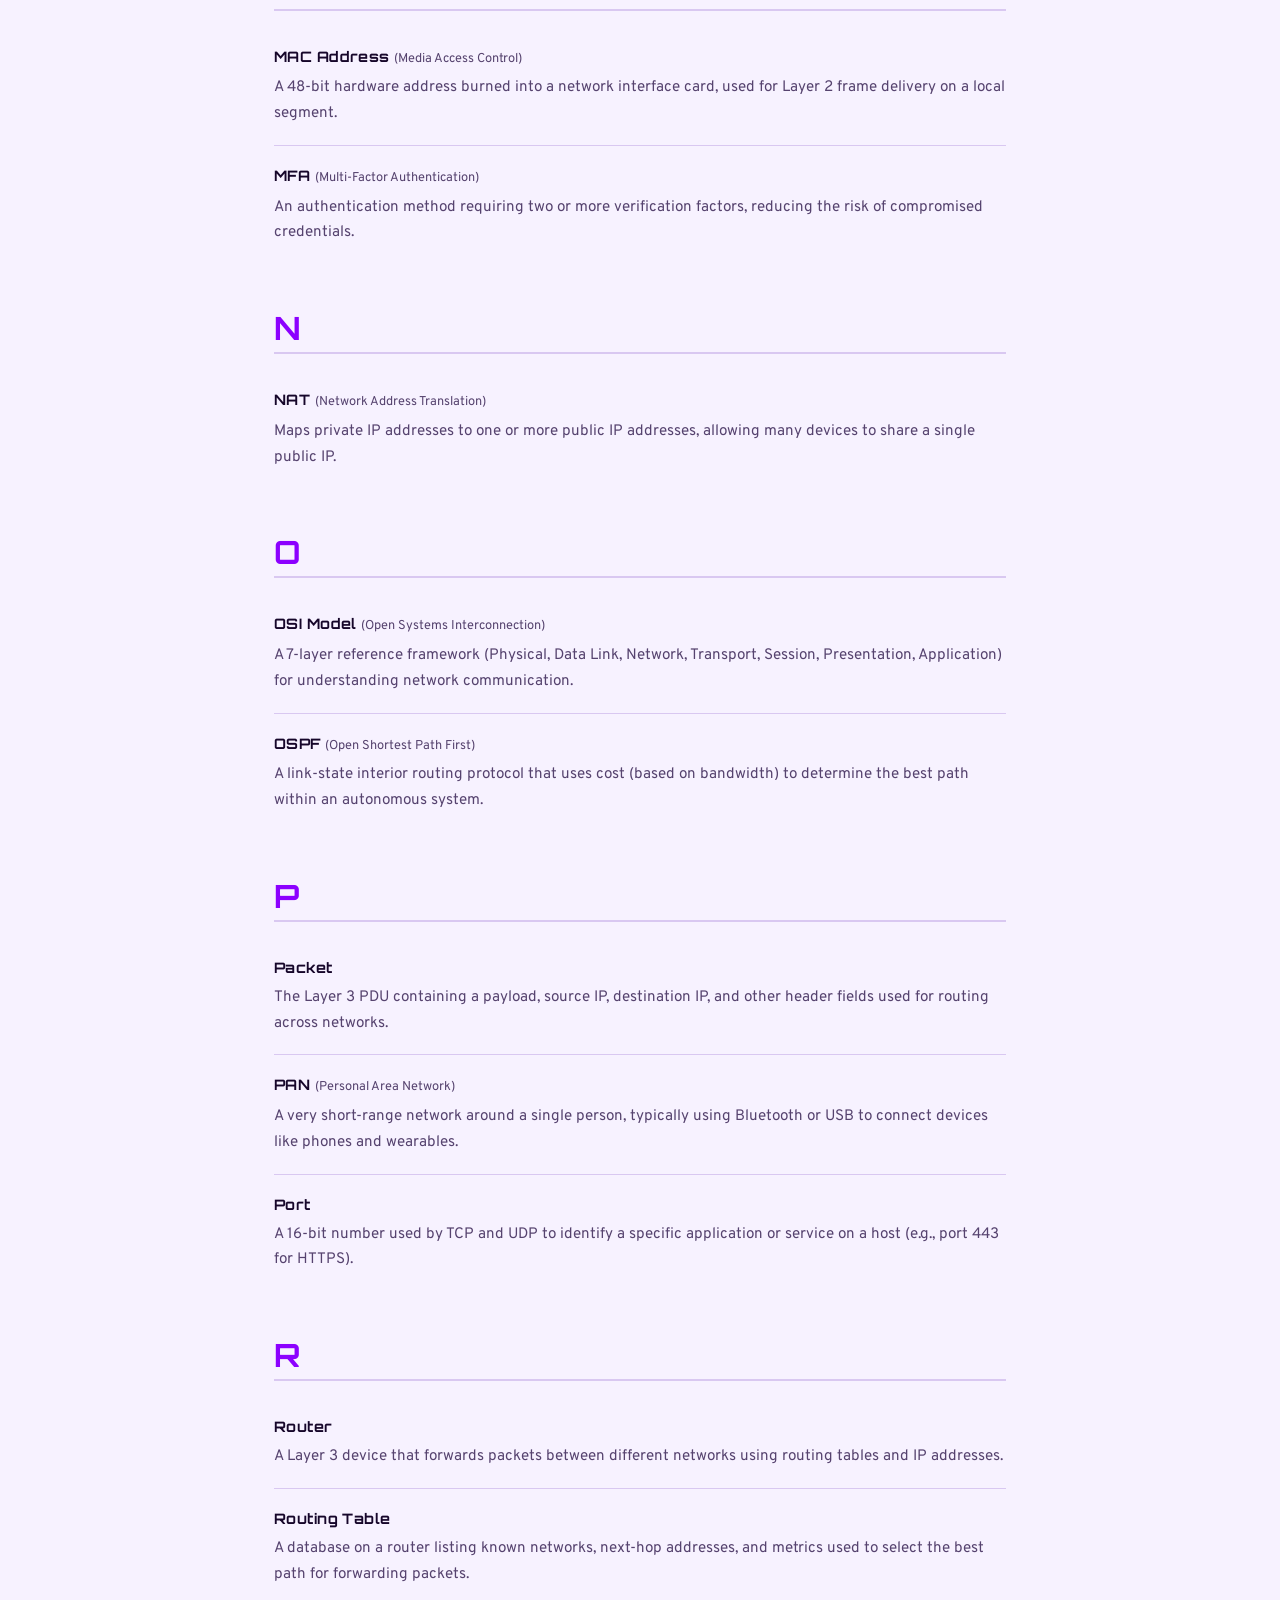
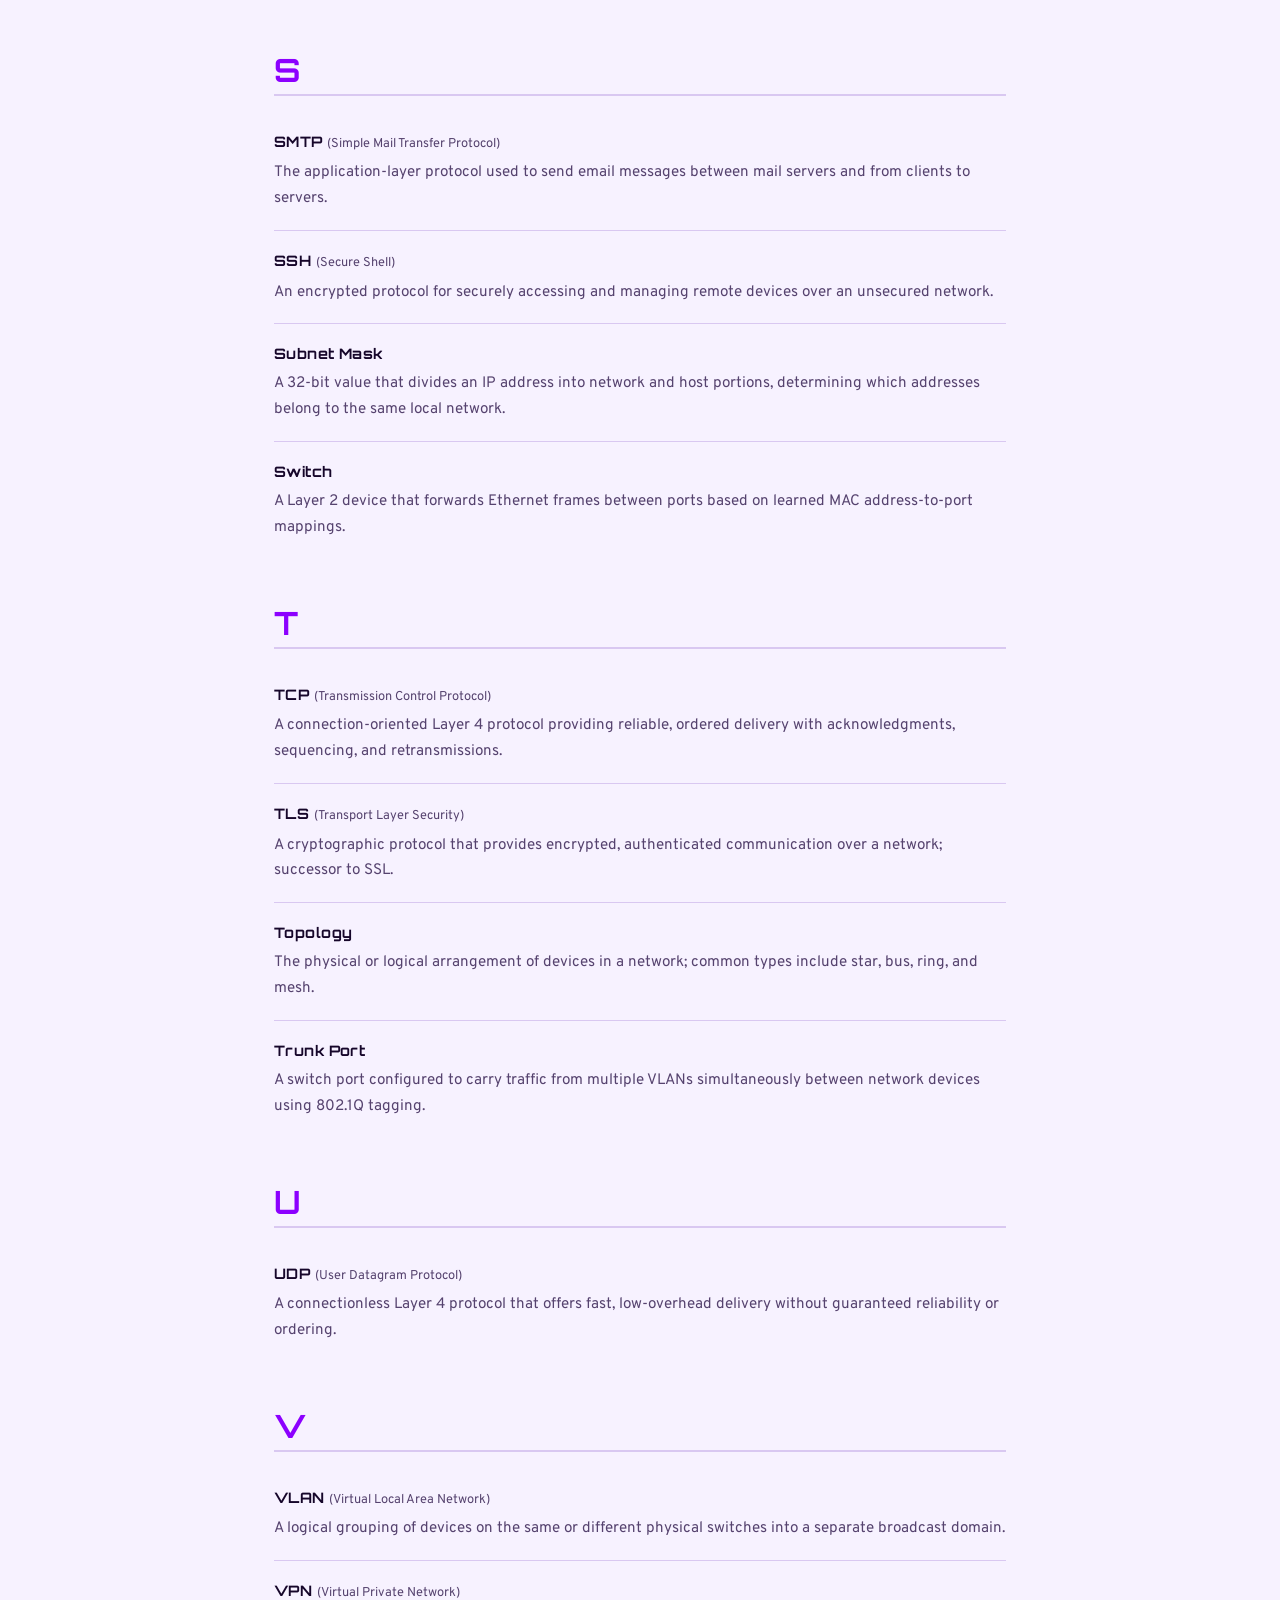
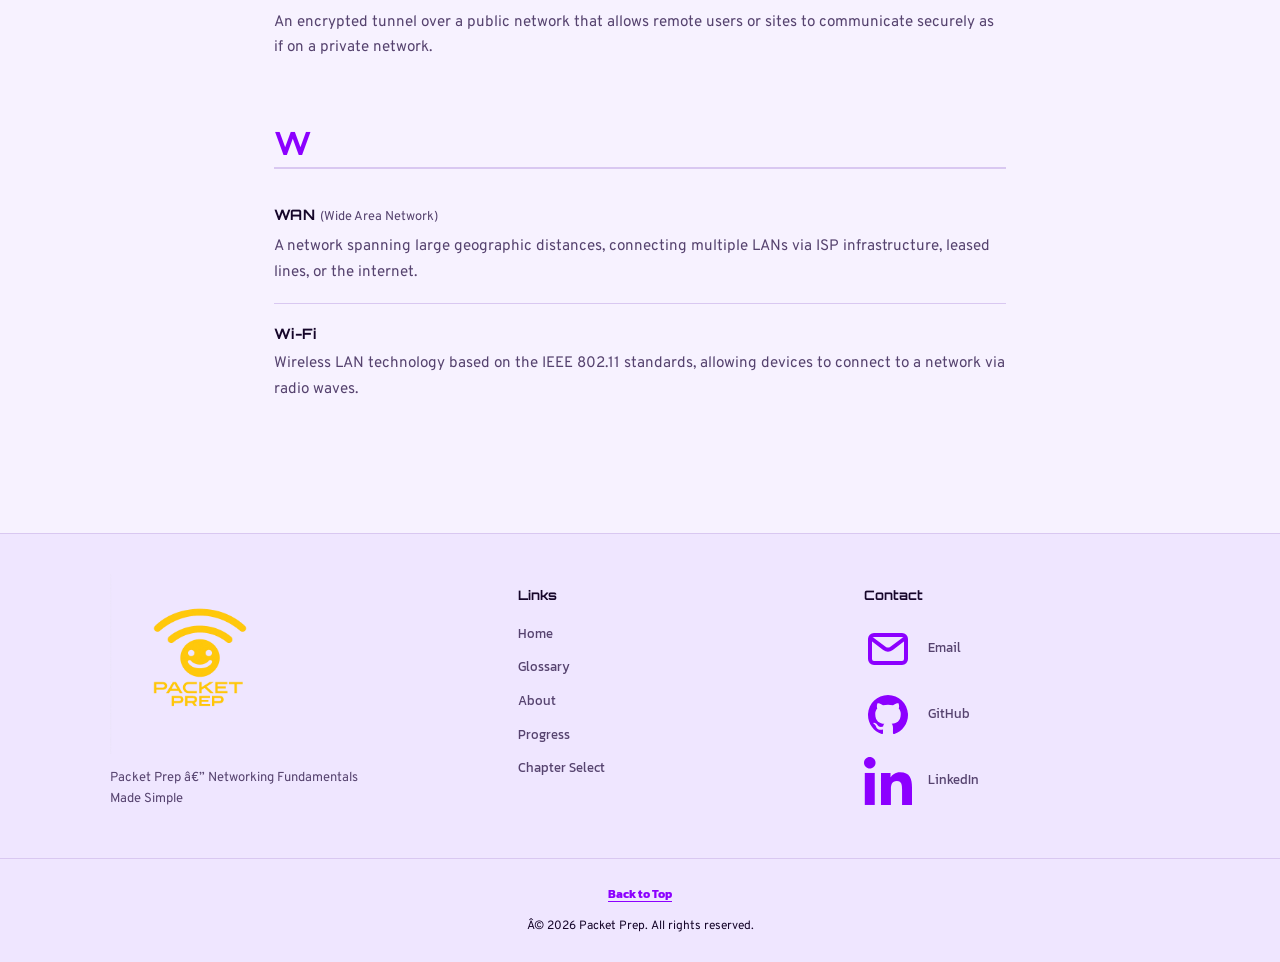
==== commit 91268369: "a" ====
--- a/glossary.html
+++ b/glossary.html
@@ -513,10 +513,18 @@
             </li>
 
             <li class="footer-item footer-item--social">
-              <svg viewBox="0 0 24 24" aria-hidden="true" fill="currentColor">
-                <path
-                  d="M6.94 8.5v8.53H4.11V8.5h2.83Zm.18-2.64c0 .82-.62 1.48-1.59 1.48h-.02c-.94 0-1.54-.66-1.54-1.48 0-.84.62-1.49 1.58-1.49s1.55.65 1.57 1.49ZM19.89 12.14v4.89h-2.83v-4.56c0-1.15-.41-1.93-1.43-1.93-.78 0-1.25.54-1.46 1.06-.08.18-.1.44-.1.7v4.73h-2.83s.04-7.67 0-8.53h2.83v1.21c.38-.58 1.05-1.41 2.56-1.41 1.87 0 3.26 1.26 3.26 3.84Z"
-                />
+              <svg viewBox="0 0 93.06 93.06" aria-hidden="true" fill="currentColor">
+                <g>
+                  <g>
+                    <path
+                      d="M11.185,0.08C5.004,0.08,0.001,5.092,0,11.259c0,6.173,5.003,11.184,11.186,11.184c6.166,0,11.176-5.011,11.176-11.184 C22.362,5.091,17.351,0.08,11.185,0.08z"
+                    />
+                    <rect x="1.538" y="30.926" width="19.287" height="62.054" />
+                    <path
+                      d="M69.925,29.383c-9.382,0-15.673,5.144-18.248,10.022h-0.258v-8.479H32.921H32.92v62.053h19.27V62.281 c0-8.093,1.541-15.932,11.575-15.932c9.89,0,10.022,9.256,10.022,16.451v30.178H93.06V58.942 C93.06,42.235,89.455,29.383,69.925,29.383z"
+                    />
+                  </g>
+                </g>
               </svg>
               <a href="https://www.linkedin.com/in/dakota-sisson/" target="_blank" rel="noopener noreferrer"
                 >LinkedIn</a
--- a/css/global.css
+++ b/css/global.css
@@ -87,6 +87,7 @@
   z-index: 300;
 }
 
+.skip-link:focus,
 .skip-link:focus-visible {
   transform: translateY(0);
 }
